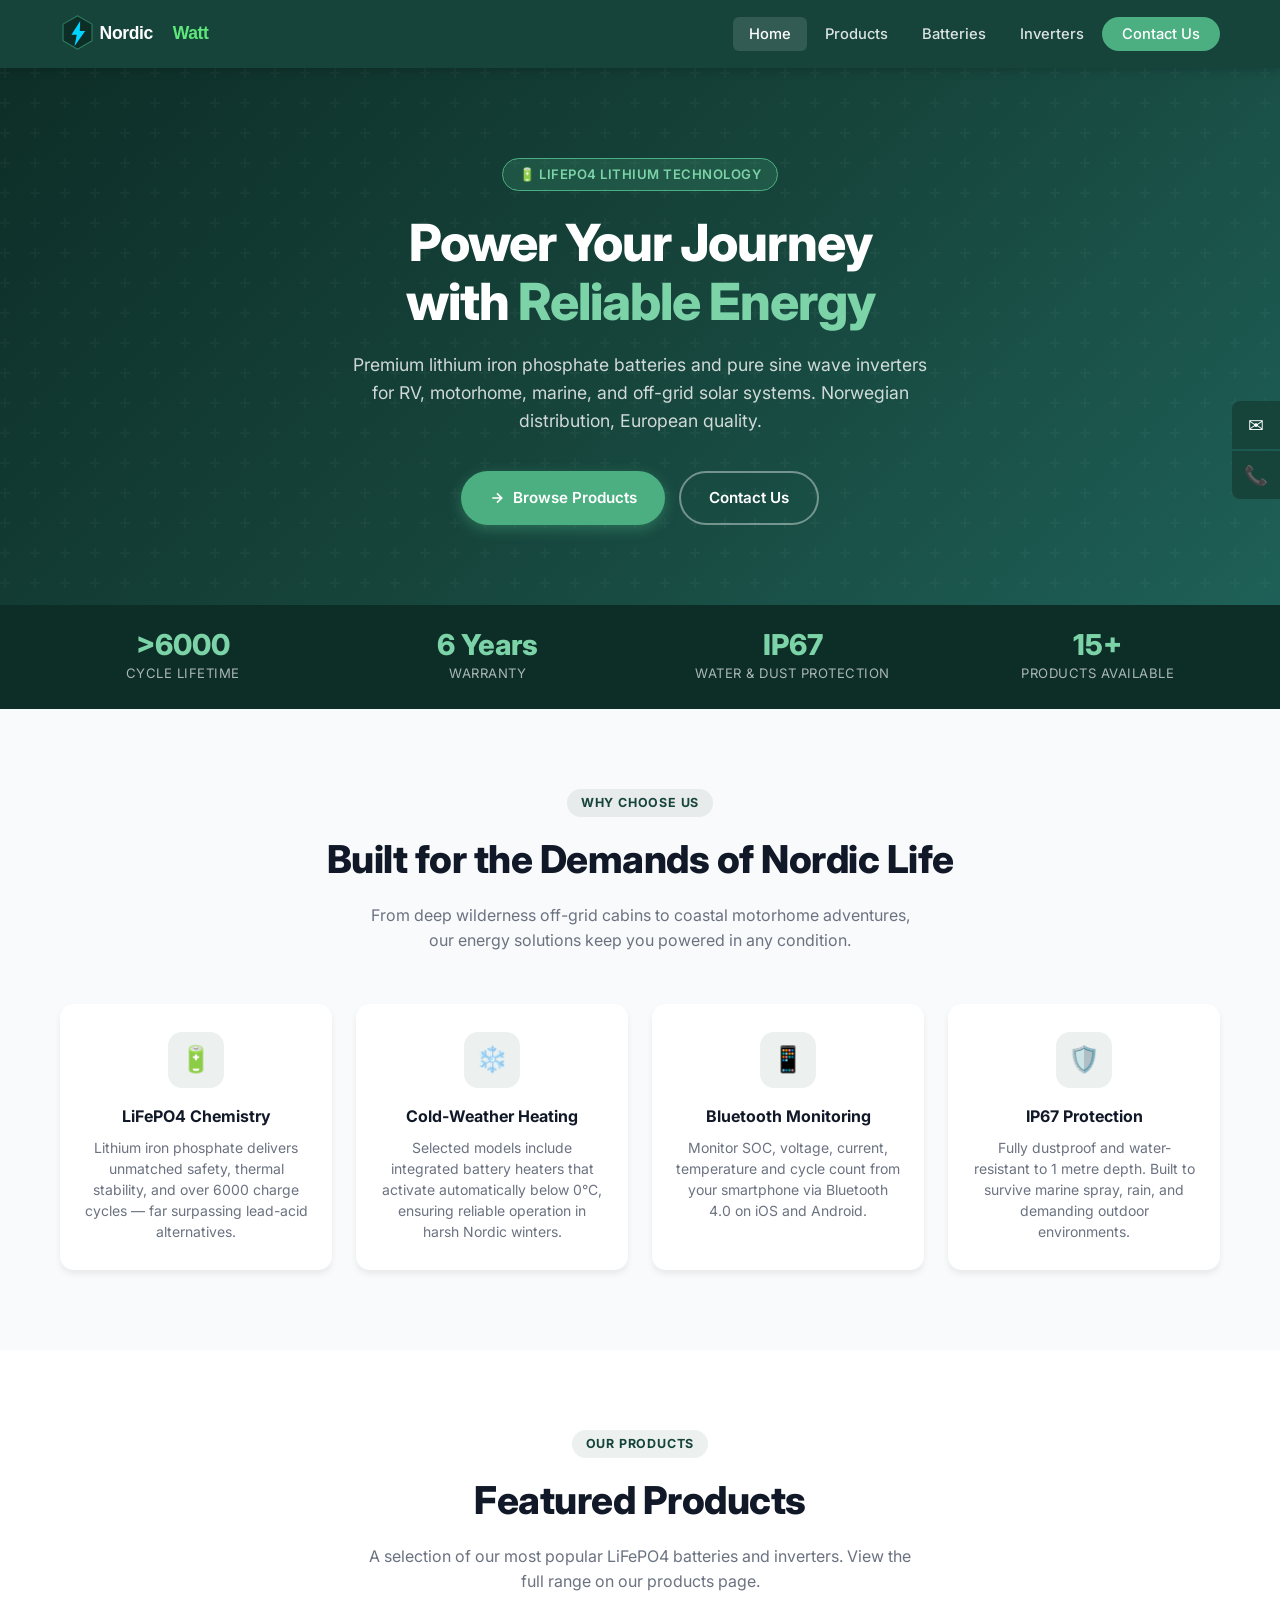
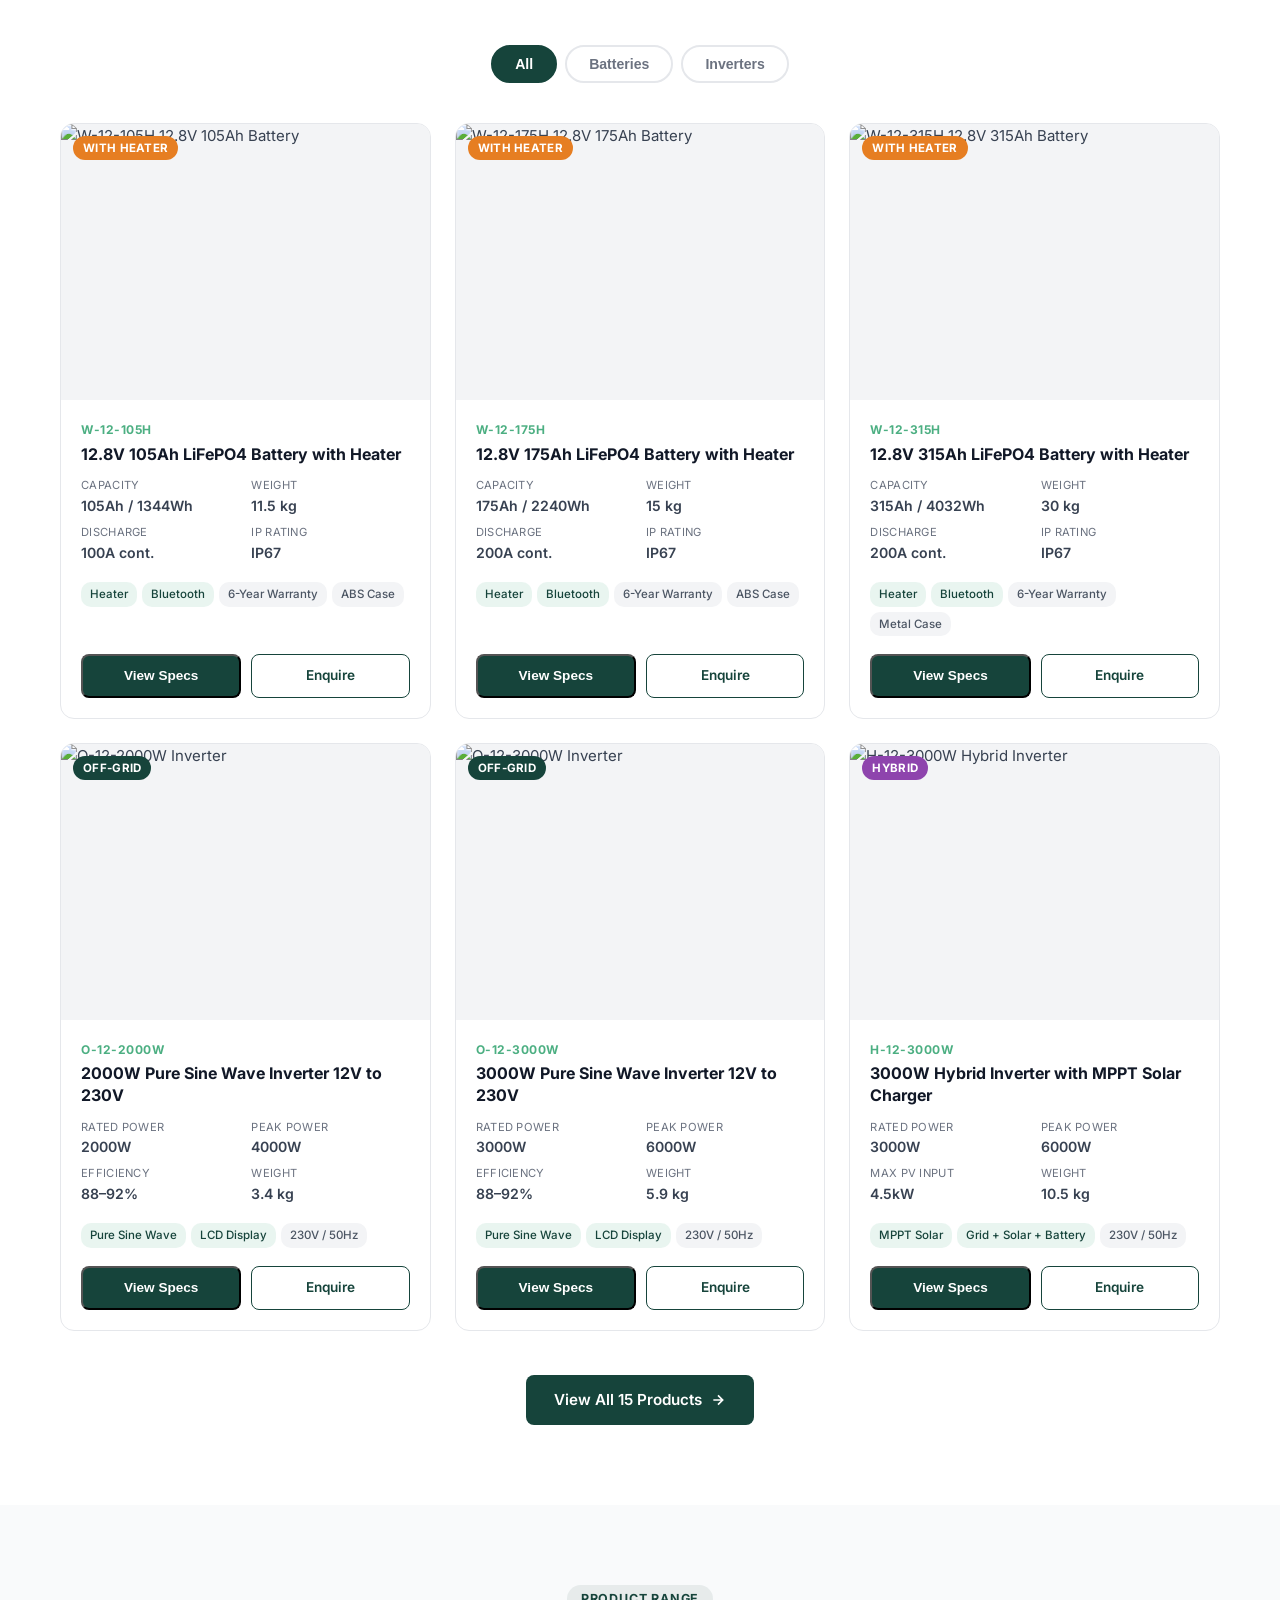
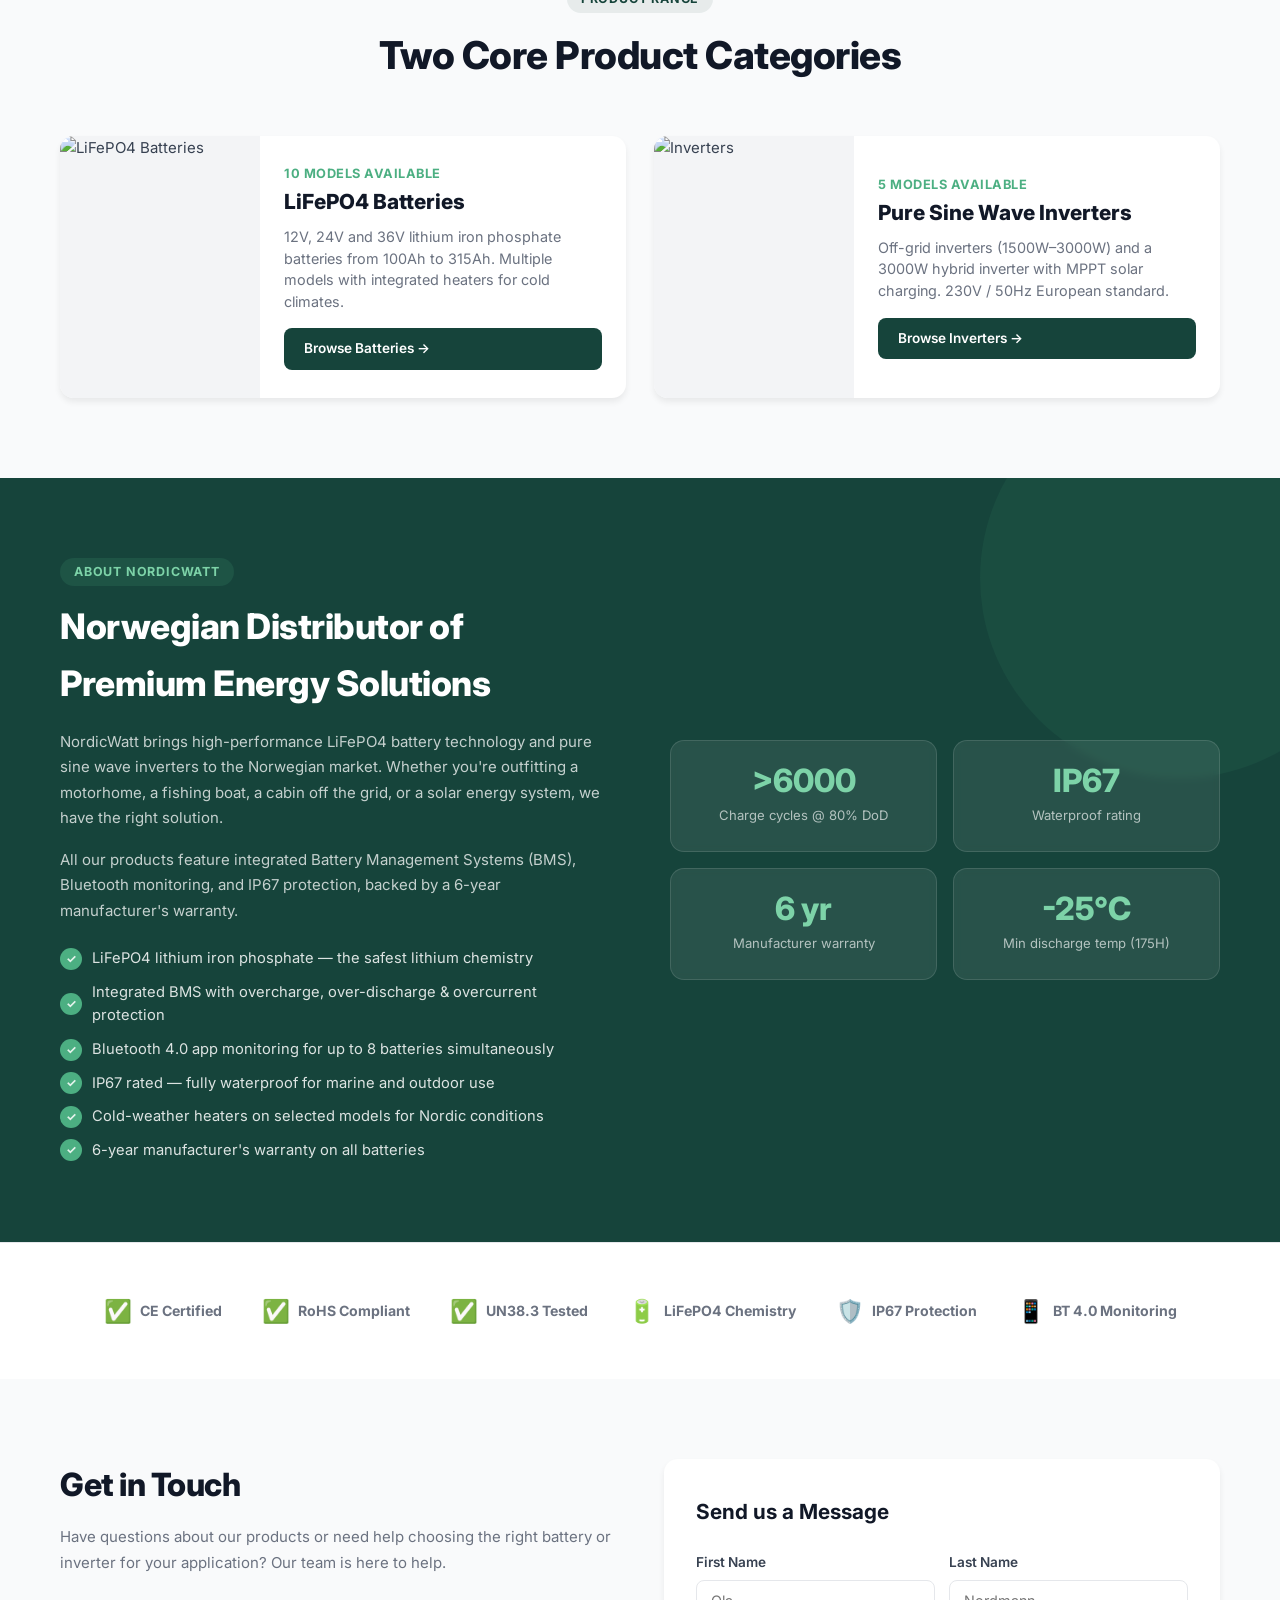
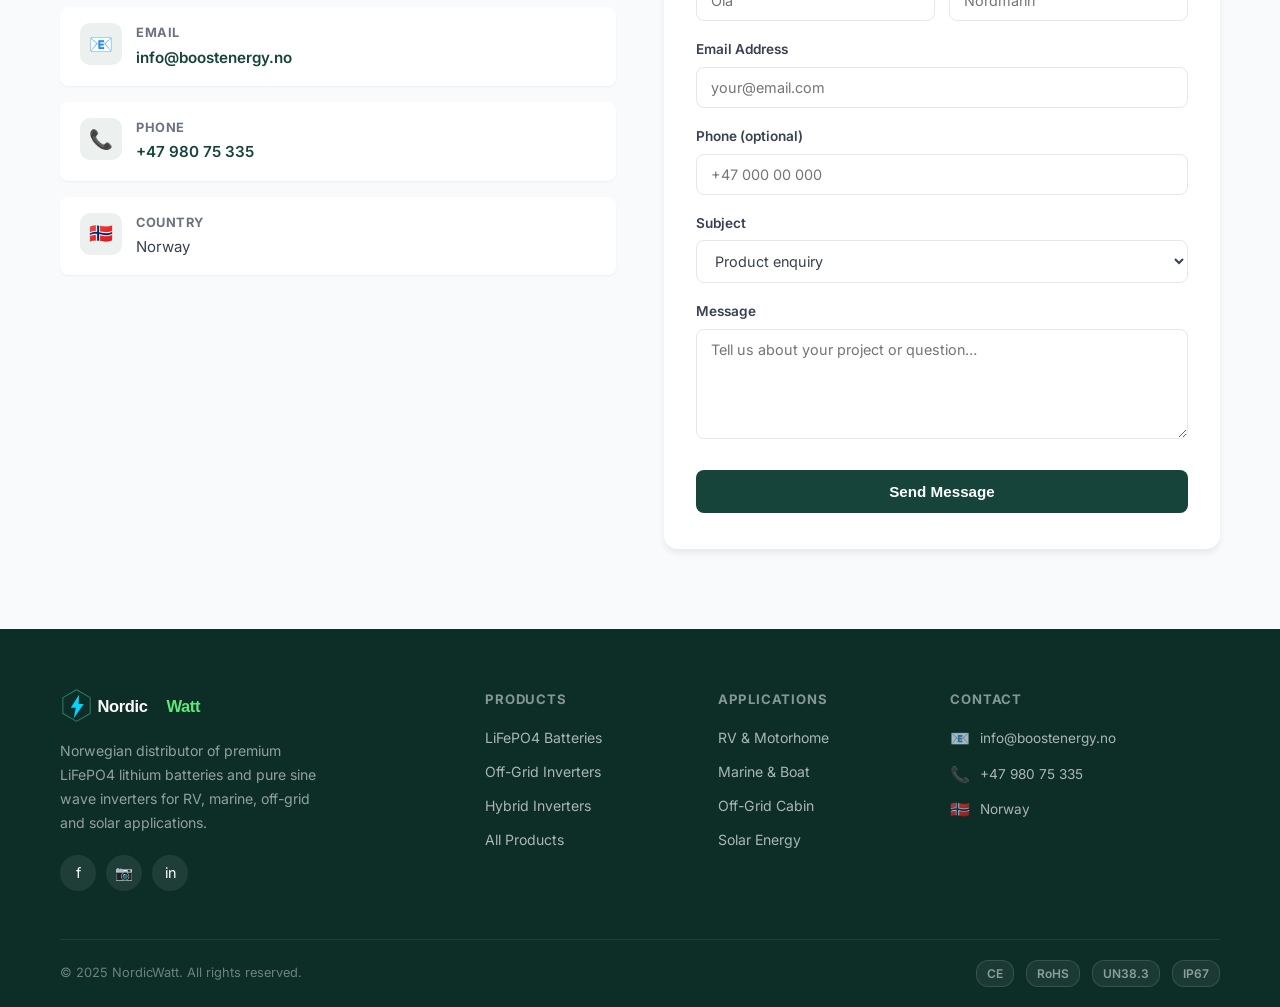
==== index.html @ 7c020aa4 "add product" ====
<!DOCTYPE html>
<html lang="en">
<head>
  <meta charset="UTF-8" />
  <meta name="viewport" content="width=device-width, initial-scale=1.0" />
  <title>NordicWatt – LiFePO4 Batteries & Inverters for Norway</title>
  <meta name="description" content="NordicWatt supplies high-quality LiFePO4 lithium batteries and pure sine wave inverters for RV, marine, off-grid and solar systems in Norway." />
  <link rel="preconnect" href="https://fonts.googleapis.com" />
  <link rel="preconnect" href="https://fonts.gstatic.com" crossorigin />
  <link href="https://fonts.googleapis.com/css2?family=Inter:wght@400;500;600;700;800&display=swap" rel="stylesheet" />
  <link rel="stylesheet" href="css/style.css" />
</head>
<body>

<!-- ==============================
     HEADER
     ============================== -->
<header class="site-header">
  <nav class="nav-inner">
    <a href="index.html" class="logo">
      <img src="images/logo.svg" alt="NordicWatt" style="height:38px;width:auto;" />
    </a>

    <ul class="nav-links">
      <li><a href="index.html" class="active">Home</a></li>
      <li><a href="products.html">Products</a></li>
      <li><a href="products.html#batteries">Batteries</a></li>
      <li><a href="products.html#inverters">Inverters</a></li>
      <li><a href="contact.html" class="nav-cta">Contact Us</a></li>
    </ul>

    <div class="hamburger" aria-label="Toggle menu">
      <span></span><span></span><span></span>
    </div>
  </nav>
</header>

<!-- ==============================
     HERO
     ============================== -->
<section class="hero">
  <div class="hero-content">
    <div class="hero-badge">🔋 LiFePO4 Lithium Technology</div>
    <h1>Power Your Journey<br />with <em>Reliable Energy</em></h1>
    <p>Premium lithium iron phosphate batteries and pure sine wave inverters for RV, motorhome, marine, and off-grid solar systems. Norwegian distribution, European quality.</p>
    <div class="hero-actions">
      <a href="products.html" class="btn btn-primary">
        <svg width="16" height="16" viewBox="0 0 24 24" fill="none" stroke="currentColor" stroke-width="2.5"><path d="M5 12h14M12 5l7 7-7 7"/></svg>
        Browse Products
      </a>
      <a href="contact.html" class="btn btn-outline">Contact Us</a>
    </div>
  </div>
</section>

<!-- ==============================
     STATS
     ============================== -->
<section class="stats-strip">
  <div class="stats-inner">
    <div class="stat-item">
      <strong>>6000</strong>
      <span>Cycle Lifetime</span>
    </div>
    <div class="stat-item">
      <strong>6 Years</strong>
      <span>Warranty</span>
    </div>
    <div class="stat-item">
      <strong>IP67</strong>
      <span>Water & Dust Protection</span>
    </div>
    <div class="stat-item">
      <strong>15+</strong>
      <span>Products Available</span>
    </div>
  </div>
</section>

<!-- ==============================
     FEATURES
     ============================== -->
<section class="features-section">
  <div class="container">
    <div class="section-header">
      <div class="section-tag">Why Choose Us</div>
      <h2>Built for the Demands of Nordic Life</h2>
      <p>From deep wilderness off-grid cabins to coastal motorhome adventures, our energy solutions keep you powered in any condition.</p>
    </div>

    <div class="features-grid">
      <div class="feature-card">
        <div class="feature-icon">🔋</div>
        <h3>LiFePO4 Chemistry</h3>
        <p>Lithium iron phosphate delivers unmatched safety, thermal stability, and over 6000 charge cycles — far surpassing lead-acid alternatives.</p>
      </div>
      <div class="feature-card">
        <div class="feature-icon">❄️</div>
        <h3>Cold-Weather Heating</h3>
        <p>Selected models include integrated battery heaters that activate automatically below 0°C, ensuring reliable operation in harsh Nordic winters.</p>
      </div>
      <div class="feature-card">
        <div class="feature-icon">📱</div>
        <h3>Bluetooth Monitoring</h3>
        <p>Monitor SOC, voltage, current, temperature and cycle count from your smartphone via Bluetooth 4.0 on iOS and Android.</p>
      </div>
      <div class="feature-card">
        <div class="feature-icon">🛡️</div>
        <h3>IP67 Protection</h3>
        <p>Fully dustproof and water-resistant to 1 metre depth. Built to survive marine spray, rain, and demanding outdoor environments.</p>
      </div>
    </div>
  </div>
</section>

<!-- ==============================
     FEATURED PRODUCTS
     ============================== -->
<section class="products-section" id="featured">
  <div class="container">
    <div class="section-header">
      <div class="section-tag">Our Products</div>
      <h2>Featured Products</h2>
      <p>A selection of our most popular LiFePO4 batteries and inverters. View the full range on our products page.</p>
    </div>

    <div class="product-tabs">
      <button class="tab-btn active" data-cat="all">All</button>
      <button class="tab-btn" data-cat="battery">Batteries</button>
      <button class="tab-btn" data-cat="inverter">Inverters</button>
    </div>

    <div class="products-grid">

      <!-- W-12-105H -->
      <div class="product-card" data-category="battery">
        <div class="product-image">
          <img src="https://www.wattonenergy.com/wp-content/uploads/2025/07/105-2.jpg" alt="W-12-105H 12.8V 105Ah Battery" loading="lazy" />
          <span class="product-badge heating">With Heater</span>
        </div>
        <div class="product-body">
          <div class="product-model">W-12-105H</div>
          <h3>12.8V 105Ah LiFePO4 Battery with Heater</h3>
          <div class="product-specs">
            <div class="spec-item"><span class="spec-label">Capacity</span><span class="spec-value">105Ah / 1344Wh</span></div>
            <div class="spec-item"><span class="spec-label">Weight</span><span class="spec-value">11.5 kg</span></div>
            <div class="spec-item"><span class="spec-label">Discharge</span><span class="spec-value">100A cont.</span></div>
            <div class="spec-item"><span class="spec-label">IP Rating</span><span class="spec-value">IP67</span></div>
          </div>
          <div class="product-features">
            <span class="feature-tag highlight">Heater</span>
            <span class="feature-tag highlight">Bluetooth</span>
            <span class="feature-tag">6-Year Warranty</span>
            <span class="feature-tag">ABS Case</span>
          </div>
          <div class="product-footer">
            <button class="btn-spec btn-spec-primary" data-product="W-12-105H">View Specs</button>
            <a href="contact.html" class="btn-spec btn-spec-outline">Enquire</a>
          </div>
        </div>
      </div>

      <!-- W-12-175H -->
      <div class="product-card" data-category="battery">
        <div class="product-image">
          <img src="https://www.wattonenergy.com/wp-content/uploads/2025/07/1.jpg" alt="W-12-175H 12.8V 175Ah Battery" loading="lazy" />
          <span class="product-badge heating">With Heater</span>
        </div>
        <div class="product-body">
          <div class="product-model">W-12-175H</div>
          <h3>12.8V 175Ah LiFePO4 Battery with Heater</h3>
          <div class="product-specs">
            <div class="spec-item"><span class="spec-label">Capacity</span><span class="spec-value">175Ah / 2240Wh</span></div>
            <div class="spec-item"><span class="spec-label">Weight</span><span class="spec-value">15 kg</span></div>
            <div class="spec-item"><span class="spec-label">Discharge</span><span class="spec-value">200A cont.</span></div>
            <div class="spec-item"><span class="spec-label">IP Rating</span><span class="spec-value">IP67</span></div>
          </div>
          <div class="product-features">
            <span class="feature-tag highlight">Heater</span>
            <span class="feature-tag highlight">Bluetooth</span>
            <span class="feature-tag">6-Year Warranty</span>
            <span class="feature-tag">ABS Case</span>
          </div>
          <div class="product-footer">
            <button class="btn-spec btn-spec-primary" data-product="W-12-175H">View Specs</button>
            <a href="contact.html" class="btn-spec btn-spec-outline">Enquire</a>
          </div>
        </div>
      </div>

      <!-- W-12-315H -->
      <div class="product-card" data-category="battery">
        <div class="product-image">
          <img src="https://www.wattonenergy.com/wp-content/uploads/2025/07/1-1.jpg" alt="W-12-315H 12.8V 315Ah Battery" loading="lazy" />
          <span class="product-badge heating">With Heater</span>
        </div>
        <div class="product-body">
          <div class="product-model">W-12-315H</div>
          <h3>12.8V 315Ah LiFePO4 Battery with Heater</h3>
          <div class="product-specs">
            <div class="spec-item"><span class="spec-label">Capacity</span><span class="spec-value">315Ah / 4032Wh</span></div>
            <div class="spec-item"><span class="spec-label">Weight</span><span class="spec-value">30 kg</span></div>
            <div class="spec-item"><span class="spec-label">Discharge</span><span class="spec-value">200A cont.</span></div>
            <div class="spec-item"><span class="spec-label">IP Rating</span><span class="spec-value">IP67</span></div>
          </div>
          <div class="product-features">
            <span class="feature-tag highlight">Heater</span>
            <span class="feature-tag highlight">Bluetooth</span>
            <span class="feature-tag">6-Year Warranty</span>
            <span class="feature-tag">Metal Case</span>
          </div>
          <div class="product-footer">
            <button class="btn-spec btn-spec-primary" data-product="W-12-315H">View Specs</button>
            <a href="contact.html" class="btn-spec btn-spec-outline">Enquire</a>
          </div>
        </div>
      </div>

      <!-- O-12-2000W -->
      <div class="product-card" data-category="inverter">
        <div class="product-image">
          <img src="https://www.wattonenergy.com/wp-content/uploads/2025/09/2.png" alt="O-12-2000W Inverter" loading="lazy" />
          <span class="product-badge">Off-Grid</span>
        </div>
        <div class="product-body">
          <div class="product-model">O-12-2000W</div>
          <h3>2000W Pure Sine Wave Inverter 12V to 230V</h3>
          <div class="product-specs">
            <div class="spec-item"><span class="spec-label">Rated Power</span><span class="spec-value">2000W</span></div>
            <div class="spec-item"><span class="spec-label">Peak Power</span><span class="spec-value">4000W</span></div>
            <div class="spec-item"><span class="spec-label">Efficiency</span><span class="spec-value">88–92%</span></div>
            <div class="spec-item"><span class="spec-label">Weight</span><span class="spec-value">3.4 kg</span></div>
          </div>
          <div class="product-features">
            <span class="feature-tag highlight">Pure Sine Wave</span>
            <span class="feature-tag highlight">LCD Display</span>
            <span class="feature-tag">230V / 50Hz</span>
          </div>
          <div class="product-footer">
            <button class="btn-spec btn-spec-primary" data-product="O-12-2000W">View Specs</button>
            <a href="contact.html" class="btn-spec btn-spec-outline">Enquire</a>
          </div>
        </div>
      </div>

      <!-- O-12-3000W -->
      <div class="product-card" data-category="inverter">
        <div class="product-image">
          <img src="https://www.wattonenergy.com/wp-content/uploads/2025/09/1.png" alt="O-12-3000W Inverter" loading="lazy" />
          <span class="product-badge">Off-Grid</span>
        </div>
        <div class="product-body">
          <div class="product-model">O-12-3000W</div>
          <h3>3000W Pure Sine Wave Inverter 12V to 230V</h3>
          <div class="product-specs">
            <div class="spec-item"><span class="spec-label">Rated Power</span><span class="spec-value">3000W</span></div>
            <div class="spec-item"><span class="spec-label">Peak Power</span><span class="spec-value">6000W</span></div>
            <div class="spec-item"><span class="spec-label">Efficiency</span><span class="spec-value">88–92%</span></div>
            <div class="spec-item"><span class="spec-label">Weight</span><span class="spec-value">5.9 kg</span></div>
          </div>
          <div class="product-features">
            <span class="feature-tag highlight">Pure Sine Wave</span>
            <span class="feature-tag highlight">LCD Display</span>
            <span class="feature-tag">230V / 50Hz</span>
          </div>
          <div class="product-footer">
            <button class="btn-spec btn-spec-primary" data-product="O-12-3000W">View Specs</button>
            <a href="contact.html" class="btn-spec btn-spec-outline">Enquire</a>
          </div>
        </div>
      </div>

      <!-- H-12-3000W -->
      <div class="product-card" data-category="inverter">
        <div class="product-image">
          <img src="https://www.wattonenergy.com/wp-content/uploads/2025/09/1.png" alt="H-12-3000W Hybrid Inverter" loading="lazy" />
          <span class="product-badge hybrid">Hybrid</span>
        </div>
        <div class="product-body">
          <div class="product-model">H-12-3000W</div>
          <h3>3000W Hybrid Inverter with MPPT Solar Charger</h3>
          <div class="product-specs">
            <div class="spec-item"><span class="spec-label">Rated Power</span><span class="spec-value">3000W</span></div>
            <div class="spec-item"><span class="spec-label">Peak Power</span><span class="spec-value">6000W</span></div>
            <div class="spec-item"><span class="spec-label">Max PV Input</span><span class="spec-value">4.5kW</span></div>
            <div class="spec-item"><span class="spec-label">Weight</span><span class="spec-value">10.5 kg</span></div>
          </div>
          <div class="product-features">
            <span class="feature-tag highlight">MPPT Solar</span>
            <span class="feature-tag highlight">Grid + Solar + Battery</span>
            <span class="feature-tag">230V / 50Hz</span>
          </div>
          <div class="product-footer">
            <button class="btn-spec btn-spec-primary" data-product="H-12-3000W">View Specs</button>
            <a href="contact.html" class="btn-spec btn-spec-outline">Enquire</a>
          </div>
        </div>
      </div>

    </div>

    <div style="text-align:center; margin-top:44px;">
      <a href="products.html" class="btn btn-dark" style="display:inline-flex; align-items:center; gap:8px; border-radius:8px;">
        View All 15 Products
        <svg width="16" height="16" viewBox="0 0 24 24" fill="none" stroke="currentColor" stroke-width="2.5"><path d="M5 12h14M12 5l7 7-7 7"/></svg>
      </a>
    </div>
  </div>
</section>

<!-- ==============================
     PRODUCT CATEGORIES
     ============================== -->
<section class="category-section">
  <div class="container">
    <div class="section-header">
      <div class="section-tag">Product Range</div>
      <h2>Two Core Product Categories</h2>
    </div>

    <div class="category-grid">
      <a href="products.html#batteries" class="category-card" style="display:flex;">
        <div class="category-image">
          <img src="https://www.wattonenergy.com/wp-content/uploads/2025/08/100-5.jpg" alt="LiFePO4 Batteries" loading="lazy" />
        </div>
        <div class="category-body">
          <div class="category-count">10 models available</div>
          <h3>LiFePO4 Batteries</h3>
          <p>12V, 24V and 36V lithium iron phosphate batteries from 100Ah to 315Ah. Multiple models with integrated heaters for cold climates.</p>
          <span class="btn btn-dark" style="border-radius:8px; font-size:0.85rem; padding:10px 20px; display:inline-flex;">
            Browse Batteries →
          </span>
        </div>
      </a>

      <a href="products.html#inverters" class="category-card" style="display:flex;">
        <div class="category-image">
          <img src="https://www.wattonenergy.com/wp-content/uploads/2025/09/1.png" alt="Inverters" loading="lazy" />
        </div>
        <div class="category-body">
          <div class="category-count">5 models available</div>
          <h3>Pure Sine Wave Inverters</h3>
          <p>Off-grid inverters (1500W–3000W) and a 3000W hybrid inverter with MPPT solar charging. 230V / 50Hz European standard.</p>
          <span class="btn btn-dark" style="border-radius:8px; font-size:0.85rem; padding:10px 20px; display:inline-flex;">
            Browse Inverters →
          </span>
        </div>
      </a>
    </div>
  </div>
</section>

<!-- ==============================
     ABOUT / WHY US
     ============================== -->
<section class="about-section">
  <div class="container">
    <div class="about-inner">
      <div class="about-text">
        <div class="section-tag" style="background:rgba(76,175,130,0.15); color:var(--accent-light);">About NordicWatt</div>
        <h2>Norwegian Distributor of Premium Energy Solutions</h2>
        <p>NordicWatt brings high-performance LiFePO4 battery technology and pure sine wave inverters to the Norwegian market. Whether you're outfitting a motorhome, a fishing boat, a cabin off the grid, or a solar energy system, we have the right solution.</p>
        <p>All our products feature integrated Battery Management Systems (BMS), Bluetooth monitoring, and IP67 protection, backed by a 6-year manufacturer's warranty.</p>
        <ul class="about-list">
          <li>LiFePO4 lithium iron phosphate — the safest lithium chemistry</li>
          <li>Integrated BMS with overcharge, over-discharge &amp; overcurrent protection</li>
          <li>Bluetooth 4.0 app monitoring for up to 8 batteries simultaneously</li>
          <li>IP67 rated — fully waterproof for marine and outdoor use</li>
          <li>Cold-weather heaters on selected models for Nordic conditions</li>
          <li>6-year manufacturer's warranty on all batteries</li>
        </ul>
      </div>

      <div class="about-cards">
        <div class="about-card">
          <strong class="num">&gt;6000</strong>
          <span>Charge cycles @ 80% DoD</span>
        </div>
        <div class="about-card">
          <strong class="num">IP67</strong>
          <span>Waterproof rating</span>
        </div>
        <div class="about-card">
          <strong class="num">6 yr</strong>
          <span>Manufacturer warranty</span>
        </div>
        <div class="about-card">
          <strong class="num">-25°C</strong>
          <span>Min discharge temp (175H)</span>
        </div>
      </div>
    </div>
  </div>
</section>

<!-- ==============================
     CERTIFICATIONS
     ============================== -->
<section class="certs-section">
  <div class="container">
    <div class="certs-inner">
      <div class="cert-badge"><span class="icon">✅</span> CE Certified</div>
      <div class="cert-badge"><span class="icon">✅</span> RoHS Compliant</div>
      <div class="cert-badge"><span class="icon">✅</span> UN38.3 Tested</div>
      <div class="cert-badge"><span class="icon">🔋</span> LiFePO4 Chemistry</div>
      <div class="cert-badge"><span class="icon">🛡️</span> IP67 Protection</div>
      <div class="cert-badge"><span class="icon">📱</span> BT 4.0 Monitoring</div>
    </div>
  </div>
</section>

<!-- ==============================
     CONTACT CTA
     ============================== -->
<section class="contact-section" id="contact">
  <div class="container">
    <div class="contact-inner">
      <div class="contact-info">
        <h2>Get in Touch</h2>
        <p>Have questions about our products or need help choosing the right battery or inverter for your application? Our team is here to help.</p>
        <div class="contact-details">
          <div class="contact-item">
            <div class="contact-item-icon">📧</div>
            <div class="contact-item-text">
              <strong>Email</strong>
              <a href="mailto:info@boostenergy.no">info@boostenergy.no</a>
            </div>
          </div>
          <div class="contact-item">
            <div class="contact-item-icon">📞</div>
            <div class="contact-item-text">
              <strong>Phone</strong>
              <a href="tel:+4798075335">+47 980 75 335</a>
            </div>
          </div>
          <div class="contact-item">
            <div class="contact-item-icon">🇳🇴</div>
            <div class="contact-item-text">
              <strong>Country</strong>
              <span>Norway</span>
            </div>
          </div>
        </div>
      </div>

      <div class="contact-form">
        <h3>Send us a Message</h3>
        <form id="contactForm">
          <div class="form-row">
            <div class="form-group">
              <label for="firstName">First Name</label>
              <input type="text" id="firstName" name="firstName" placeholder="Ola" required />
            </div>
            <div class="form-group">
              <label for="lastName">Last Name</label>
              <input type="text" id="lastName" name="lastName" placeholder="Nordmann" required />
            </div>
          </div>
          <div class="form-group">
            <label for="email">Email Address</label>
            <input type="email" id="email" name="email" placeholder="your@email.com" required />
          </div>
          <div class="form-group">
            <label for="phone">Phone (optional)</label>
            <input type="tel" id="phone" name="phone" placeholder="+47 000 00 000" />
          </div>
          <div class="form-group">
            <label for="subject">Subject</label>
            <select id="subject" name="subject">
              <option>Product enquiry</option>
              <option>Technical support</option>
              <option>Pricing request</option>
              <option>Dealer / reseller enquiry</option>
              <option>Other</option>
            </select>
          </div>
          <div class="form-group">
            <label for="message">Message</label>
            <textarea id="message" name="message" placeholder="Tell us about your project or question…" required></textarea>
          </div>
          <button type="submit" class="form-submit">Send Message</button>
        </form>
      </div>
    </div>
  </div>
</section>

<!-- ==============================
     FOOTER
     ============================== -->
<footer class="site-footer">
  <div class="container">
    <div class="footer-inner">
      <div class="footer-brand">
        <a href="index.html" class="logo">
          <img src="images/logo.svg" alt="NordicWatt" style="height:36px;width:auto;" />
        </a>
        <p>Norwegian distributor of premium LiFePO4 lithium batteries and pure sine wave inverters for RV, marine, off-grid and solar applications.</p>
        <div class="footer-social">
          <a href="#" class="social-link" aria-label="Facebook">f</a>
          <a href="#" class="social-link" aria-label="Instagram">📷</a>
          <a href="#" class="social-link" aria-label="LinkedIn">in</a>
        </div>
      </div>

      <div class="footer-col">
        <h4>Products</h4>
        <ul>
          <li><a href="products.html#batteries">LiFePO4 Batteries</a></li>
          <li><a href="products.html#inverters">Off-Grid Inverters</a></li>
          <li><a href="products.html#inverters">Hybrid Inverters</a></li>
          <li><a href="products.html">All Products</a></li>
        </ul>
      </div>

      <div class="footer-col">
        <h4>Applications</h4>
        <ul>
          <li><a href="products.html">RV &amp; Motorhome</a></li>
          <li><a href="products.html">Marine &amp; Boat</a></li>
          <li><a href="products.html">Off-Grid Cabin</a></li>
          <li><a href="products.html">Solar Energy</a></li>
        </ul>
      </div>

      <div class="footer-col">
        <h4>Contact</h4>
        <div class="footer-contact-item">
          <span class="icon">📧</span>
          <a href="mailto:info@boostenergy.no">info@boostenergy.no</a>
        </div>
        <div class="footer-contact-item">
          <span class="icon">📞</span>
          <a href="tel:+4798075335">+47 980 75 335</a>
        </div>
        <div class="footer-contact-item">
          <span class="icon">🇳🇴</span>
          <span>Norway</span>
        </div>
      </div>
    </div>

    <div class="footer-bottom">
      <p>&copy; 2025 NordicWatt. All rights reserved.</p>
      <div class="footer-certs">
        <span class="cert-pill">CE</span>
        <span class="cert-pill">RoHS</span>
        <span class="cert-pill">UN38.3</span>
        <span class="cert-pill">IP67</span>
      </div>
    </div>
  </div>
</footer>

<!-- ==============================
     FLOATING CONTACT SIDEBAR
     ============================== -->
<div class="contact-sidebar">
  <a href="mailto:info@boostenergy.no" class="sidebar-btn" title="Email us" aria-label="Send email">✉</a>
  <a href="tel:+4798075335" class="sidebar-btn" title="Call us" aria-label="Call us">📞</a>
</div>

<!-- ==============================
     PRODUCT SPEC MODAL
     ============================== -->
<div class="modal-overlay" id="productModal">
  <div class="modal">
    <div class="modal-header">
      <h3 id="modalTitle">Product Specifications</h3>
      <button class="modal-close" aria-label="Close">✕</button>
    </div>
    <div class="modal-body">
      <div class="modal-image">
        <img id="modalImage" src="" alt="" />
      </div>
      <table class="spec-table">
        <thead>
          <tr>
            <th>Parameter</th>
            <th>Value</th>
          </tr>
        </thead>
        <tbody id="modalSpecs"></tbody>
      </table>
      <div class="modal-contact">
        <p>Interested in this product? Contact us for pricing and availability.</p>
        <a href="mailto:info@boostenergy.no">info@boostenergy.no</a> &nbsp;|&nbsp;
        <a href="tel:+4798075335">+47 980 75 335</a>
      </div>
    </div>
  </div>
</div>

<script src="js/main.js"></script>
</body>
</html>
---- css/style.css ----
/* ==============================
   NORDICWATT - Global Styles
   ============================== */

*, *::before, *::after {
  box-sizing: border-box;
  margin: 0;
  padding: 0;
}

:root {
  --primary: #16443b;
  --primary-dark: #0d2e27;
  --primary-light: #1e6057;
  --accent: #4caf82;
  --accent-light: #7dd3a8;
  --white: #ffffff;
  --gray-50: #f9fafb;
  --gray-100: #f3f4f6;
  --gray-200: #e5e7eb;
  --gray-300: #d1d5db;
  --gray-500: #6b7280;
  --gray-600: #4b5563;
  --gray-700: #374151;
  --gray-900: #111827;
  --font-sans: 'Inter', -apple-system, BlinkMacSystemFont, 'Segoe UI', sans-serif;
  --shadow-sm: 0 1px 2px rgba(0,0,0,0.05);
  --shadow: 0 4px 6px rgba(0,0,0,0.07);
  --shadow-md: 0 10px 15px rgba(0,0,0,0.10);
  --shadow-lg: 0 20px 40px rgba(0,0,0,0.15);
  --radius: 8px;
  --radius-lg: 14px;
  --transition: 0.25s ease;
}

html { scroll-behavior: smooth; }

body {
  font-family: var(--font-sans);
  color: var(--gray-700);
  background: var(--white);
  line-height: 1.6;
  font-size: 15px;
}

a { text-decoration: none; color: inherit; }
img { display: block; max-width: 100%; }
ul { list-style: none; }

.container {
  max-width: 1200px;
  margin: 0 auto;
  padding: 0 20px;
}

/* ==============================
   HEADER / NAV
   ============================== */

.site-header {
  background: var(--primary);
  position: sticky;
  top: 0;
  z-index: 1000;
  box-shadow: 0 2px 10px rgba(0,0,0,0.2);
}

.nav-inner {
  display: flex;
  align-items: center;
  justify-content: space-between;
  padding: 0 20px;
  max-width: 1200px;
  margin: 0 auto;
  height: 68px;
}

.logo {
  display: flex;
  align-items: center;
  line-height: 1;
}

.logo svg {
  height: 38px;
  width: auto;
}

.nav-links {
  display: flex;
  gap: 2px;
}

.nav-links a {
  color: rgba(255,255,255,0.85);
  padding: 8px 16px;
  border-radius: 6px;
  font-size: 0.92rem;
  font-weight: 500;
  transition: var(--transition);
}

.nav-links a:hover,
.nav-links a.active {
  background: rgba(255,255,255,0.12);
  color: var(--white);
}

.nav-cta {
  background: var(--accent) !important;
  color: var(--white) !important;
  padding: 8px 20px !important;
  border-radius: 20px !important;
}

.nav-cta:hover {
  background: var(--accent-light) !important;
}

.hamburger {
  display: none;
  flex-direction: column;
  gap: 5px;
  cursor: pointer;
  padding: 8px;
}

.hamburger span {
  display: block;
  width: 24px;
  height: 2px;
  background: var(--white);
  border-radius: 2px;
  transition: var(--transition);
}

/* ==============================
   HERO SECTION
   ============================== */

.hero {
  background: linear-gradient(135deg, var(--primary-dark) 0%, var(--primary) 50%, var(--primary-light) 100%);
  color: var(--white);
  padding: 90px 20px 80px;
  text-align: center;
  position: relative;
  overflow: hidden;
}

.hero::before {
  content: '';
  position: absolute;
  inset: 0;
  background: url("data:image/svg+xml,%3Csvg width='60' height='60' viewBox='0 0 60 60' xmlns='http://www.w3.org/2000/svg'%3E%3Cg fill='none' fill-rule='evenodd'%3E%3Cg fill='%23ffffff' fill-opacity='0.03'%3E%3Cpath d='M36 34v-4h-2v4h-4v2h4v4h2v-4h4v-2h-4zm0-30V0h-2v4h-4v2h4v4h2V6h4V4h-4zM6 34v-4H4v4H0v2h4v4h2v-4h4v-2H6zM6 4V0H4v4H0v2h4v4h2V6h4V4H6z'/%3E%3C/g%3E%3C/g%3E%3C/svg%3E") repeat;
}

.hero-content {
  position: relative;
  max-width: 750px;
  margin: 0 auto;
}

.hero-badge {
  display: inline-block;
  background: rgba(76,175,130,0.2);
  border: 1px solid var(--accent);
  color: var(--accent-light);
  padding: 5px 16px;
  border-radius: 20px;
  font-size: 0.82rem;
  font-weight: 600;
  letter-spacing: 0.5px;
  text-transform: uppercase;
  margin-bottom: 22px;
}

.hero h1 {
  font-size: clamp(2rem, 5vw, 3.2rem);
  font-weight: 800;
  line-height: 1.15;
  margin-bottom: 20px;
  letter-spacing: -1px;
}

.hero h1 em {
  font-style: normal;
  color: var(--accent-light);
}

.hero p {
  font-size: 1.1rem;
  color: rgba(255,255,255,0.8);
  margin-bottom: 36px;
  max-width: 580px;
  margin-left: auto;
  margin-right: auto;
}

.hero-actions {
  display: flex;
  gap: 14px;
  justify-content: center;
  flex-wrap: wrap;
}

.btn {
  display: inline-flex;
  align-items: center;
  gap: 8px;
  padding: 13px 28px;
  border-radius: 28px;
  font-weight: 600;
  font-size: 0.95rem;
  transition: var(--transition);
  cursor: pointer;
  border: none;
}

.btn-primary {
  background: var(--accent);
  color: var(--white);
  box-shadow: 0 4px 14px rgba(76,175,130,0.4);
}

.btn-primary:hover {
  background: #3a9e6f;
  transform: translateY(-1px);
  box-shadow: 0 6px 18px rgba(76,175,130,0.5);
}

.btn-outline {
  background: transparent;
  color: var(--white);
  border: 2px solid rgba(255,255,255,0.4);
}

.btn-outline:hover {
  background: rgba(255,255,255,0.1);
  border-color: rgba(255,255,255,0.7);
}

.btn-dark {
  background: var(--primary);
  color: var(--white);
}

.btn-dark:hover {
  background: var(--primary-dark);
  transform: translateY(-1px);
}

/* ==============================
   STATS STRIP
   ============================== */

.stats-strip {
  background: var(--primary-dark);
  color: var(--white);
  padding: 24px 20px;
}

.stats-inner {
  max-width: 1200px;
  margin: 0 auto;
  display: grid;
  grid-template-columns: repeat(4, 1fr);
  gap: 20px;
  text-align: center;
}

.stat-item strong {
  display: block;
  font-size: 1.8rem;
  font-weight: 800;
  color: var(--accent-light);
  line-height: 1.1;
}

.stat-item span {
  font-size: 0.82rem;
  color: rgba(255,255,255,0.65);
  text-transform: uppercase;
  letter-spacing: 0.5px;
}

/* ==============================
   SECTION HEADER
   ============================== */

.section-header {
  text-align: center;
  margin-bottom: 50px;
}

.section-tag {
  display: inline-block;
  background: rgba(22,68,59,0.08);
  color: var(--primary);
  padding: 4px 14px;
  border-radius: 20px;
  font-size: 0.78rem;
  font-weight: 700;
  letter-spacing: 0.8px;
  text-transform: uppercase;
  margin-bottom: 12px;
}

.section-header h2 {
  font-size: clamp(1.6rem, 3vw, 2.4rem);
  font-weight: 800;
  color: var(--gray-900);
  letter-spacing: -0.5px;
  margin-bottom: 12px;
}

.section-header p {
  color: var(--gray-500);
  max-width: 560px;
  margin: 0 auto;
  font-size: 1rem;
}

/* ==============================
   FEATURES SECTION
   ============================== */

.features-section {
  padding: 80px 0;
  background: var(--gray-50);
}

.features-grid {
  display: grid;
  grid-template-columns: repeat(4, 1fr);
  gap: 24px;
}

.feature-card {
  background: var(--white);
  border-radius: var(--radius-lg);
  padding: 28px 24px;
  box-shadow: var(--shadow);
  text-align: center;
  transition: var(--transition);
}

.feature-card:hover {
  transform: translateY(-4px);
  box-shadow: var(--shadow-md);
}

.feature-icon {
  width: 56px;
  height: 56px;
  background: rgba(22,68,59,0.08);
  border-radius: 14px;
  display: flex;
  align-items: center;
  justify-content: center;
  margin: 0 auto 16px;
  font-size: 1.6rem;
}

.feature-card h3 {
  font-size: 1rem;
  font-weight: 700;
  color: var(--gray-900);
  margin-bottom: 8px;
}

.feature-card p {
  font-size: 0.875rem;
  color: var(--gray-500);
  line-height: 1.5;
}

/* ==============================
   PRODUCTS SECTION
   ============================== */

.products-section {
  padding: 80px 0;
}

.product-tabs {
  display: flex;
  gap: 8px;
  justify-content: center;
  margin-bottom: 40px;
  flex-wrap: wrap;
}

.tab-btn {
  padding: 9px 22px;
  border-radius: 24px;
  border: 2px solid var(--gray-200);
  background: var(--white);
  color: var(--gray-500);
  font-size: 0.88rem;
  font-weight: 600;
  cursor: pointer;
  transition: var(--transition);
}

.tab-btn:hover,
.tab-btn.active {
  border-color: var(--primary);
  background: var(--primary);
  color: var(--white);
}

.products-grid {
  display: grid;
  grid-template-columns: repeat(3, 1fr);
  gap: 24px;
}

.product-card {
  background: var(--white);
  border: 1px solid var(--gray-200);
  border-radius: var(--radius-lg);
  overflow: hidden;
  transition: var(--transition);
  display: flex;
  flex-direction: column;
}

.product-card:hover {
  box-shadow: var(--shadow-md);
  transform: translateY(-3px);
  border-color: var(--gray-300);
}

.product-image {
  aspect-ratio: 4/3;
  overflow: hidden;
  background: var(--gray-100);
  position: relative;
}

.product-image img {
  width: 100%;
  height: 100%;
  object-fit: cover;
  transition: transform 0.4s ease;
}

.product-card:hover .product-image img {
  transform: scale(1.04);
}

.product-badge {
  position: absolute;
  top: 12px;
  left: 12px;
  background: var(--primary);
  color: var(--white);
  font-size: 0.72rem;
  font-weight: 700;
  padding: 3px 10px;
  border-radius: 12px;
  text-transform: uppercase;
  letter-spacing: 0.3px;
}

.product-badge.heating {
  background: #e67e22;
}

.product-badge.hybrid {
  background: #8e44ad;
}

.product-body {
  padding: 20px;
  flex: 1;
  display: flex;
  flex-direction: column;
}

.product-model {
  font-size: 0.75rem;
  color: var(--accent);
  font-weight: 700;
  text-transform: uppercase;
  letter-spacing: 0.5px;
  margin-bottom: 4px;
}

.product-body h3 {
  font-size: 1rem;
  font-weight: 700;
  color: var(--gray-900);
  margin-bottom: 12px;
  line-height: 1.35;
}

.product-specs {
  display: grid;
  grid-template-columns: 1fr 1fr;
  gap: 6px 12px;
  margin-bottom: 18px;
}

.spec-item {
  display: flex;
  flex-direction: column;
}

.spec-label {
  font-size: 0.7rem;
  color: var(--gray-500);
  text-transform: uppercase;
  letter-spacing: 0.3px;
}

.spec-value {
  font-size: 0.88rem;
  font-weight: 600;
  color: var(--gray-700);
}

.product-features {
  display: flex;
  flex-wrap: wrap;
  gap: 5px;
  margin-bottom: 18px;
}

.feature-tag {
  background: var(--gray-100);
  color: var(--gray-600);
  font-size: 0.72rem;
  padding: 3px 9px;
  border-radius: 10px;
  font-weight: 500;
}

.feature-tag.highlight {
  background: rgba(76,175,130,0.12);
  color: var(--primary);
}

.product-footer {
  margin-top: auto;
  display: flex;
  gap: 10px;
}

.btn-spec {
  flex: 1;
  display: inline-flex;
  align-items: center;
  justify-content: center;
  gap: 6px;
  padding: 10px 16px;
  border-radius: 8px;
  font-size: 0.85rem;
  font-weight: 600;
  transition: var(--transition);
  cursor: pointer;
}

.btn-spec-primary {
  background: var(--primary);
  color: var(--white);
}

.btn-spec-primary:hover {
  background: var(--primary-dark);
}

.btn-spec-outline {
  background: transparent;
  color: var(--primary);
  border: 1.5px solid var(--primary);
}

.btn-spec-outline:hover {
  background: var(--primary);
  color: var(--white);
}

/* ==============================
   CATEGORY SECTION
   ============================== */

.category-section {
  padding: 80px 0;
  background: var(--gray-50);
}

.category-grid {
  display: grid;
  grid-template-columns: repeat(2, 1fr);
  gap: 28px;
}

.category-card {
  background: var(--white);
  border-radius: var(--radius-lg);
  overflow: hidden;
  display: flex;
  box-shadow: var(--shadow);
  transition: var(--transition);
}

.category-card:hover {
  box-shadow: var(--shadow-md);
  transform: translateY(-3px);
}

.category-image {
  width: 200px;
  flex-shrink: 0;
  background: var(--gray-100);
  overflow: hidden;
}

.category-image img {
  width: 100%;
  height: 100%;
  object-fit: cover;
}

.category-body {
  padding: 28px 24px;
  display: flex;
  flex-direction: column;
  justify-content: center;
}

.category-body h3 {
  font-size: 1.3rem;
  font-weight: 800;
  color: var(--gray-900);
  margin-bottom: 8px;
}

.category-body p {
  font-size: 0.9rem;
  color: var(--gray-500);
  margin-bottom: 16px;
  line-height: 1.5;
}

.category-count {
  font-size: 0.8rem;
  color: var(--accent);
  font-weight: 700;
  text-transform: uppercase;
  letter-spacing: 0.5px;
}

/* ==============================
   ABOUT SECTION
   ============================== */

.about-section {
  padding: 80px 0;
  background: var(--primary);
  color: var(--white);
  overflow: hidden;
  position: relative;
}

.about-section::before {
  content: '';
  position: absolute;
  top: -100px;
  right: -100px;
  width: 400px;
  height: 400px;
  background: rgba(76,175,130,0.08);
  border-radius: 50%;
}

.about-inner {
  display: grid;
  grid-template-columns: 1fr 1fr;
  gap: 60px;
  align-items: center;
  position: relative;
}

.about-text h2 {
  font-size: clamp(1.6rem, 3vw, 2.2rem);
  font-weight: 800;
  margin-bottom: 18px;
  letter-spacing: -0.5px;
  color: var(--white);
}

.about-text p {
  color: rgba(255,255,255,0.75);
  margin-bottom: 16px;
  line-height: 1.7;
}

.about-list {
  margin-top: 24px;
  display: flex;
  flex-direction: column;
  gap: 10px;
}

.about-list li {
  display: flex;
  align-items: center;
  gap: 10px;
  color: rgba(255,255,255,0.85);
  font-size: 0.92rem;
}

.about-list li::before {
  content: '✓';
  width: 22px;
  height: 22px;
  background: var(--accent);
  border-radius: 50%;
  display: flex;
  align-items: center;
  justify-content: center;
  font-size: 0.75rem;
  font-weight: 700;
  flex-shrink: 0;
  line-height: 22px;
  text-align: center;
}

.about-cards {
  display: grid;
  grid-template-columns: 1fr 1fr;
  gap: 16px;
}

.about-card {
  background: rgba(255,255,255,0.08);
  border: 1px solid rgba(255,255,255,0.12);
  border-radius: var(--radius-lg);
  padding: 24px 20px;
  text-align: center;
  backdrop-filter: blur(4px);
}

.about-card .num {
  font-size: 2rem;
  font-weight: 800;
  color: var(--accent-light);
  display: block;
  line-height: 1;
  margin-bottom: 6px;
}

.about-card span {
  font-size: 0.82rem;
  color: rgba(255,255,255,0.65);
}

/* ==============================
   CERTIFICATIONS
   ============================== */

.certs-section {
  padding: 50px 0;
  background: var(--white);
  border-top: 1px solid var(--gray-200);
}

.certs-inner {
  display: flex;
  align-items: center;
  justify-content: center;
  gap: 40px;
  flex-wrap: wrap;
}

.cert-badge {
  display: flex;
  align-items: center;
  gap: 8px;
  font-size: 0.88rem;
  font-weight: 700;
  color: var(--gray-500);
}

.cert-badge .icon {
  font-size: 1.4rem;
}

/* ==============================
   CONTACT SECTION
   ============================== */

.contact-section {
  padding: 80px 0;
  background: var(--gray-50);
}

.contact-inner {
  display: grid;
  grid-template-columns: 1fr 1fr;
  gap: 48px;
}

.contact-info h2 {
  font-size: 2rem;
  font-weight: 800;
  color: var(--gray-900);
  margin-bottom: 14px;
  letter-spacing: -0.5px;
}

.contact-info p {
  color: var(--gray-500);
  margin-bottom: 32px;
  line-height: 1.7;
}

.contact-details {
  display: flex;
  flex-direction: column;
  gap: 16px;
}

.contact-item {
  display: flex;
  align-items: flex-start;
  gap: 14px;
  padding: 16px 20px;
  background: var(--white);
  border-radius: var(--radius);
  box-shadow: var(--shadow-sm);
}

.contact-item-icon {
  width: 42px;
  height: 42px;
  background: rgba(22,68,59,0.08);
  border-radius: 10px;
  display: flex;
  align-items: center;
  justify-content: center;
  font-size: 1.2rem;
  flex-shrink: 0;
}

.contact-item-text strong {
  display: block;
  font-size: 0.8rem;
  color: var(--gray-500);
  text-transform: uppercase;
  letter-spacing: 0.5px;
  margin-bottom: 2px;
}

.contact-item-text a {
  color: var(--primary);
  font-weight: 600;
  font-size: 0.95rem;
}

.contact-item-text a:hover {
  color: var(--accent);
}

/* Contact Form */
.contact-form {
  background: var(--white);
  border-radius: var(--radius-lg);
  padding: 36px 32px;
  box-shadow: var(--shadow);
}

.contact-form h3 {
  font-size: 1.3rem;
  font-weight: 700;
  color: var(--gray-900);
  margin-bottom: 24px;
}

.form-group {
  margin-bottom: 18px;
}

.form-group label {
  display: block;
  font-size: 0.85rem;
  font-weight: 600;
  color: var(--gray-700);
  margin-bottom: 6px;
}

.form-group input,
.form-group textarea,
.form-group select {
  width: 100%;
  padding: 11px 14px;
  border: 1.5px solid var(--gray-200);
  border-radius: var(--radius);
  font-size: 0.9rem;
  font-family: var(--font-sans);
  color: var(--gray-700);
  transition: var(--transition);
  background: var(--white);
}

.form-group input:focus,
.form-group textarea:focus,
.form-group select:focus {
  outline: none;
  border-color: var(--primary);
  box-shadow: 0 0 0 3px rgba(22,68,59,0.08);
}

.form-group textarea { resize: vertical; min-height: 110px; }

.form-row {
  display: grid;
  grid-template-columns: 1fr 1fr;
  gap: 14px;
}

.form-submit {
  width: 100%;
  padding: 13px;
  background: var(--primary);
  color: var(--white);
  border: none;
  border-radius: 8px;
  font-size: 0.95rem;
  font-weight: 700;
  cursor: pointer;
  transition: var(--transition);
  margin-top: 6px;
}

.form-submit:hover {
  background: var(--primary-dark);
}

/* ==============================
   FLOATING CONTACT SIDEBAR
   ============================== */

.contact-sidebar {
  position: fixed;
  right: 0;
  top: 50%;
  transform: translateY(-50%);
  z-index: 900;
  display: flex;
  flex-direction: column;
  gap: 2px;
}

.sidebar-btn {
  width: 48px;
  height: 48px;
  background: var(--primary);
  color: var(--white);
  display: flex;
  align-items: center;
  justify-content: center;
  font-size: 1.2rem;
  transition: var(--transition);
  cursor: pointer;
  border-radius: 0 0 0 8px;
}

.sidebar-btn:first-child {
  border-radius: 8px 0 0 0;
}

.sidebar-btn:last-child {
  border-radius: 0 0 0 8px;
}

.sidebar-btn:hover {
  background: var(--accent);
  width: 56px;
}

/* ==============================
   PRODUCT DETAIL PAGE
   ============================== */

.page-hero {
  background: var(--primary);
  color: var(--white);
  padding: 40px 0 44px;
}

.page-hero h1 {
  font-size: 2rem;
  font-weight: 800;
  letter-spacing: -0.5px;
  margin-bottom: 6px;
}

.breadcrumb {
  font-size: 0.85rem;
  color: rgba(255,255,255,0.6);
  display: flex;
  align-items: center;
  gap: 8px;
}

.breadcrumb a { color: rgba(255,255,255,0.7); }
.breadcrumb a:hover { color: var(--white); }

.all-products-section {
  padding: 60px 0;
}

.filter-bar {
  display: flex;
  gap: 8px;
  margin-bottom: 36px;
  flex-wrap: wrap;
}

/* ==============================
   CONTACT PAGE
   ============================== */

.contact-page-section {
  padding: 60px 0 80px;
}

.contact-grid {
  display: grid;
  grid-template-columns: 1fr 1.5fr;
  gap: 48px;
}

/* ==============================
   FOOTER
   ============================== */

.site-footer {
  background: var(--primary-dark);
  color: var(--white);
  padding: 60px 0 0;
}

.footer-inner {
  display: grid;
  grid-template-columns: 2fr 1fr 1fr 1.4fr;
  gap: 40px;
  margin-bottom: 48px;
}

.footer-brand .logo {
  margin-bottom: 14px;
  font-size: 1.3rem;
}

.footer-brand p {
  color: rgba(255,255,255,0.55);
  font-size: 0.88rem;
  line-height: 1.7;
  max-width: 260px;
}

.footer-social {
  display: flex;
  gap: 10px;
  margin-top: 20px;
}

.social-link {
  width: 36px;
  height: 36px;
  background: rgba(255,255,255,0.08);
  border-radius: 50%;
  display: flex;
  align-items: center;
  justify-content: center;
  font-size: 0.9rem;
  transition: var(--transition);
}

.social-link:hover {
  background: var(--accent);
}

.footer-col h4 {
  font-size: 0.82rem;
  font-weight: 700;
  text-transform: uppercase;
  letter-spacing: 0.8px;
  color: rgba(255,255,255,0.5);
  margin-bottom: 16px;
}

.footer-col ul {
  display: flex;
  flex-direction: column;
  gap: 10px;
}

.footer-col ul li a {
  color: rgba(255,255,255,0.65);
  font-size: 0.88rem;
  transition: var(--transition);
}

.footer-col ul li a:hover {
  color: var(--white);
}

.footer-contact-item {
  display: flex;
  align-items: center;
  gap: 10px;
  color: rgba(255,255,255,0.65);
  font-size: 0.85rem;
  margin-bottom: 10px;
}

.footer-contact-item .icon { font-size: 1rem; flex-shrink: 0; }

.footer-contact-item a {
  color: rgba(255,255,255,0.65);
  transition: var(--transition);
}

.footer-contact-item a:hover { color: var(--white); }

.footer-bottom {
  border-top: 1px solid rgba(255,255,255,0.08);
  padding: 20px 0;
  display: flex;
  align-items: center;
  justify-content: space-between;
}

.footer-bottom p {
  color: rgba(255,255,255,0.4);
  font-size: 0.8rem;
}

.footer-certs {
  display: flex;
  gap: 12px;
  align-items: center;
}

.cert-pill {
  background: rgba(255,255,255,0.06);
  border: 1px solid rgba(255,255,255,0.12);
  color: rgba(255,255,255,0.5);
  font-size: 0.75rem;
  padding: 3px 10px;
  border-radius: 12px;
  font-weight: 600;
}

/* ==============================
   RESPONSIVE
   ============================== */

@media (max-width: 1024px) {
  .features-grid { grid-template-columns: repeat(2, 1fr); }
  .products-grid { grid-template-columns: repeat(2, 1fr); }
  .footer-inner { grid-template-columns: 1fr 1fr; }
  .about-inner { grid-template-columns: 1fr; gap: 40px; }
}

@media (max-width: 900px) {
  .contact-grid { grid-template-columns: 1fr; }
}

@media (max-width: 768px) {
  .nav-links { display: none; }
  .hamburger { display: flex; }
  .nav-links.open {
    display: flex;
    flex-direction: column;
    position: absolute;
    top: 68px;
    left: 0;
    right: 0;
    background: var(--primary-dark);
    padding: 16px;
    gap: 4px;
  }
  .stats-inner { grid-template-columns: repeat(2, 1fr); }
  .features-grid { grid-template-columns: 1fr 1fr; }
  .products-grid { grid-template-columns: 1fr; }
  .category-grid { grid-template-columns: 1fr; }
  .category-card { flex-direction: column; }
  .category-image { width: 100%; height: 180px; }
  .contact-inner,
  .contact-grid { grid-template-columns: 1fr; }
  .footer-inner { grid-template-columns: 1fr; gap: 28px; }
  .footer-bottom { flex-direction: column; gap: 12px; text-align: center; }
  .about-cards { grid-template-columns: 1fr 1fr; }
  .form-row { grid-template-columns: 1fr; }
  .hero { padding: 60px 20px; }
  .contact-sidebar { display: none; }
}

@media (max-width: 480px) {
  .features-grid { grid-template-columns: 1fr; }
  .stats-inner { grid-template-columns: repeat(2, 1fr); }
  .hero-actions { flex-direction: column; align-items: center; }
}

/* ==============================
   MODAL
   ============================== */

.modal-overlay {
  position: fixed;
  inset: 0;
  background: rgba(0,0,0,0.6);
  z-index: 2000;
  display: flex;
  align-items: center;
  justify-content: center;
  padding: 20px;
  opacity: 0;
  visibility: hidden;
  transition: var(--transition);
}

.modal-overlay.open {
  opacity: 1;
  visibility: visible;
}

.modal {
  background: var(--white);
  border-radius: var(--radius-lg);
  max-width: 700px;
  width: 100%;
  max-height: 85vh;
  overflow-y: auto;
  transform: scale(0.95);
  transition: var(--transition);
}

.modal-overlay.open .modal {
  transform: scale(1);
}

.modal-header {
  background: var(--primary);
  color: var(--white);
  padding: 24px 28px;
  display: flex;
  align-items: center;
  justify-content: space-between;
  position: sticky;
  top: 0;
  border-radius: var(--radius-lg) var(--radius-lg) 0 0;
}

.modal-header h3 {
  font-size: 1.1rem;
  font-weight: 700;
}

.modal-close {
  width: 32px;
  height: 32px;
  background: rgba(255,255,255,0.15);
  border: none;
  border-radius: 50%;
  color: var(--white);
  font-size: 1.2rem;
  cursor: pointer;
  display: flex;
  align-items: center;
  justify-content: center;
  transition: var(--transition);
}

.modal-close:hover { background: rgba(255,255,255,0.25); }

.modal-body {
  padding: 28px;
}

.modal-image {
  aspect-ratio: 16/9;
  border-radius: var(--radius);
  overflow: hidden;
  margin-bottom: 24px;
  background: var(--gray-100);
}

.modal-image img {
  width: 100%;
  height: 100%;
  object-fit: cover;
}

.spec-table {
  width: 100%;
  border-collapse: collapse;
  font-size: 0.875rem;
}

.spec-table th {
  background: var(--gray-50);
  color: var(--gray-700);
  text-align: left;
  padding: 10px 14px;
  font-weight: 600;
  font-size: 0.78rem;
  text-transform: uppercase;
  letter-spacing: 0.3px;
}

.spec-table td {
  padding: 10px 14px;
  border-bottom: 1px solid var(--gray-100);
  color: var(--gray-700);
}

.spec-table tr:last-child td { border-bottom: none; }

.spec-table td:first-child {
  color: var(--gray-500);
  font-size: 0.83rem;
  width: 40%;
}

.spec-table td:last-child {
  font-weight: 600;
  color: var(--gray-900);
}

.modal-contact {
  margin-top: 24px;
  padding: 18px;
  background: rgba(22,68,59,0.06);
  border-radius: var(--radius);
  text-align: center;
}

.modal-contact p {
  font-size: 0.88rem;
  color: var(--gray-600);
  margin-bottom: 12px;
}

.modal-contact a {
  color: var(--primary);
  font-weight: 600;
}

/* ==============================
   TOAST NOTIFICATION
   ============================== */

.toast {
  position: fixed;
  bottom: 30px;
  left: 50%;
  transform: translateX(-50%) translateY(80px);
  background: var(--primary);
  color: var(--white);
  padding: 13px 24px;
  border-radius: 28px;
  font-size: 0.9rem;
  font-weight: 600;
  z-index: 3000;
  transition: transform 0.35s ease;
  white-space: nowrap;
  box-shadow: var(--shadow-lg);
}

.toast.show {
  transform: translateX(-50%) translateY(0);
}
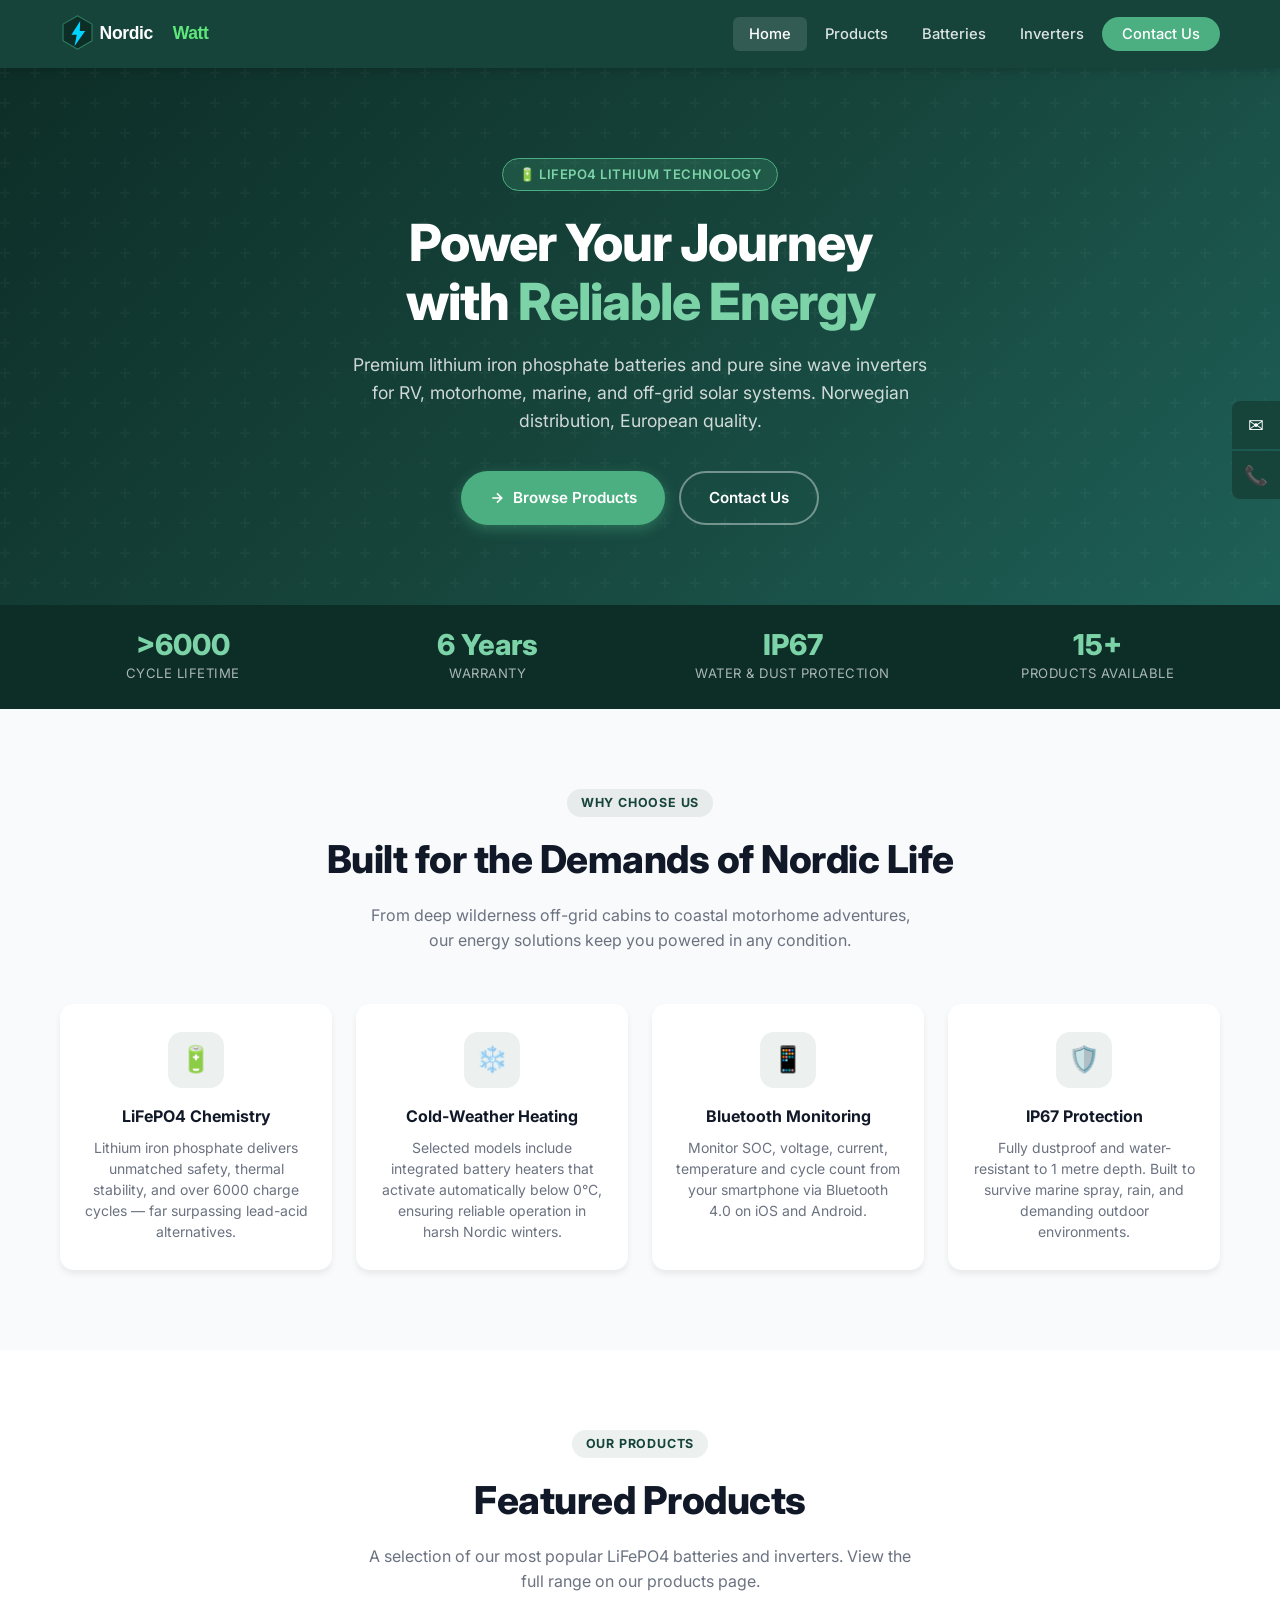
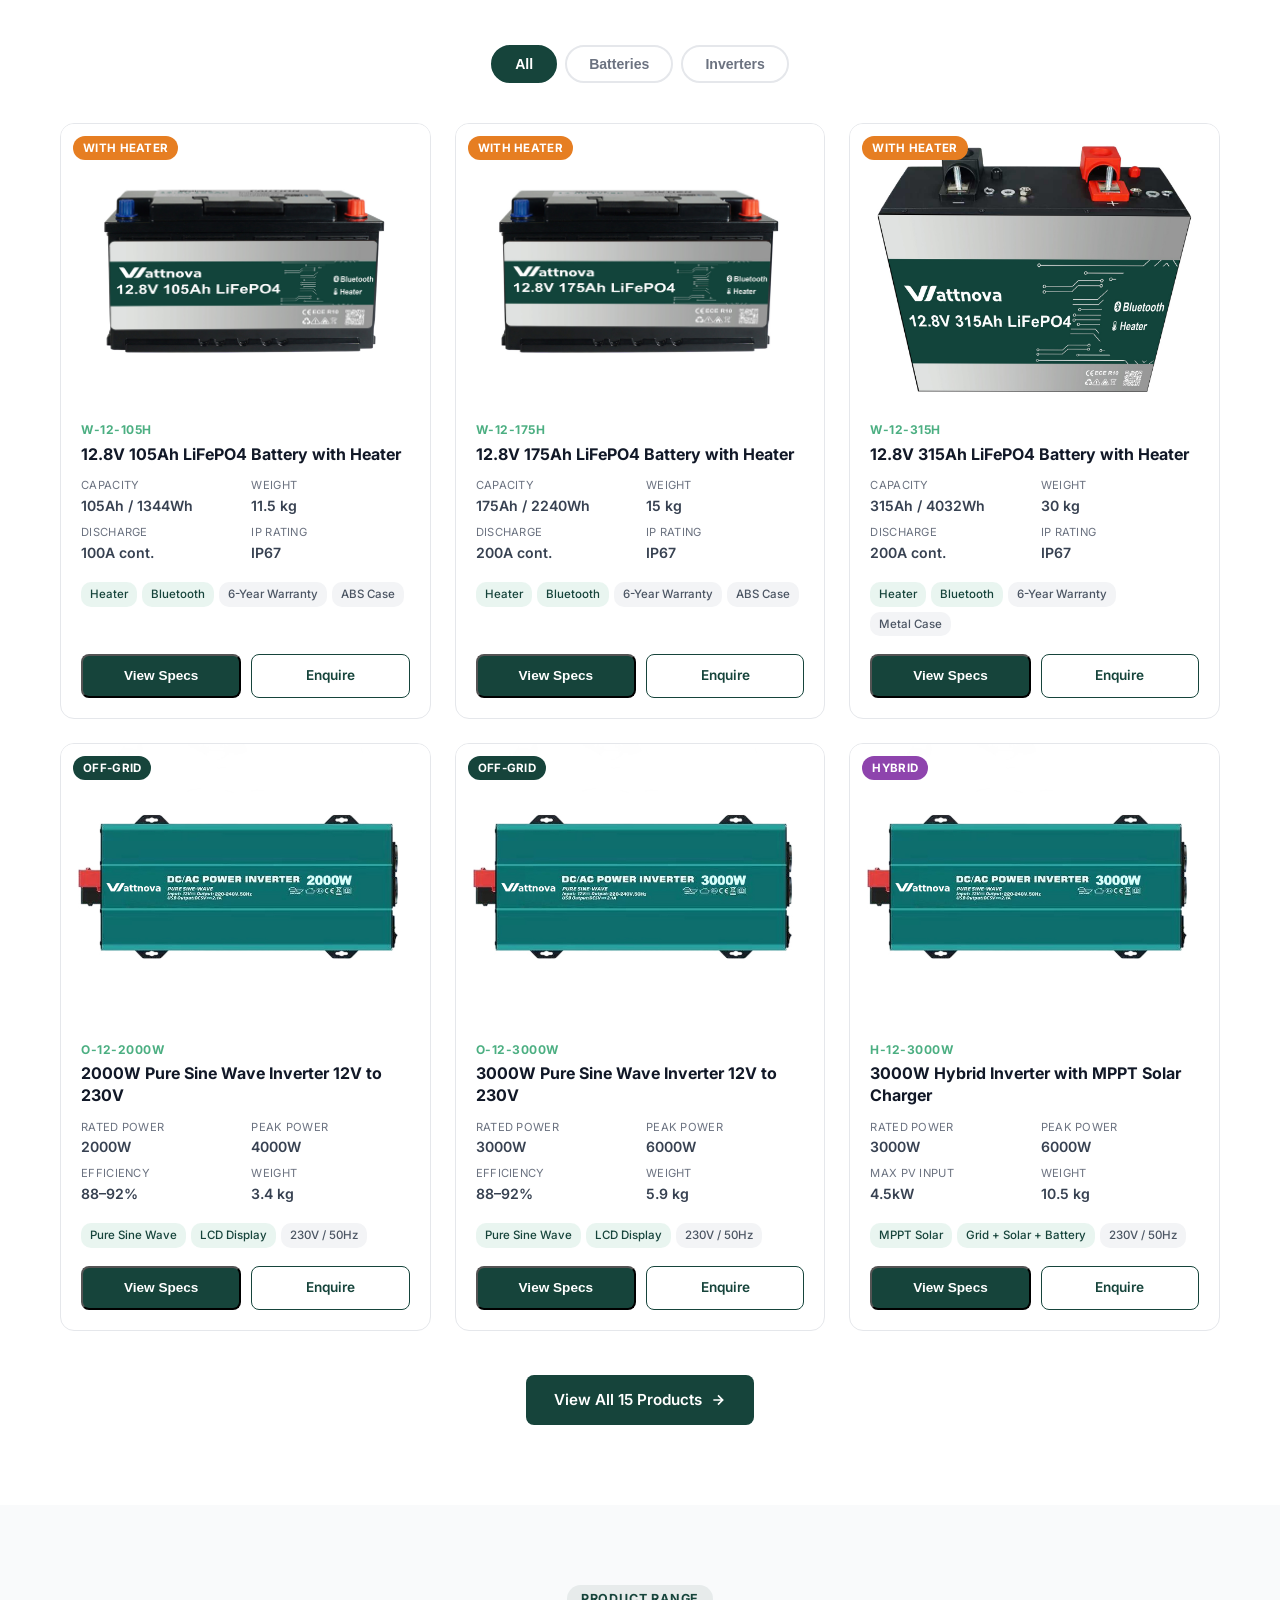
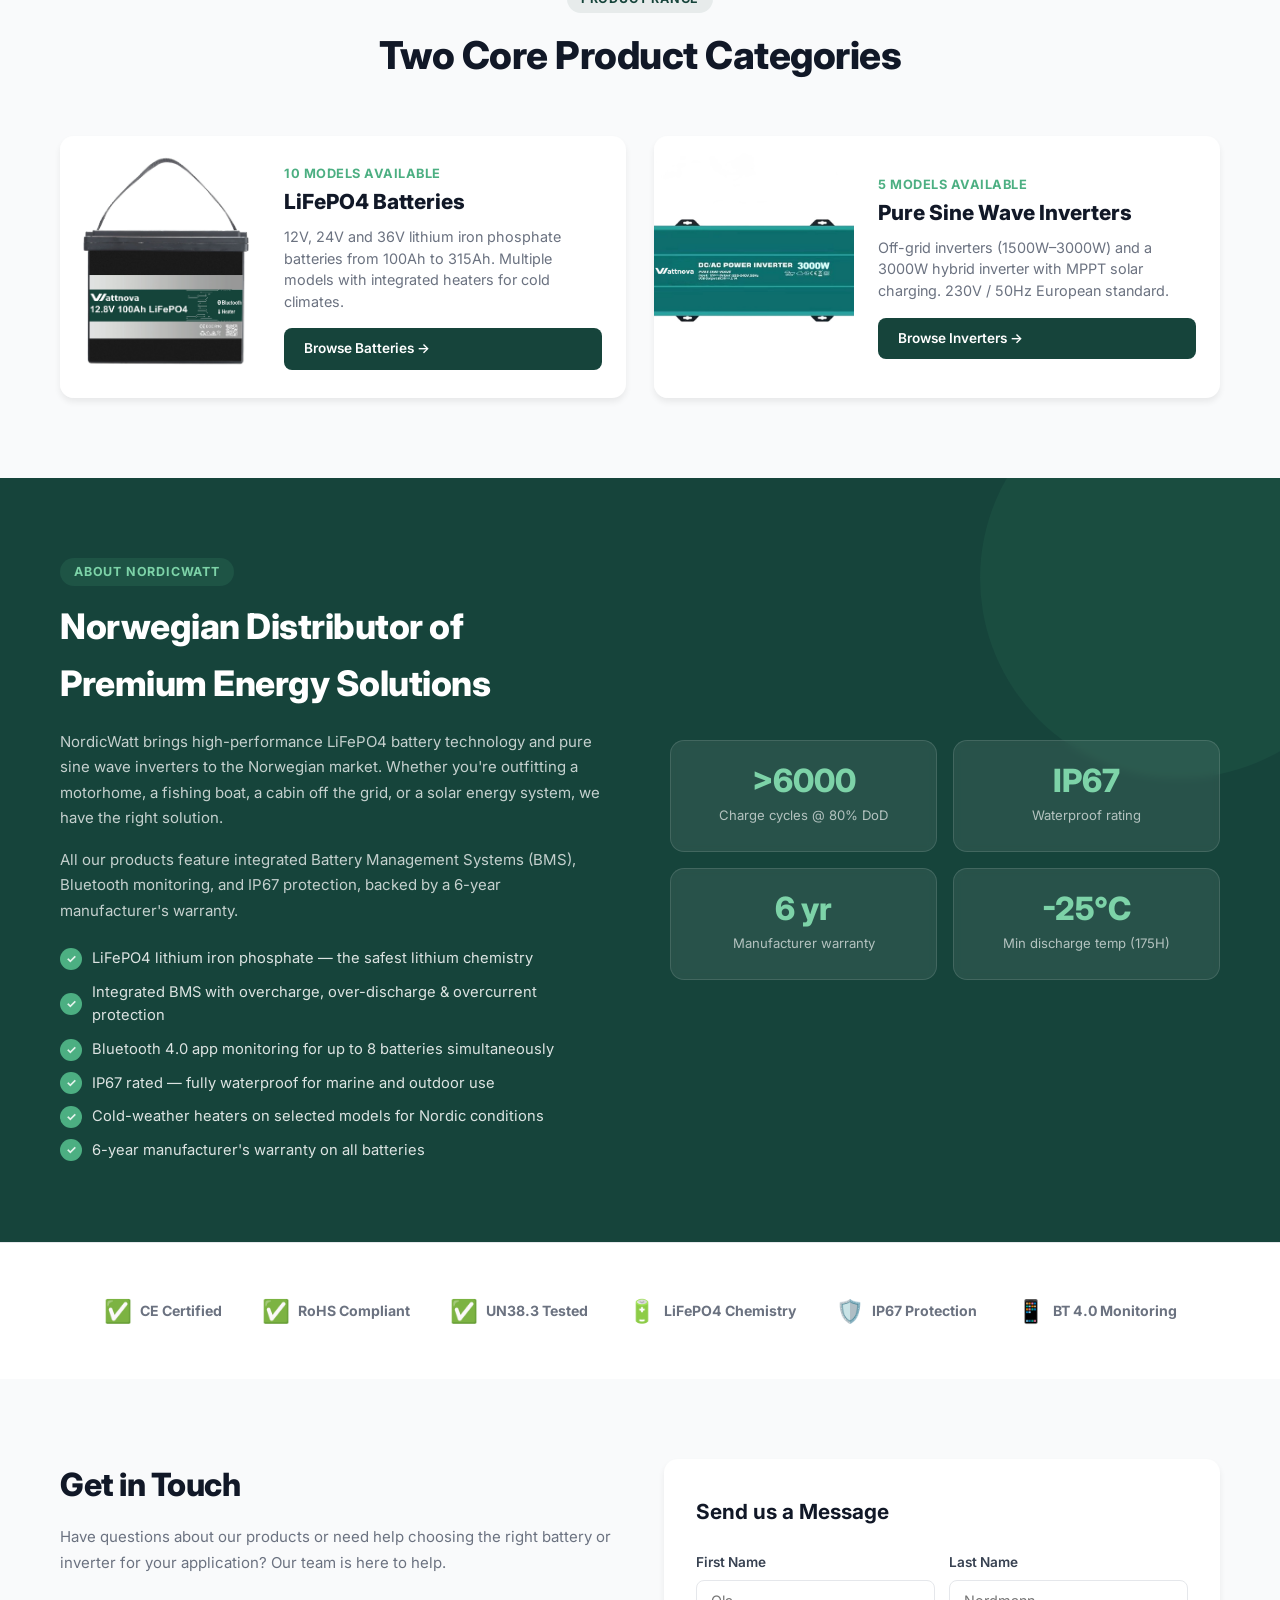
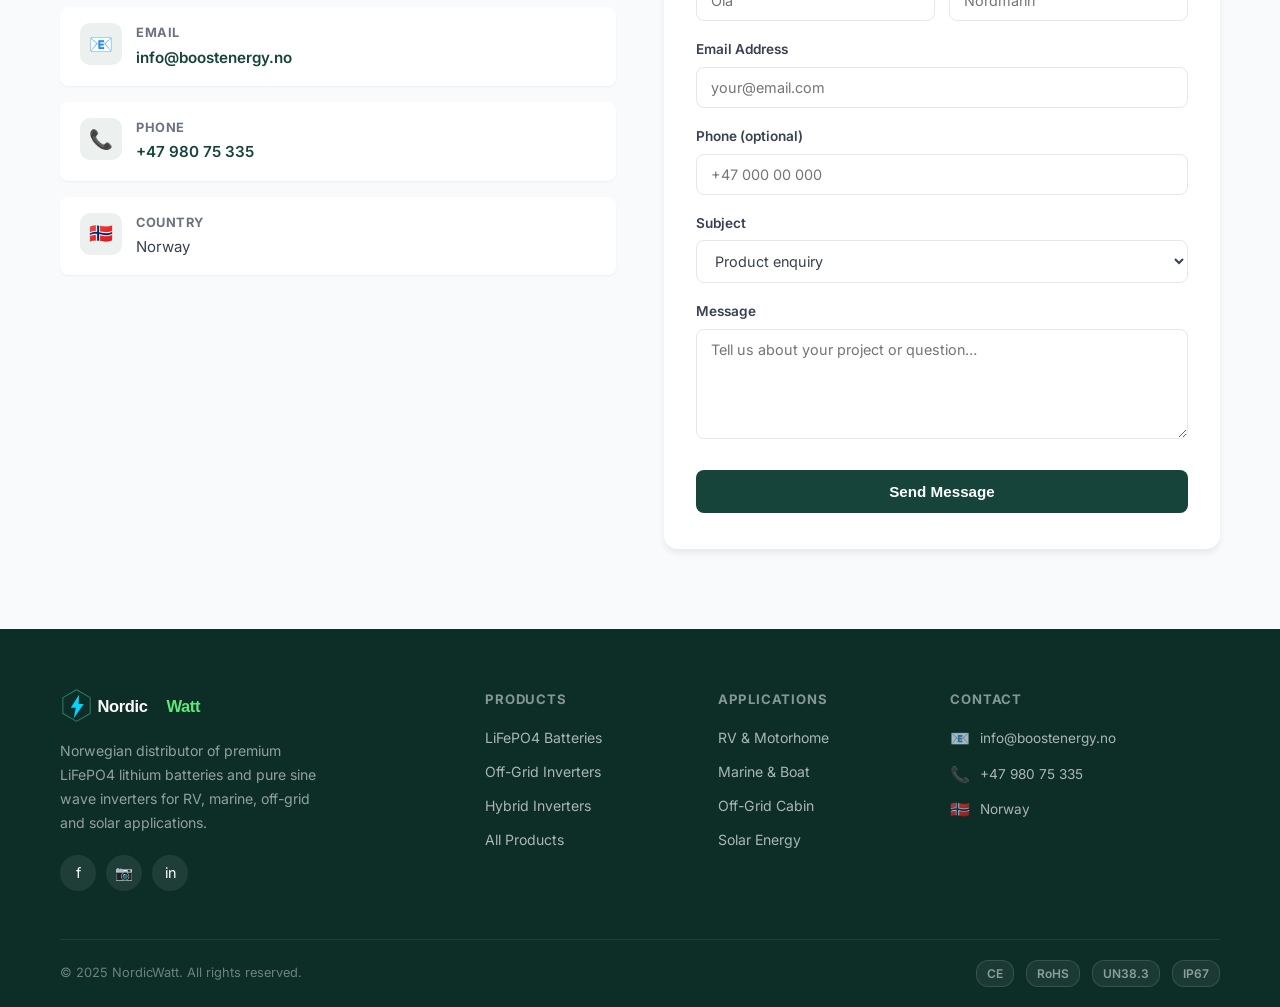
==== commit fd0e0bfd: "update pictures" ====
--- a/index.html
+++ b/index.html
@@ -135,7 +135,7 @@
       <!-- W-12-105H -->
       <div class="product-card" data-category="battery">
         <div class="product-image">
-          <img src="https://www.wattonenergy.com/wp-content/uploads/2025/07/105-2.jpg" alt="W-12-105H 12.8V 105Ah Battery" loading="lazy" />
+          <img src="images/105-2.jpg" alt="W-12-105H 12.8V 105Ah Battery" loading="lazy" />
           <span class="product-badge heating">With Heater</span>
         </div>
         <div class="product-body">
@@ -163,7 +163,7 @@
       <!-- W-12-175H -->
       <div class="product-card" data-category="battery">
         <div class="product-image">
-          <img src="https://www.wattonenergy.com/wp-content/uploads/2025/07/1.jpg" alt="W-12-175H 12.8V 175Ah Battery" loading="lazy" />
+          <img src="images/1.jpg" alt="W-12-175H 12.8V 175Ah Battery" loading="lazy" />
           <span class="product-badge heating">With Heater</span>
         </div>
         <div class="product-body">
@@ -191,7 +191,7 @@
       <!-- W-12-315H -->
       <div class="product-card" data-category="battery">
         <div class="product-image">
-          <img src="https://www.wattonenergy.com/wp-content/uploads/2025/07/1-1.jpg" alt="W-12-315H 12.8V 315Ah Battery" loading="lazy" />
+          <img src="images/1-1.jpg" alt="W-12-315H 12.8V 315Ah Battery" loading="lazy" />
           <span class="product-badge heating">With Heater</span>
         </div>
         <div class="product-body">
@@ -219,7 +219,7 @@
       <!-- O-12-2000W -->
       <div class="product-card" data-category="inverter">
         <div class="product-image">
-          <img src="https://www.wattonenergy.com/wp-content/uploads/2025/09/2.png" alt="O-12-2000W Inverter" loading="lazy" />
+          <img src="images/2.png" alt="O-12-2000W Inverter" loading="lazy" />
           <span class="product-badge">Off-Grid</span>
         </div>
         <div class="product-body">
@@ -246,7 +246,7 @@
       <!-- O-12-3000W -->
       <div class="product-card" data-category="inverter">
         <div class="product-image">
-          <img src="https://www.wattonenergy.com/wp-content/uploads/2025/09/1.png" alt="O-12-3000W Inverter" loading="lazy" />
+          <img src="images/1.png" alt="O-12-3000W Inverter" loading="lazy" />
           <span class="product-badge">Off-Grid</span>
         </div>
         <div class="product-body">
@@ -273,7 +273,7 @@
       <!-- H-12-3000W -->
       <div class="product-card" data-category="inverter">
         <div class="product-image">
-          <img src="https://www.wattonenergy.com/wp-content/uploads/2025/09/1.png" alt="H-12-3000W Hybrid Inverter" loading="lazy" />
+          <img src="images/1.png" alt="H-12-3000W Hybrid Inverter" loading="lazy" />
           <span class="product-badge hybrid">Hybrid</span>
         </div>
         <div class="product-body">
@@ -321,7 +321,7 @@
     <div class="category-grid">
       <a href="products.html#batteries" class="category-card" style="display:flex;">
         <div class="category-image">
-          <img src="https://www.wattonenergy.com/wp-content/uploads/2025/08/100-5.jpg" alt="LiFePO4 Batteries" loading="lazy" />
+          <img src="images/100-5.jpg" alt="LiFePO4 Batteries" loading="lazy" />
         </div>
         <div class="category-body">
           <div class="category-count">10 models available</div>
@@ -335,7 +335,7 @@
 
       <a href="products.html#inverters" class="category-card" style="display:flex;">
         <div class="category-image">
-          <img src="https://www.wattonenergy.com/wp-content/uploads/2025/09/1.png" alt="Inverters" loading="lazy" />
+          <img src="images/1.png" alt="Inverters" loading="lazy" />
         </div>
         <div class="category-body">
           <div class="category-count">5 models available</div>
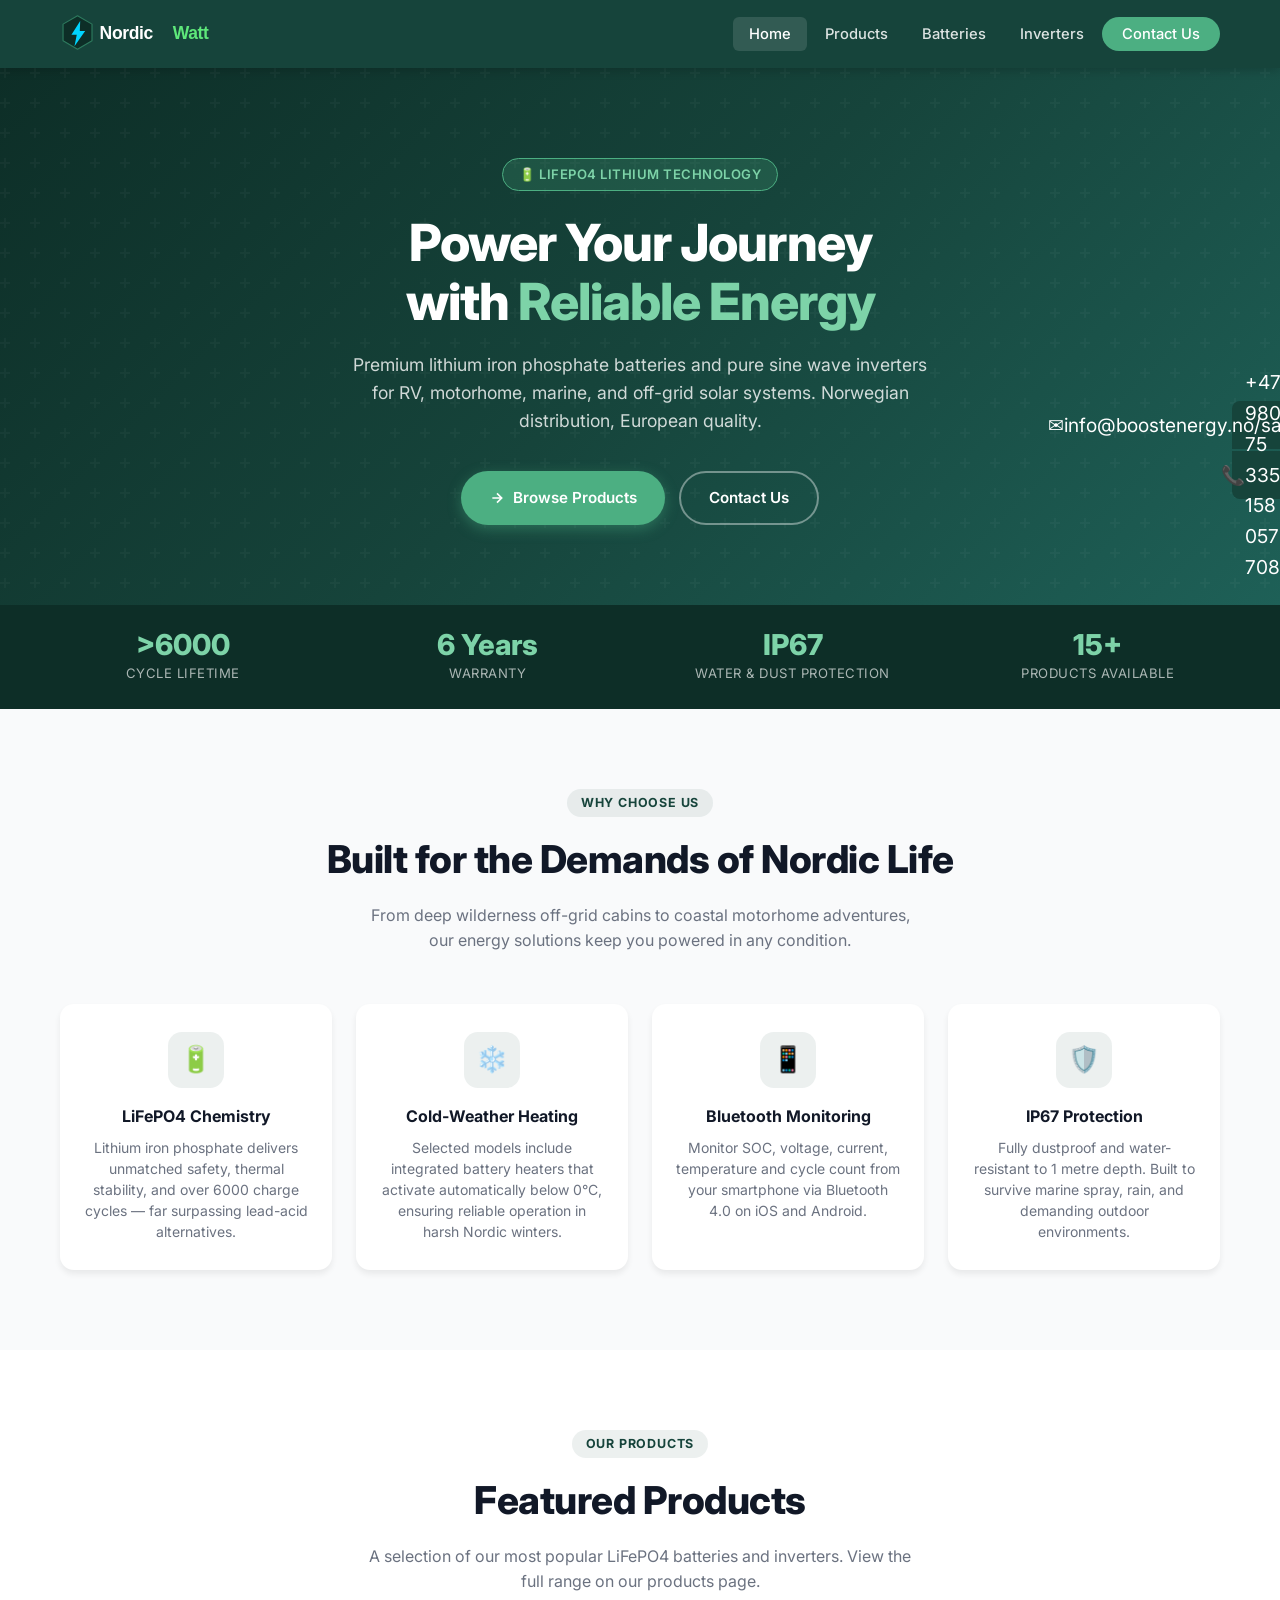
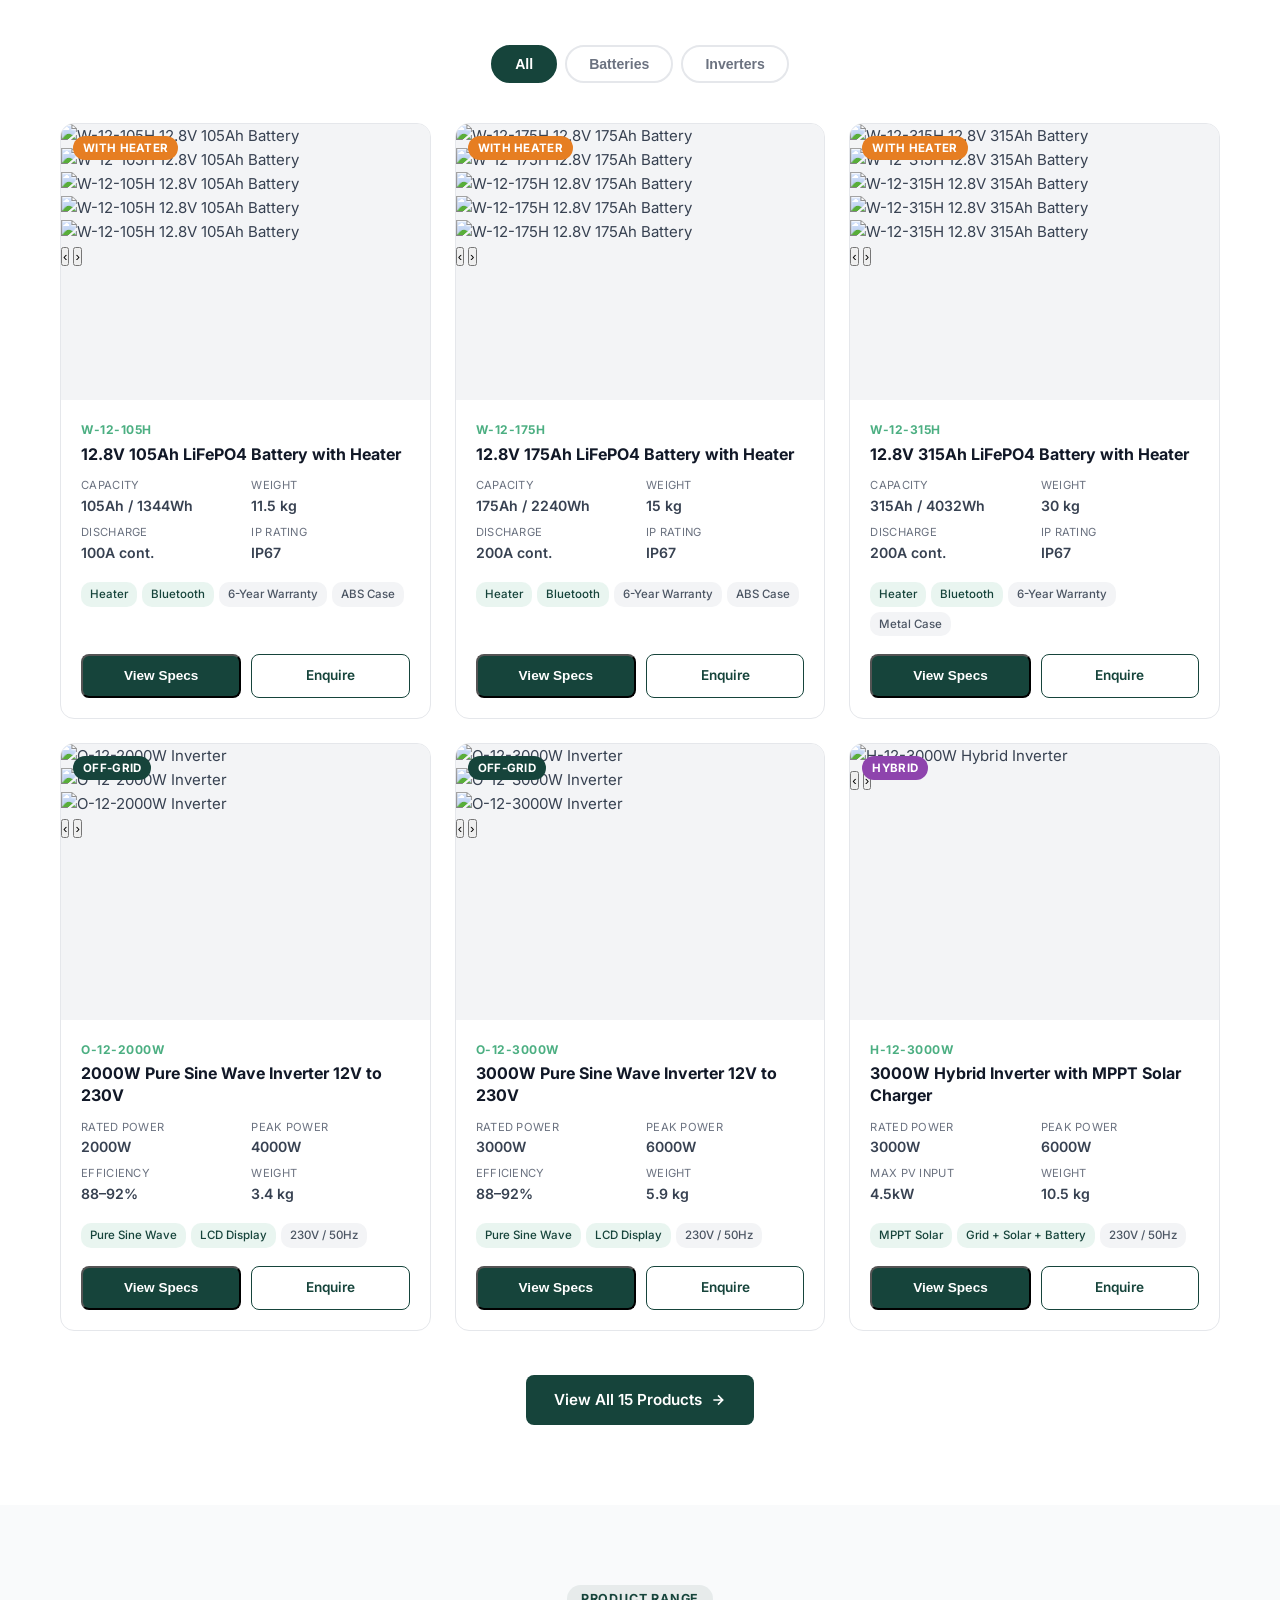
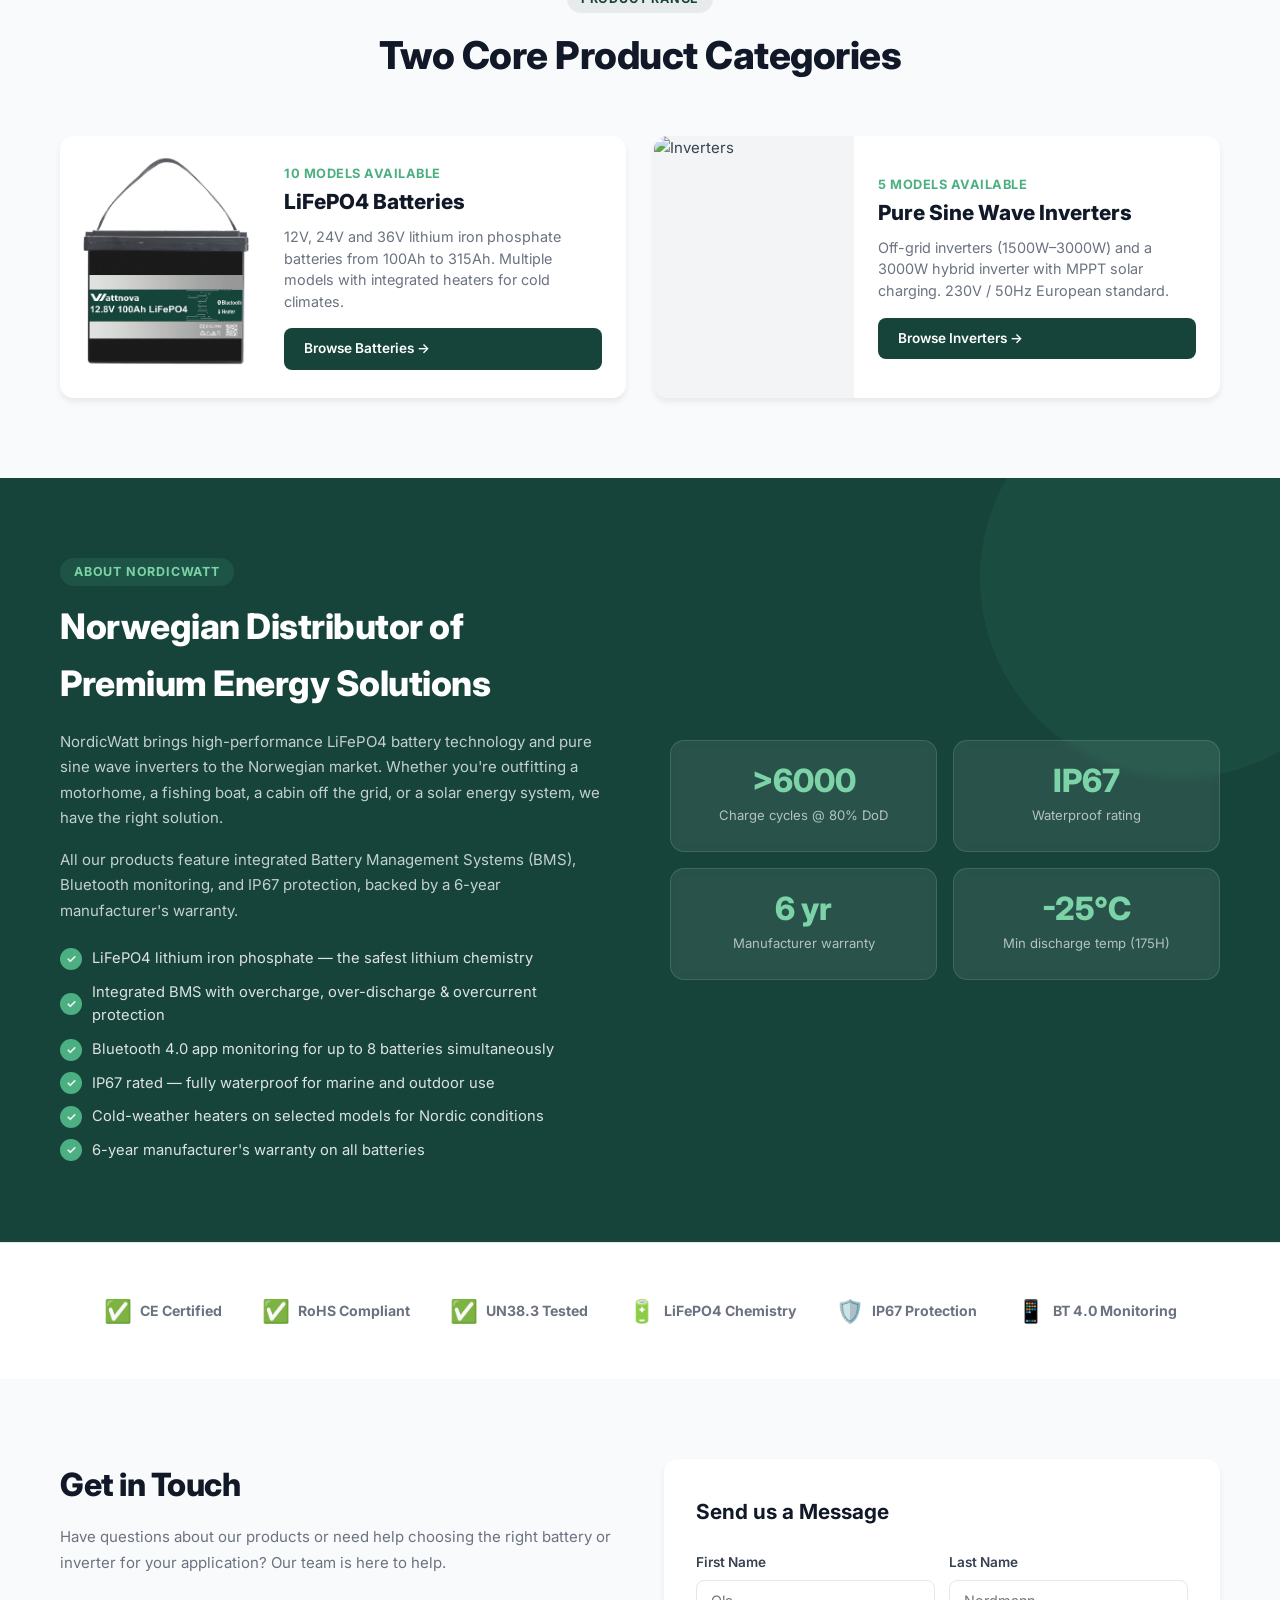
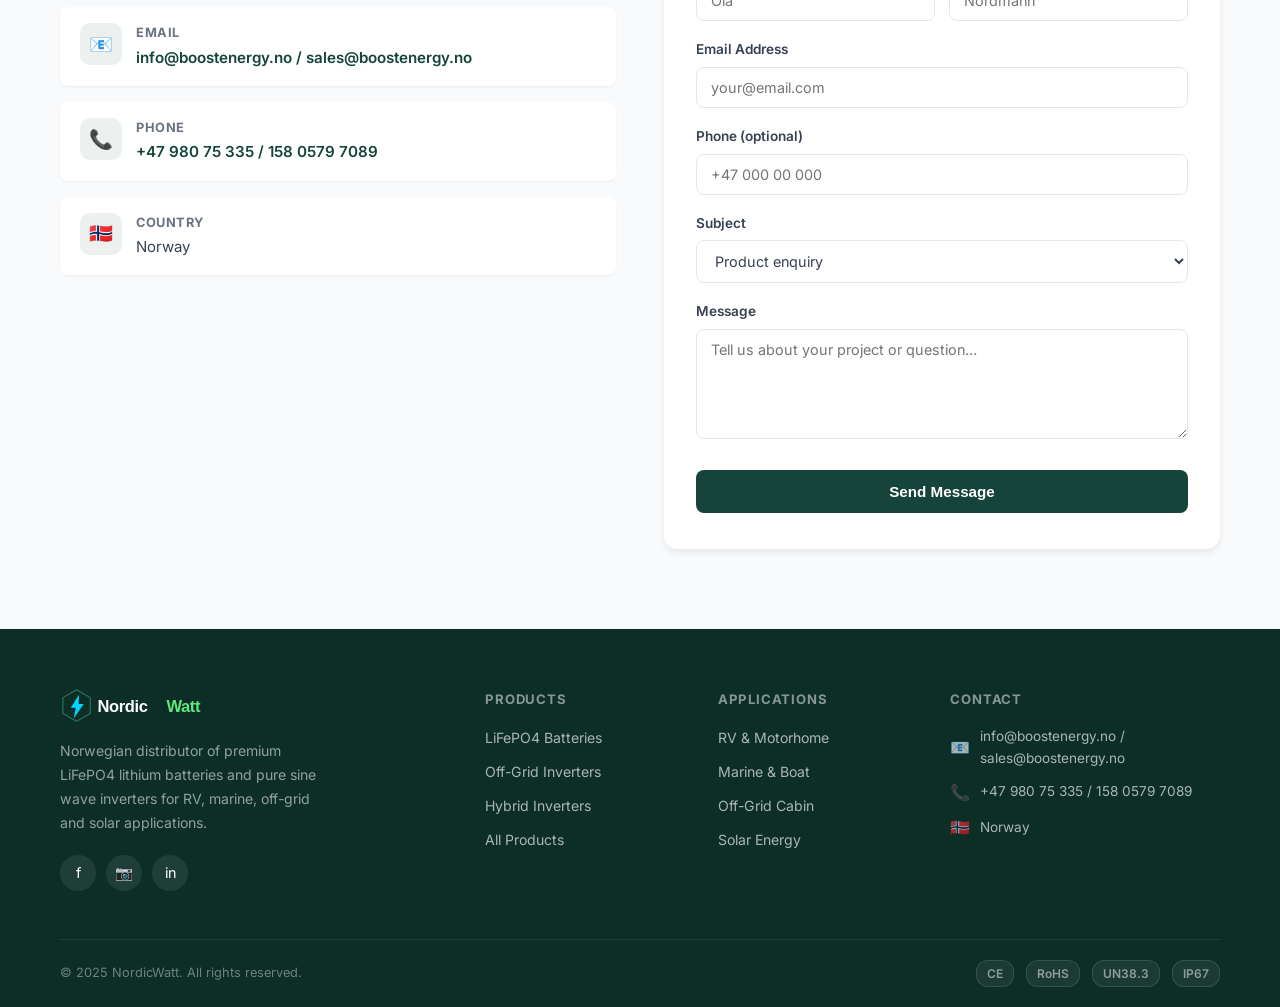
==== commit 1ee0c281: "Add files via upload" ====
--- a/index.html
+++ b/index.html
@@ -135,8 +135,16 @@
       <!-- W-12-105H -->
       <div class="product-card" data-category="battery">
         <div class="product-image">
-          <img src="images/105-2.jpg" alt="W-12-105H 12.8V 105Ah Battery" loading="lazy" />
+          <div class="product-swiper">
+            <div class="swiper-slide"><img src="images/W-12-105/105-2.jpg" alt="W-12-105H 12.8V 105Ah Battery" loading="lazy"></div>
+            <div class="swiper-slide"><img src="images/W-12-105/105-1.jpg" alt="W-12-105H 12.8V 105Ah Battery" loading="lazy"></div>
+            <div class="swiper-slide"><img src="images/W-12-105/105-3.jpg" alt="W-12-105H 12.8V 105Ah Battery" loading="lazy"></div>
+            <div class="swiper-slide"><img src="images/W-12-105/105-4.jpg" alt="W-12-105H 12.8V 105Ah Battery" loading="lazy"></div>
+            <div class="swiper-slide"><img src="images/W-12-105/105.jpg" alt="W-12-105H 12.8V 105Ah Battery" loading="lazy"></div>
+          </div>
           <span class="product-badge heating">With Heater</span>
+          <button class="swiper-btn prev">‹</button>
+          <button class="swiper-btn next">›</button>
         </div>
         <div class="product-body">
           <div class="product-model">W-12-105H</div>
@@ -163,8 +171,16 @@
       <!-- W-12-175H -->
       <div class="product-card" data-category="battery">
         <div class="product-image">
-          <img src="images/1.jpg" alt="W-12-175H 12.8V 175Ah Battery" loading="lazy" />
+          <div class="product-swiper">
+            <div class="swiper-slide"><img src="images/W-12-175/1.jpg" alt="W-12-175H 12.8V 175Ah Battery" loading="lazy"></div>
+            <div class="swiper-slide"><img src="images/W-12-175/2.jpg" alt="W-12-175H 12.8V 175Ah Battery" loading="lazy"></div>
+            <div class="swiper-slide"><img src="images/W-12-175/3.jpg" alt="W-12-175H 12.8V 175Ah Battery" loading="lazy"></div>
+            <div class="swiper-slide"><img src="images/W-12-175/4.jpg" alt="W-12-175H 12.8V 175Ah Battery" loading="lazy"></div>
+            <div class="swiper-slide"><img src="images/W-12-175/5.jpg" alt="W-12-175H 12.8V 175Ah Battery" loading="lazy"></div>
+          </div>
           <span class="product-badge heating">With Heater</span>
+          <button class="swiper-btn prev">‹</button>
+          <button class="swiper-btn next">›</button>
         </div>
         <div class="product-body">
           <div class="product-model">W-12-175H</div>
@@ -191,8 +207,16 @@
       <!-- W-12-315H -->
       <div class="product-card" data-category="battery">
         <div class="product-image">
-          <img src="images/1-1.jpg" alt="W-12-315H 12.8V 315Ah Battery" loading="lazy" />
+          <div class="product-swiper">
+            <div class="swiper-slide"><img src="images/W-12-315/1.jpg" alt="W-12-315H 12.8V 315Ah Battery" loading="lazy"></div>
+            <div class="swiper-slide"><img src="images/W-12-315/2.jpg" alt="W-12-315H 12.8V 315Ah Battery" loading="lazy"></div>
+            <div class="swiper-slide"><img src="images/W-12-315/3.jpg" alt="W-12-315H 12.8V 315Ah Battery" loading="lazy"></div>
+            <div class="swiper-slide"><img src="images/W-12-315/4.jpg" alt="W-12-315H 12.8V 315Ah Battery" loading="lazy"></div>
+            <div class="swiper-slide"><img src="images/W-12-315/5.jpg" alt="W-12-315H 12.8V 315Ah Battery" loading="lazy"></div>
+          </div>
           <span class="product-badge heating">With Heater</span>
+          <button class="swiper-btn prev">‹</button>
+          <button class="swiper-btn next">›</button>
         </div>
         <div class="product-body">
           <div class="product-model">W-12-315H</div>
@@ -219,8 +243,14 @@
       <!-- O-12-2000W -->
       <div class="product-card" data-category="inverter">
         <div class="product-image">
-          <img src="images/2.png" alt="O-12-2000W Inverter" loading="lazy" />
+          <div class="product-swiper">
+            <div class="swiper-slide"><img src="images/2000正.png" alt="O-12-2000W Inverter" loading="lazy"></div>
+            <div class="swiper-slide"><img src="images/2000侧1.png" alt="O-12-2000W Inverter" loading="lazy"></div>
+            <div class="swiper-slide"><img src="images/2000斜.png" alt="O-12-2000W Inverter" loading="lazy"></div>
+          </div>
           <span class="product-badge">Off-Grid</span>
+          <button class="swiper-btn prev">‹</button>
+          <button class="swiper-btn next">›</button>
         </div>
         <div class="product-body">
           <div class="product-model">O-12-2000W</div>
@@ -246,8 +276,14 @@
       <!-- O-12-3000W -->
       <div class="product-card" data-category="inverter">
         <div class="product-image">
-          <img src="images/1.png" alt="O-12-3000W Inverter" loading="lazy" />
+          <div class="product-swiper">
+            <div class="swiper-slide"><img src="images/3000正.png" alt="O-12-3000W Inverter" loading="lazy"></div>
+            <div class="swiper-slide"><img src="images/3000侧1.png" alt="O-12-3000W Inverter" loading="lazy"></div>
+            <div class="swiper-slide"><img src="images/3000侧2.png" alt="O-12-3000W Inverter" loading="lazy"></div>
+          </div>
           <span class="product-badge">Off-Grid</span>
+          <button class="swiper-btn prev">‹</button>
+          <button class="swiper-btn next">›</button>
         </div>
         <div class="product-body">
           <div class="product-model">O-12-3000W</div>
@@ -273,8 +309,12 @@
       <!-- H-12-3000W -->
       <div class="product-card" data-category="inverter">
         <div class="product-image">
-          <img src="images/1.png" alt="H-12-3000W Hybrid Inverter" loading="lazy" />
+          <div class="product-swiper">
+            <div class="swiper-slide"><img src="images/混网逆变器.png" alt="H-12-3000W Hybrid Inverter" loading="lazy"></div>
+          </div>
           <span class="product-badge hybrid">Hybrid</span>
+          <button class="swiper-btn prev">‹</button>
+          <button class="swiper-btn next">›</button>
         </div>
         <div class="product-body">
           <div class="product-model">H-12-3000W</div>
@@ -335,7 +375,7 @@
 
       <a href="products.html#inverters" class="category-card" style="display:flex;">
         <div class="category-image">
-          <img src="images/1.png" alt="Inverters" loading="lazy" />
+          <img src="images/2000正.png" alt="Inverters" loading="lazy" />
         </div>
         <div class="category-body">
           <div class="category-count">5 models available</div>
@@ -423,14 +463,14 @@
             <div class="contact-item-icon">📧</div>
             <div class="contact-item-text">
               <strong>Email</strong>
-              <a href="mailto:info@boostenergy.no">info@boostenergy.no</a>
+              <a href="mailto:info@boostenergy.no">info@boostenergy.no / sales@boostenergy.no</a>
             </div>
           </div>
           <div class="contact-item">
             <div class="contact-item-icon">📞</div>
             <div class="contact-item-text">
               <strong>Phone</strong>
-              <a href="tel:+4798075335">+47 980 75 335</a>
+              <a href="tel:+4798075335">+47 980 75 335 / 158 0579 7089</a>
             </div>
           </div>
           <div class="contact-item">
@@ -527,11 +567,11 @@
         <h4>Contact</h4>
         <div class="footer-contact-item">
           <span class="icon">📧</span>
-          <a href="mailto:info@boostenergy.no">info@boostenergy.no</a>
+          <a href="mailto:info@boostenergy.no">info@boostenergy.no / sales@boostenergy.no</a>
         </div>
         <div class="footer-contact-item">
           <span class="icon">📞</span>
-          <a href="tel:+4798075335">+47 980 75 335</a>
+          <a href="tel:+4798075335">+47 980 75 335 / 158 0579 7089</a>
         </div>
         <div class="footer-contact-item">
           <span class="icon">🇳🇴</span>
@@ -556,8 +596,14 @@
      FLOATING CONTACT SIDEBAR
      ============================== -->
 <div class="contact-sidebar">
-  <a href="mailto:info@boostenergy.no" class="sidebar-btn" title="Email us" aria-label="Send email">✉</a>
-  <a href="tel:+4798075335" class="sidebar-btn" title="Call us" aria-label="Call us">📞</a>
+  <div class="sidebar-btn" title="Email us" aria-label="Email address">
+    <span class="sidebar-icon">✉</span>
+    <span class="sidebar-text">info@boostenergy.no/sales@boostenergy.no</span>
+  </div>
+  <div class="sidebar-btn" title="Call us" aria-label="Phone number">
+    <span class="sidebar-icon">📞</span>
+    <span class="sidebar-text">+47 980 75 335 / 158 0579 7089</span>
+  </div>
 </div>
 
 <!-- ==============================
@@ -584,8 +630,8 @@
       </table>
       <div class="modal-contact">
         <p>Interested in this product? Contact us for pricing and availability.</p>
-        <a href="mailto:info@boostenergy.no">info@boostenergy.no</a> &nbsp;|&nbsp;
-        <a href="tel:+4798075335">+47 980 75 335</a>
+        <a href="mailto:info@boostenergy.no">info@boostenergy.no / sales@boostenergy.no</a> &nbsp;|&nbsp;
+        <a href="tel:+4798075335">+47 980 75 335 / 158 0579 7089</a>
       </div>
     </div>
   </div>
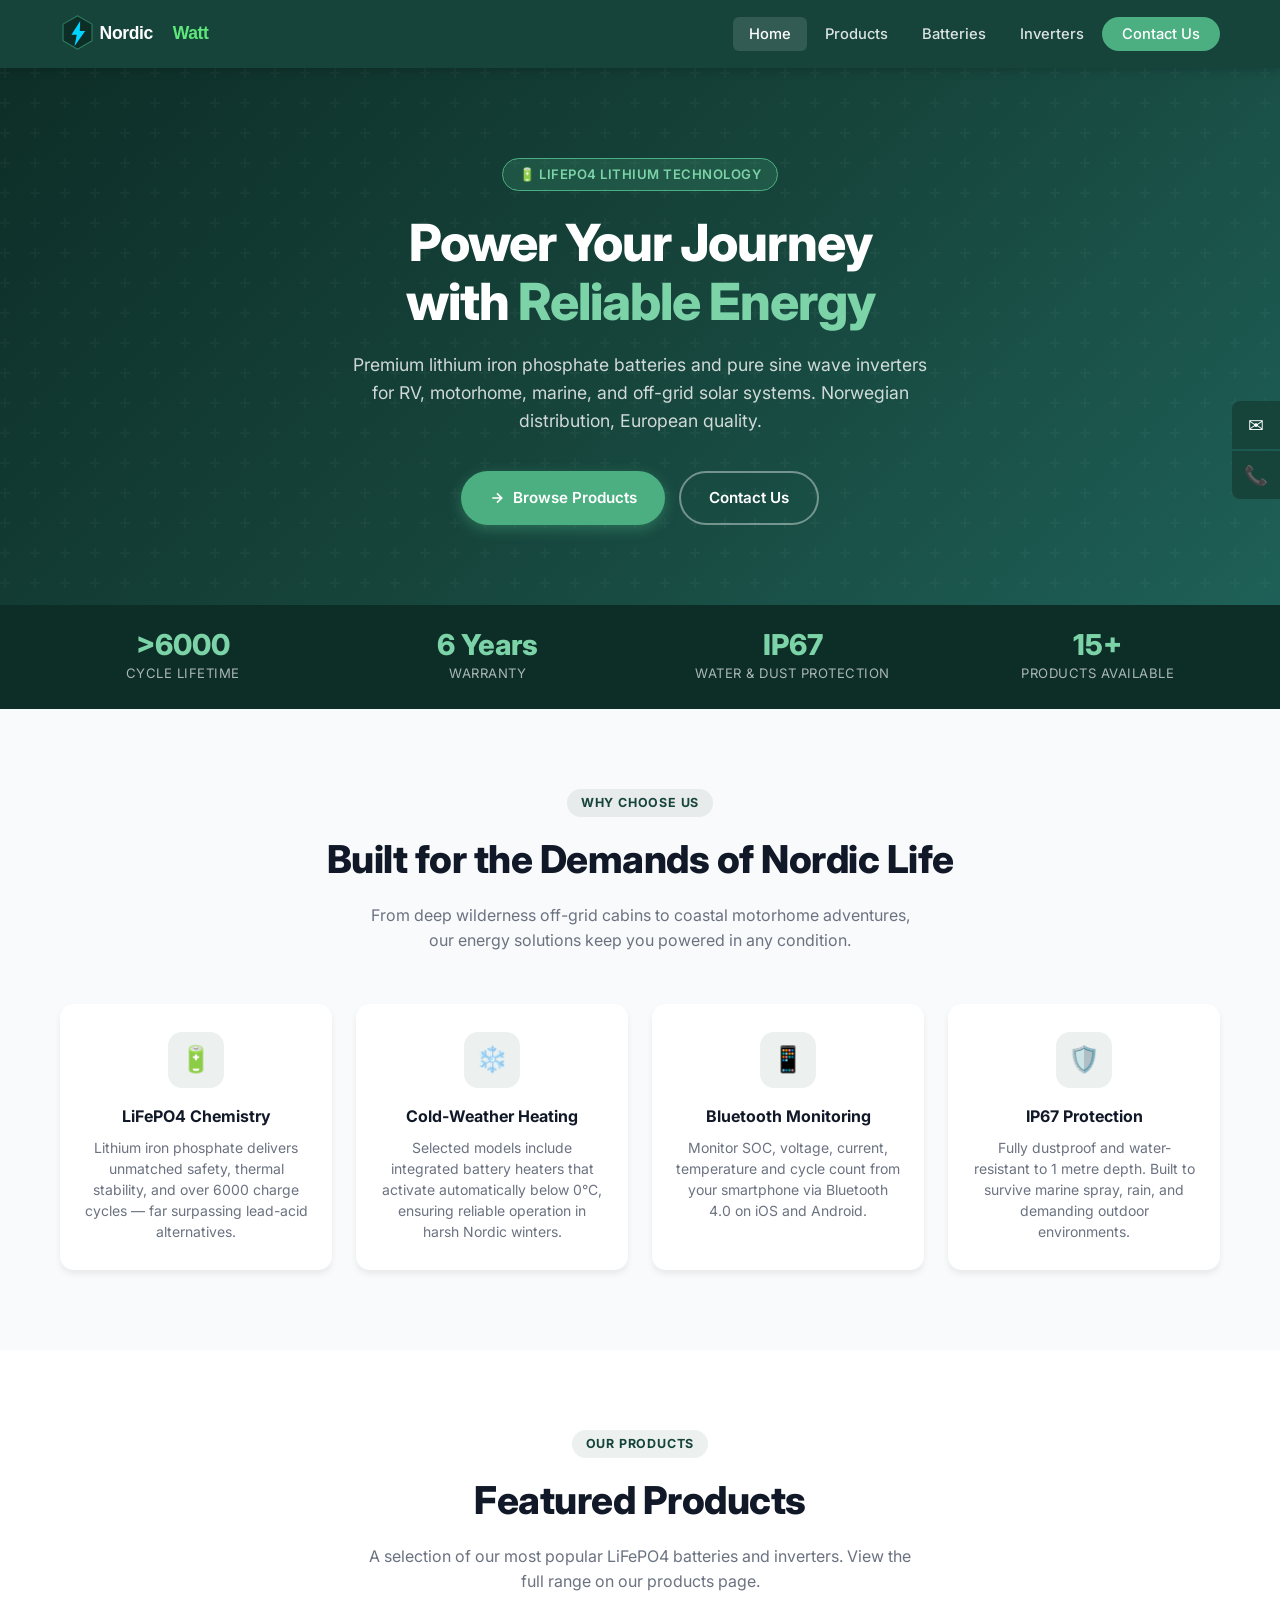
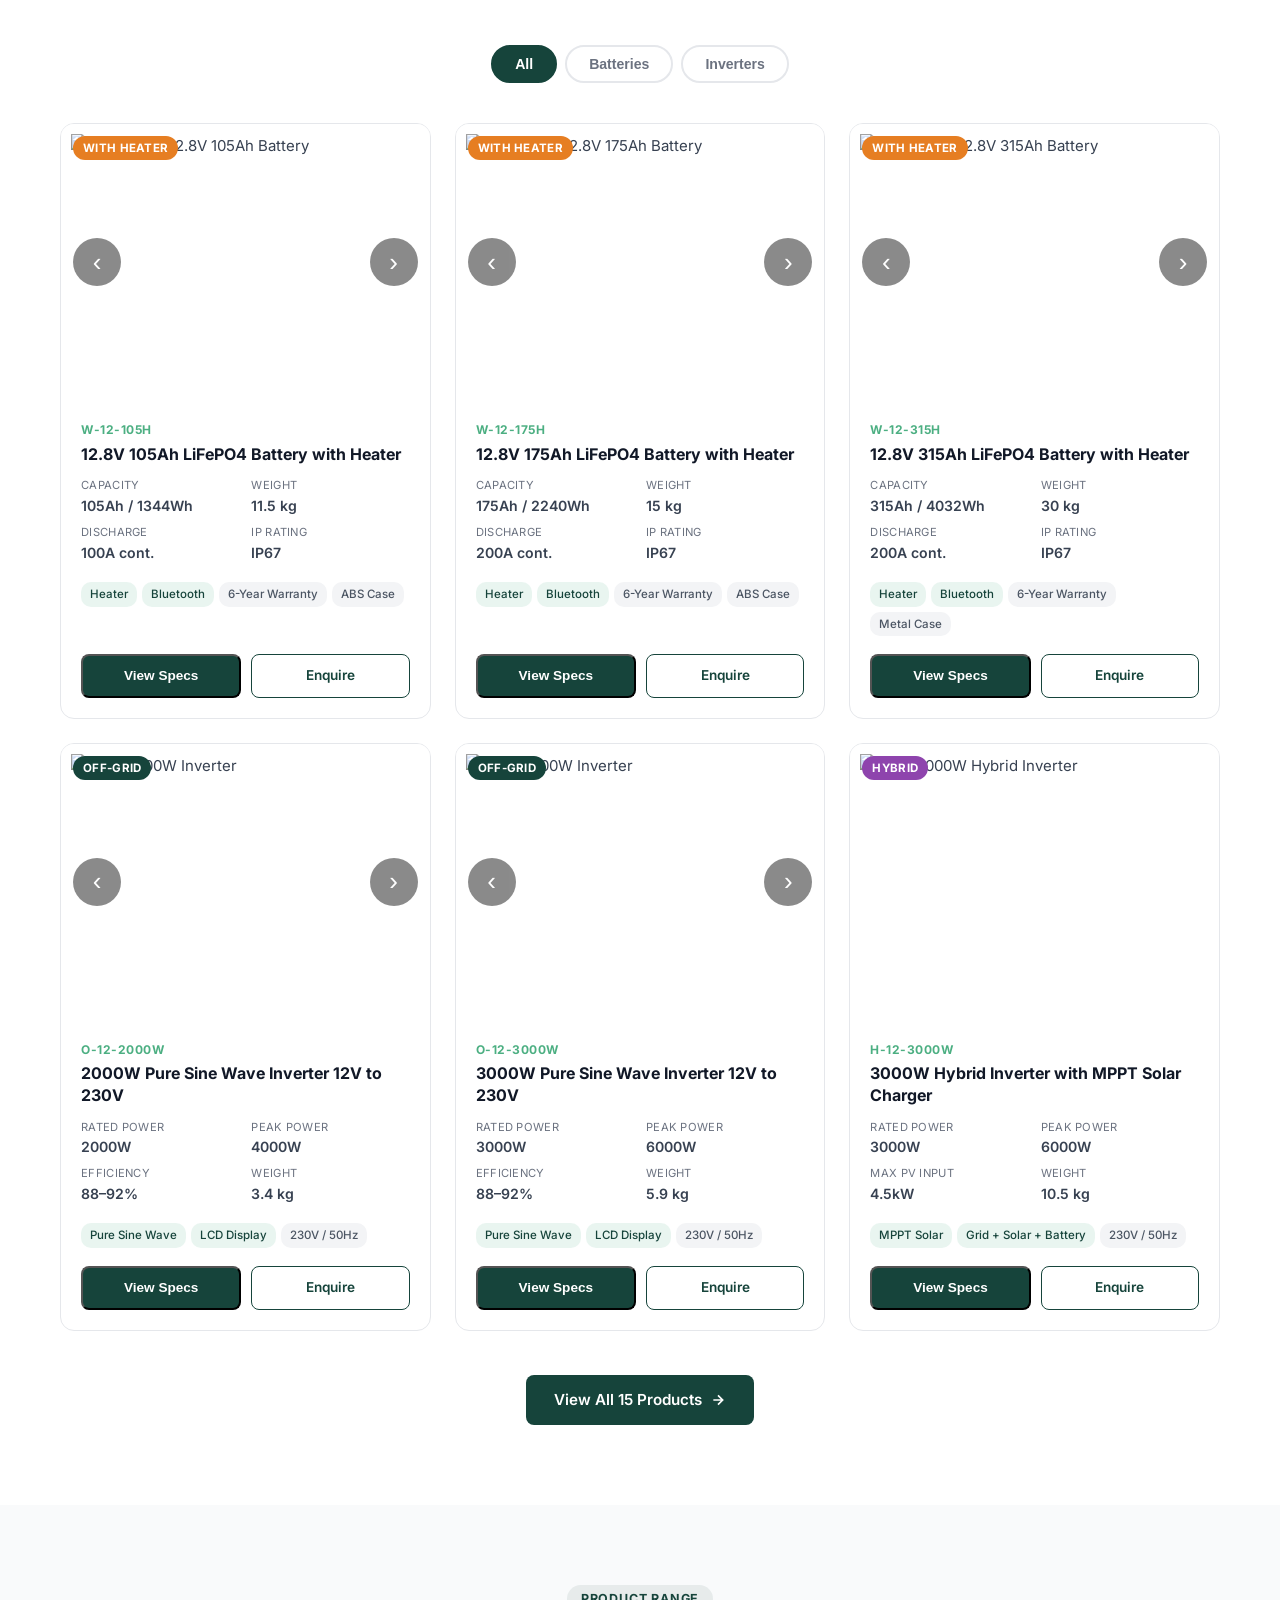
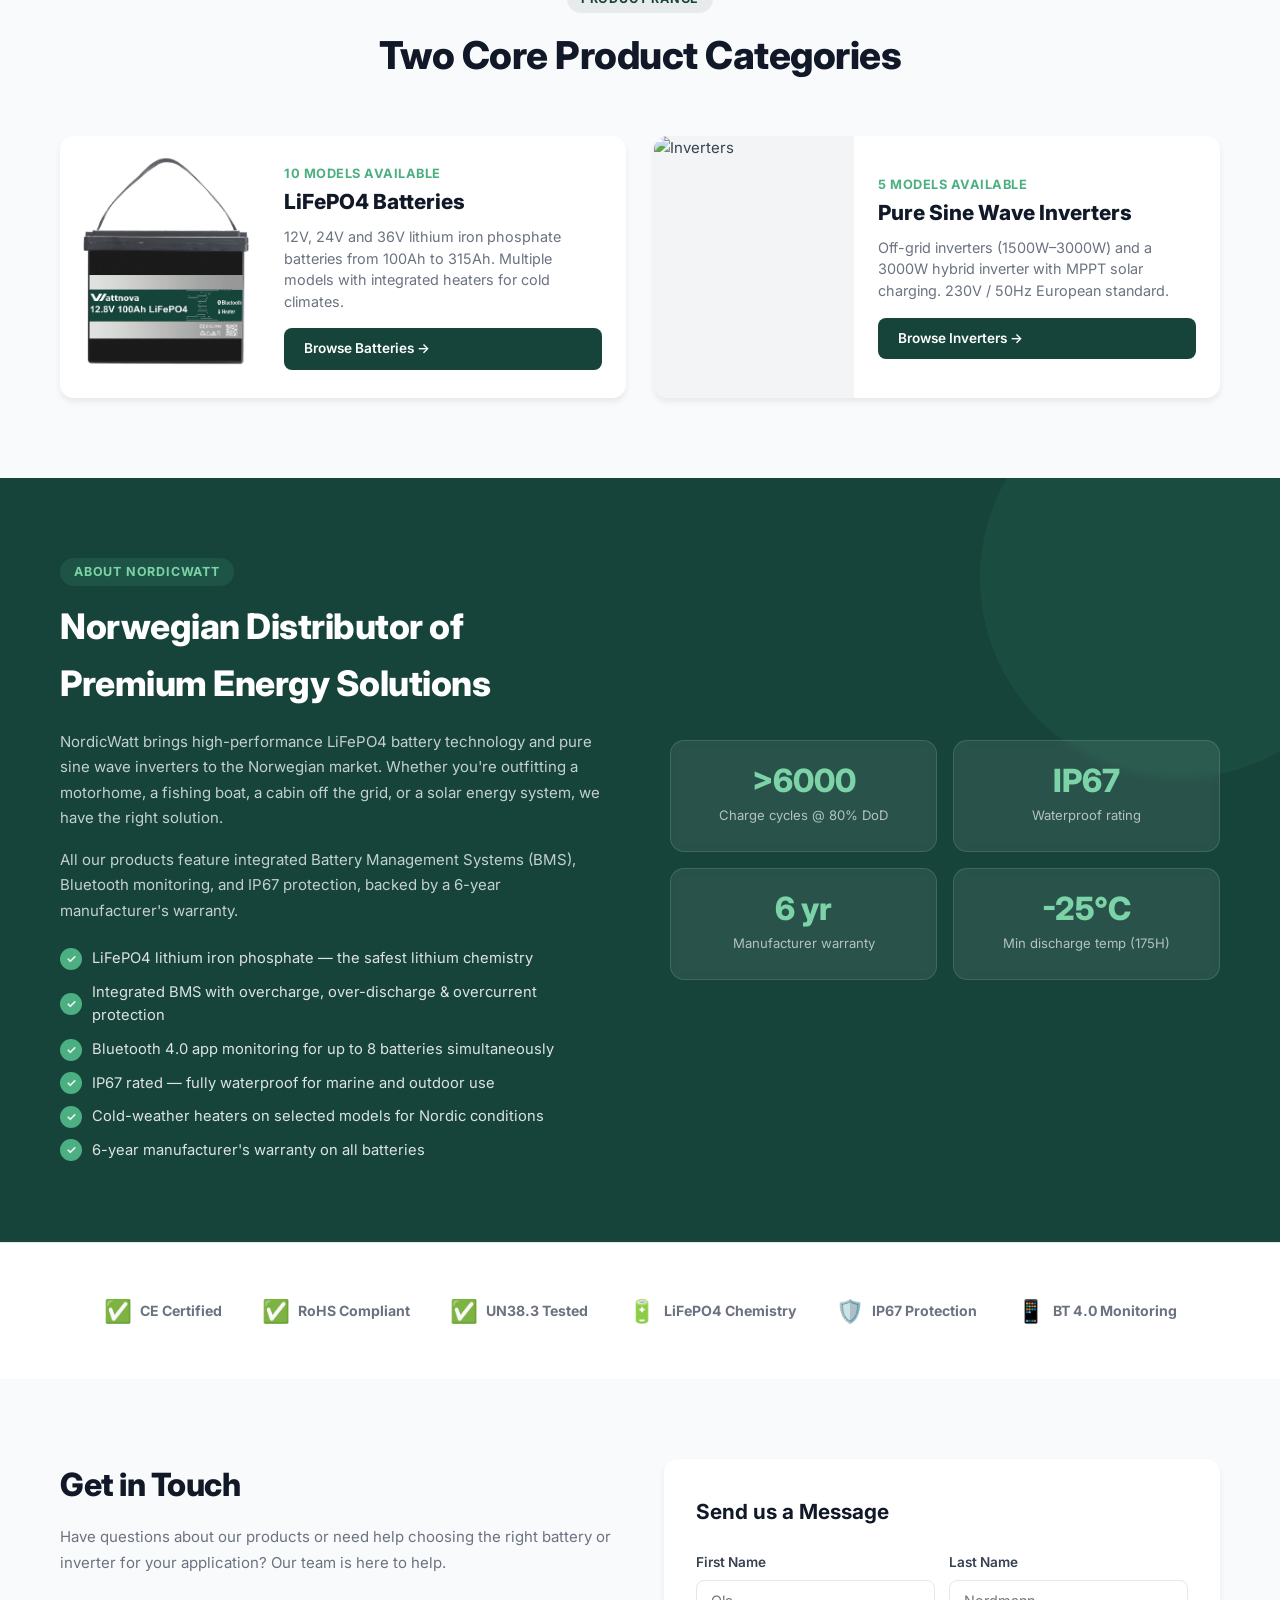
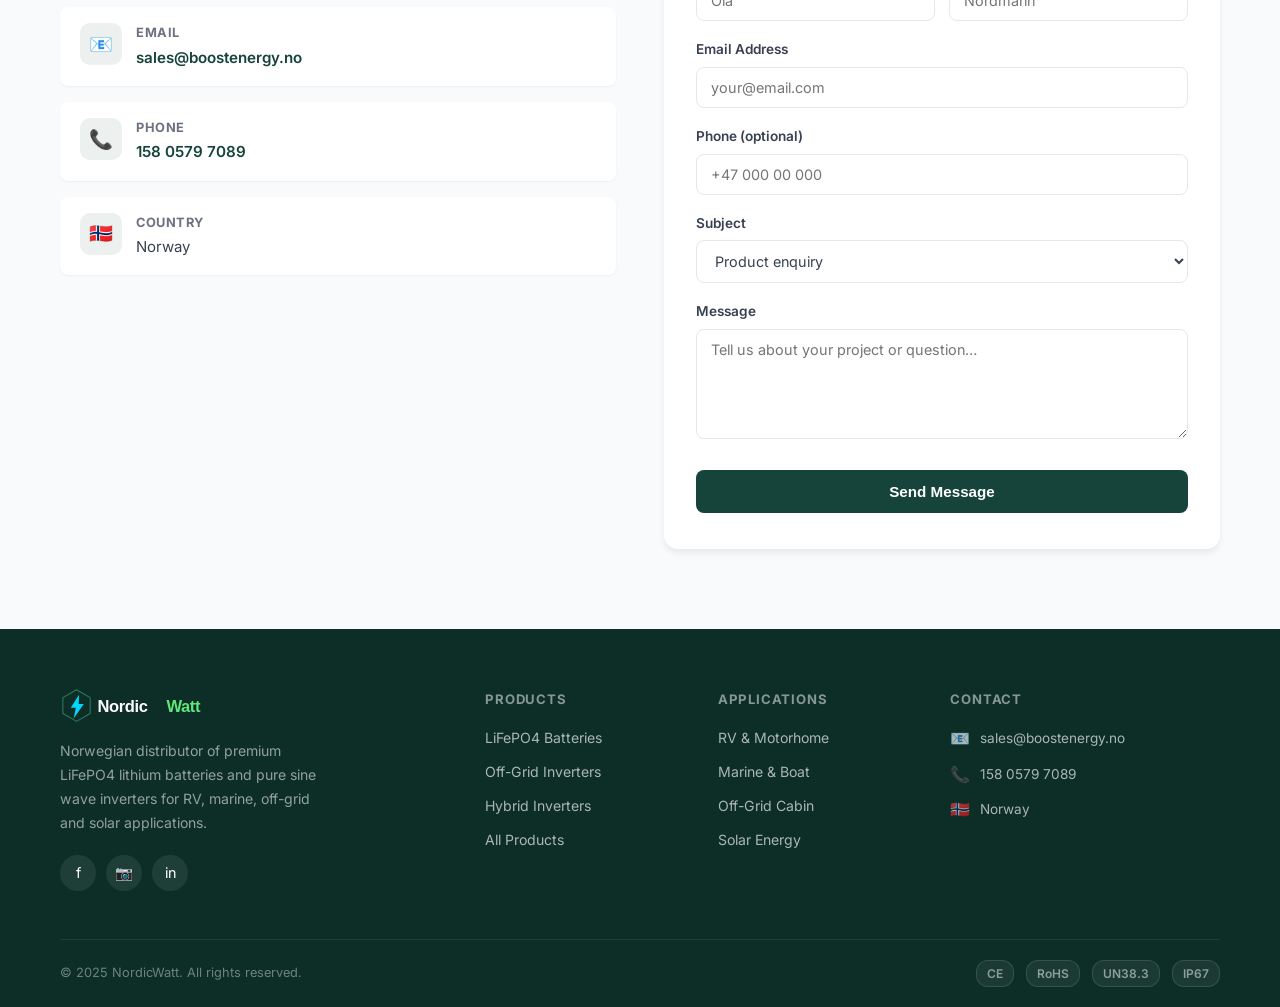
==== commit 2724c400: "Add files via upload" ====
--- a/index.html
+++ b/index.html
@@ -463,14 +463,14 @@
             <div class="contact-item-icon">📧</div>
             <div class="contact-item-text">
               <strong>Email</strong>
-              <a href="mailto:info@boostenergy.no">info@boostenergy.no / sales@boostenergy.no</a>
+              <a href="mailto:sales@boostenergy.no">sales@boostenergy.no</a>
             </div>
           </div>
           <div class="contact-item">
             <div class="contact-item-icon">📞</div>
             <div class="contact-item-text">
               <strong>Phone</strong>
-              <a href="tel:+4798075335">+47 980 75 335 / 158 0579 7089</a>
+              <a href="tel:15805797089">158 0579 7089</a>
             </div>
           </div>
           <div class="contact-item">
@@ -567,11 +567,11 @@
         <h4>Contact</h4>
         <div class="footer-contact-item">
           <span class="icon">📧</span>
-          <a href="mailto:info@boostenergy.no">info@boostenergy.no / sales@boostenergy.no</a>
+          <a href="mailto:sales@boostenergy.no">sales@boostenergy.no</a>
         </div>
         <div class="footer-contact-item">
           <span class="icon">📞</span>
-          <a href="tel:+4798075335">+47 980 75 335 / 158 0579 7089</a>
+          <a href="tel:15805797089">158 0579 7089</a>
         </div>
         <div class="footer-contact-item">
           <span class="icon">🇳🇴</span>
@@ -598,11 +598,11 @@
 <div class="contact-sidebar">
   <div class="sidebar-btn" title="Email us" aria-label="Email address">
     <span class="sidebar-icon">✉</span>
-    <span class="sidebar-text">info@boostenergy.no/sales@boostenergy.no</span>
+    <span class="sidebar-text">sales@boostenergy.no</span>
   </div>
   <div class="sidebar-btn" title="Call us" aria-label="Phone number">
     <span class="sidebar-icon">📞</span>
-    <span class="sidebar-text">+47 980 75 335 / 158 0579 7089</span>
+    <span class="sidebar-text">158 0579 7089</span>
   </div>
 </div>
 
@@ -630,8 +630,8 @@
       </table>
       <div class="modal-contact">
         <p>Interested in this product? Contact us for pricing and availability.</p>
-        <a href="mailto:info@boostenergy.no">info@boostenergy.no / sales@boostenergy.no</a> &nbsp;|&nbsp;
-        <a href="tel:+4798075335">+47 980 75 335 / 158 0579 7089</a>
+        <a href="mailto:sales@boostenergy.no">sales@boostenergy.no</a> &nbsp;|&nbsp;
+        <a href="tel:15805797089">158 0579 7089</a>
       </div>
     </div>
   </div>
--- a/css/style.css
+++ b/css/style.css
@@ -425,10 +425,22 @@
   flex-direction: column;
 }
 
-.product-card:hover {
-  box-shadow: var(--shadow-md);
-  transform: translateY(-3px);
+..product-card:hover {
+  box-shadow: var(--shadow-lg);
+  transform: translateY(-6px);
   border-color: var(--gray-300);
+}
+
+.product-body {
+  padding: 20px;
+  flex: 1;
+  display: flex;
+  flex-direction: column;
+  transition: transform 0.25s ease;
+}
+
+.product-card:hover .product-body {
+  transform: translateY(-8px);
 }
 
 .product-image {
@@ -436,13 +448,18 @@
   overflow: hidden;
   background: var(--gray-100);
   position: relative;
+  display: flex;
+  align-items: center;
+  justify-content: center;
 }
 
 .product-image img {
   width: 100%;
   height: 100%;
-  object-fit: cover;
+  object-fit: contain;
   transition: transform 0.4s ease;
+  padding: 10px;
+  background: white;
 }
 
 .product-card:hover .product-image img {
@@ -966,6 +983,9 @@
   transition: var(--transition);
   cursor: pointer;
   border-radius: 0 0 0 8px;
+  overflow: hidden;
+  padding: 0 10px;
+  white-space: nowrap;
 }
 
 .sidebar-btn:first-child {
@@ -976,9 +996,21 @@
   border-radius: 0 0 0 8px;
 }
 
+.sidebar-btn .sidebar-text {
+  display: none;
+  font-size: 0.75rem;
+  margin-left: 8px;
+  line-height: 1.1;
+}
+
 .sidebar-btn:hover {
   background: var(--accent);
-  width: 56px;
+  width: 260px;
+  justify-content: flex-start;
+}
+
+.sidebar-btn:hover .sidebar-text {
+  display: inline;
 }
 
 /* ==============================
@@ -1285,18 +1317,26 @@
 }
 
 .modal-image {
-  aspect-ratio: 16/9;
   border-radius: var(--radius);
   overflow: hidden;
   margin-bottom: 24px;
   background: var(--gray-100);
+  width: 100%;
+  max-height: 50vh;
+  display: flex;
+  align-items: center;
+  justify-content: center;
 }
 
 .modal-image img {
-  width: 100%;
-  height: 100%;
-  object-fit: cover;
-}
+  width: auto;
+  max-width: 100%;
+  height: auto;
+  max-height: 50vh;
+  object-fit: contain;
+  display: block;
+}
+
 
 .spec-table {
   width: 100%;
@@ -1373,7 +1413,115 @@
   white-space: nowrap;
   box-shadow: var(--shadow-lg);
 }
+/* ==============================
+   轮播图样式 - 统一定义
+   ============================== */
+
+.product-image {
+  position: relative;
+  overflow: hidden;
+  aspect-ratio: 4/3;
+  background: var(--gray-100);
+  display: flex;
+  align-items: center;
+  justify-content: center;
+}
+
+.product-swiper {
+  display: flex;
+  transition: transform 0.4s ease;
+  height: 100%;
+  width: 100%;
+}
+
+.swiper-slide {
+  flex: 0 0 100%;
+  min-width: 100%;
+  height: 100%;
+  display: flex;
+  align-items: center;
+  justify-content: center;
+}
+
+.swiper-slide img {
+  width: 100%;
+  height: 100%;
+  display: block;
+  object-fit: contain;
+  background: white;
+  padding: 10px;
+}
+
+/* 轮播图按钮 */
+.swiper-btn {
+  position: absolute;
+  top: 50%;
+  transform: translateY(-50%);
+  background: rgba(0, 0, 0, 0.65);
+  color: white;
+  border: none;
+  width: 48px;
+  height: 48px;
+  border-radius: 50%;
+  font-size: 26px;
+  cursor: pointer;
+  z-index: 15;
+  display: flex;
+  align-items: center;
+  justify-content: center;
+  opacity: 0.7;
+  transition: all 0.3s ease;
+}
+
+.product-image:hover .swiper-btn {
+  opacity: 1;
+}
+
+.swiper-btn:hover {
+  background: rgba(76, 175, 130, 0.85);
+  transform: translateY(-50%) scale(1.15);
+}
+
+.swiper-btn.prev {
+  left: 12px;
+}
+
+.swiper-btn.next {
+  right: 12px;
+}
 
 .toast.show {
   transform: translateX(-50%) translateY(0);
 }
+
+/* 轮播图小圆点指示器 */
+.swiper-dots {
+  position: absolute;
+  bottom: 12px;
+  left: 50%;
+  transform: translateX(-50%);
+  display: flex;
+  gap: 8px;
+  z-index: 20;
+}
+
+.swiper-dot {
+  width: 8px;
+  height: 8px;
+  border-radius: 50%;
+  background: rgba(255, 255, 255, 0.4);
+  border: none;
+  cursor: pointer;
+  transition: all 0.3s ease;
+  padding: 0;
+}
+
+.swiper-dot:hover {
+  background: rgba(255, 255, 255, 0.6);
+}
+
+.swiper-dot.active {
+  background: rgba(255, 255, 255, 1);
+  width: 24px;
+  border-radius: 4px;
+}
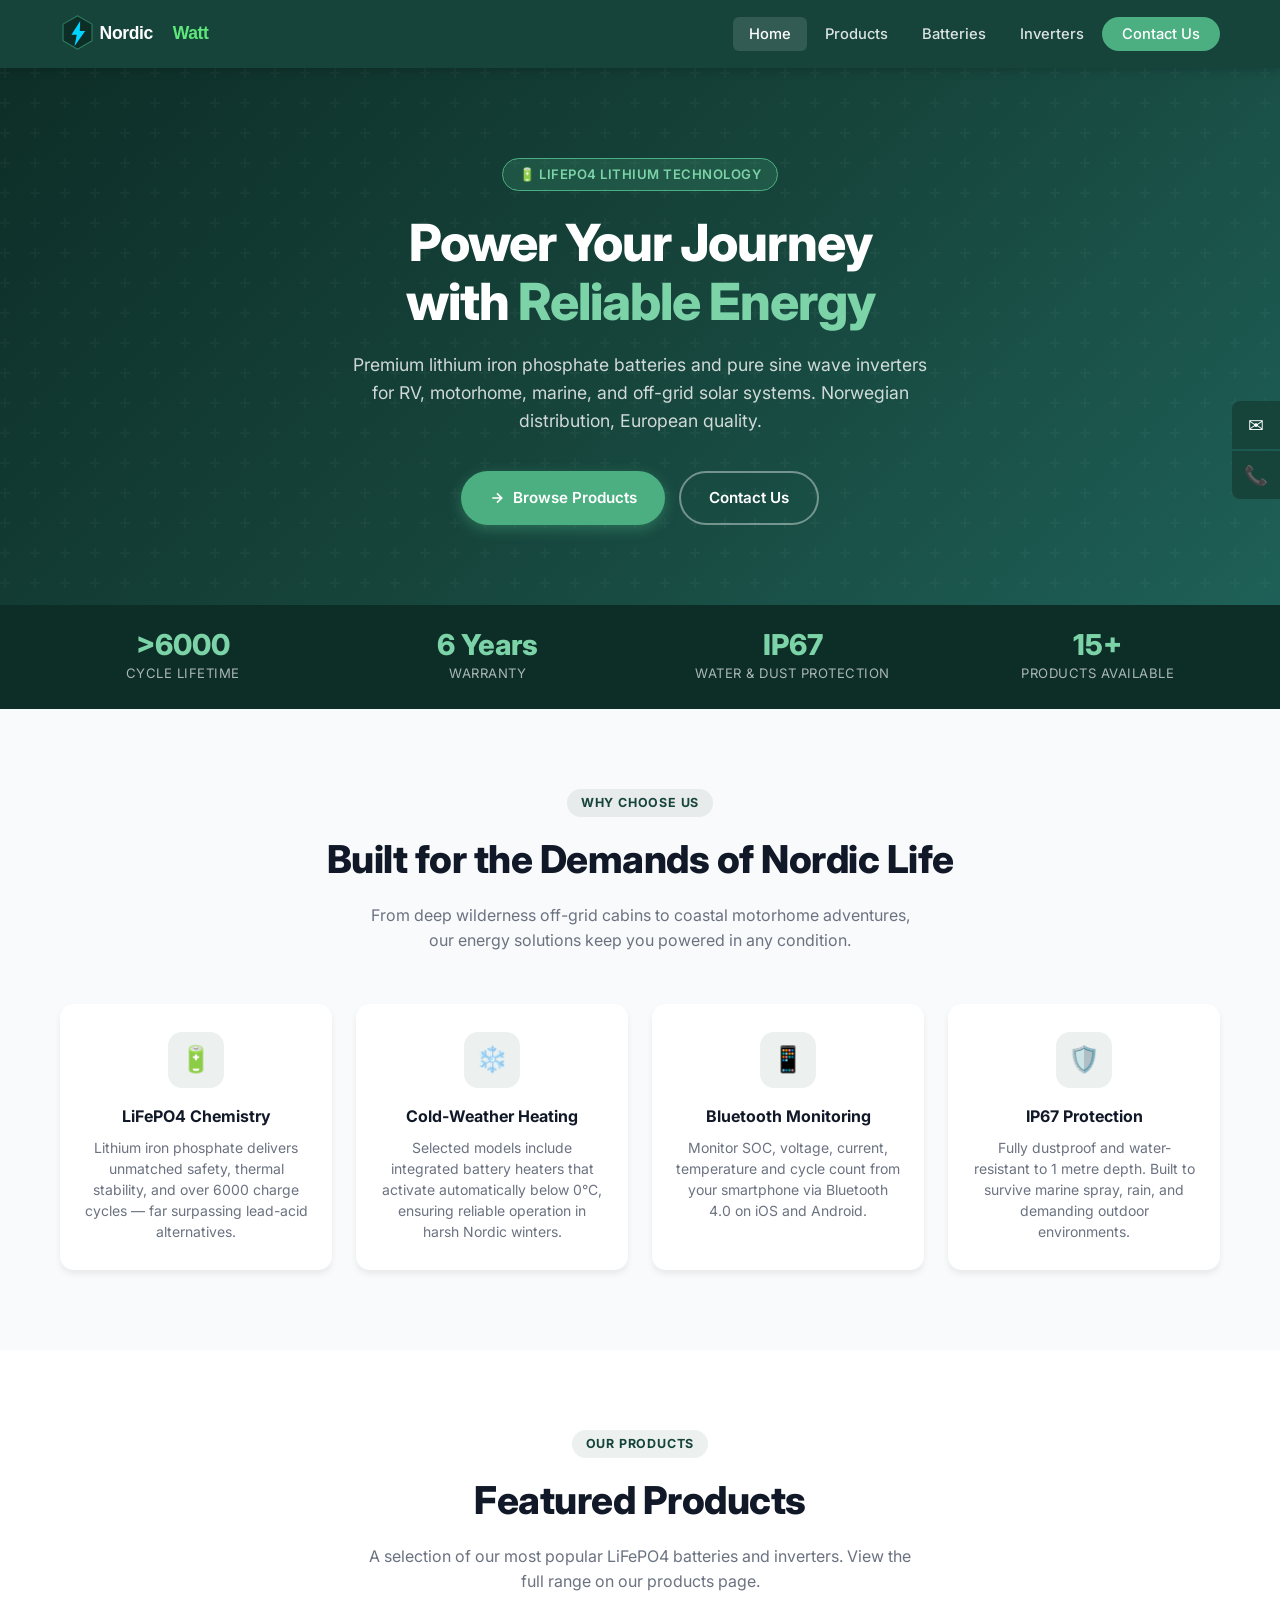
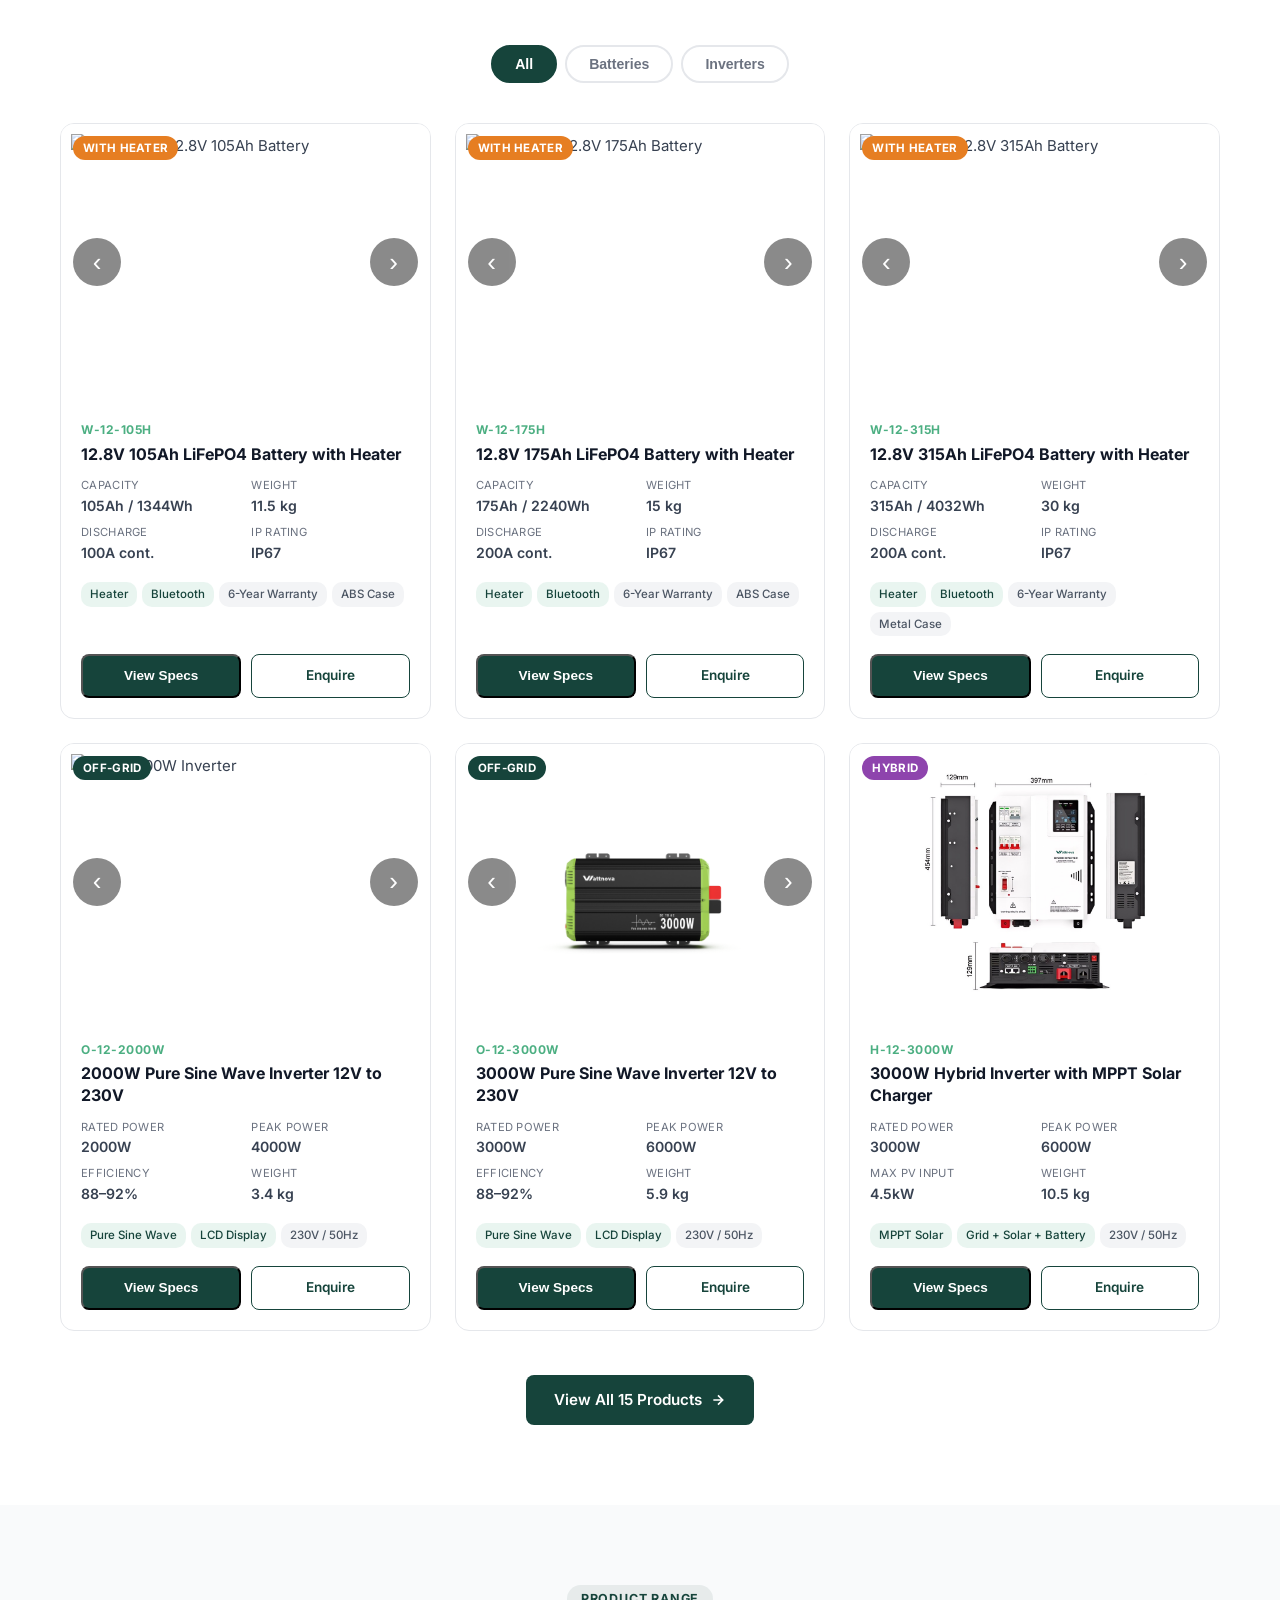
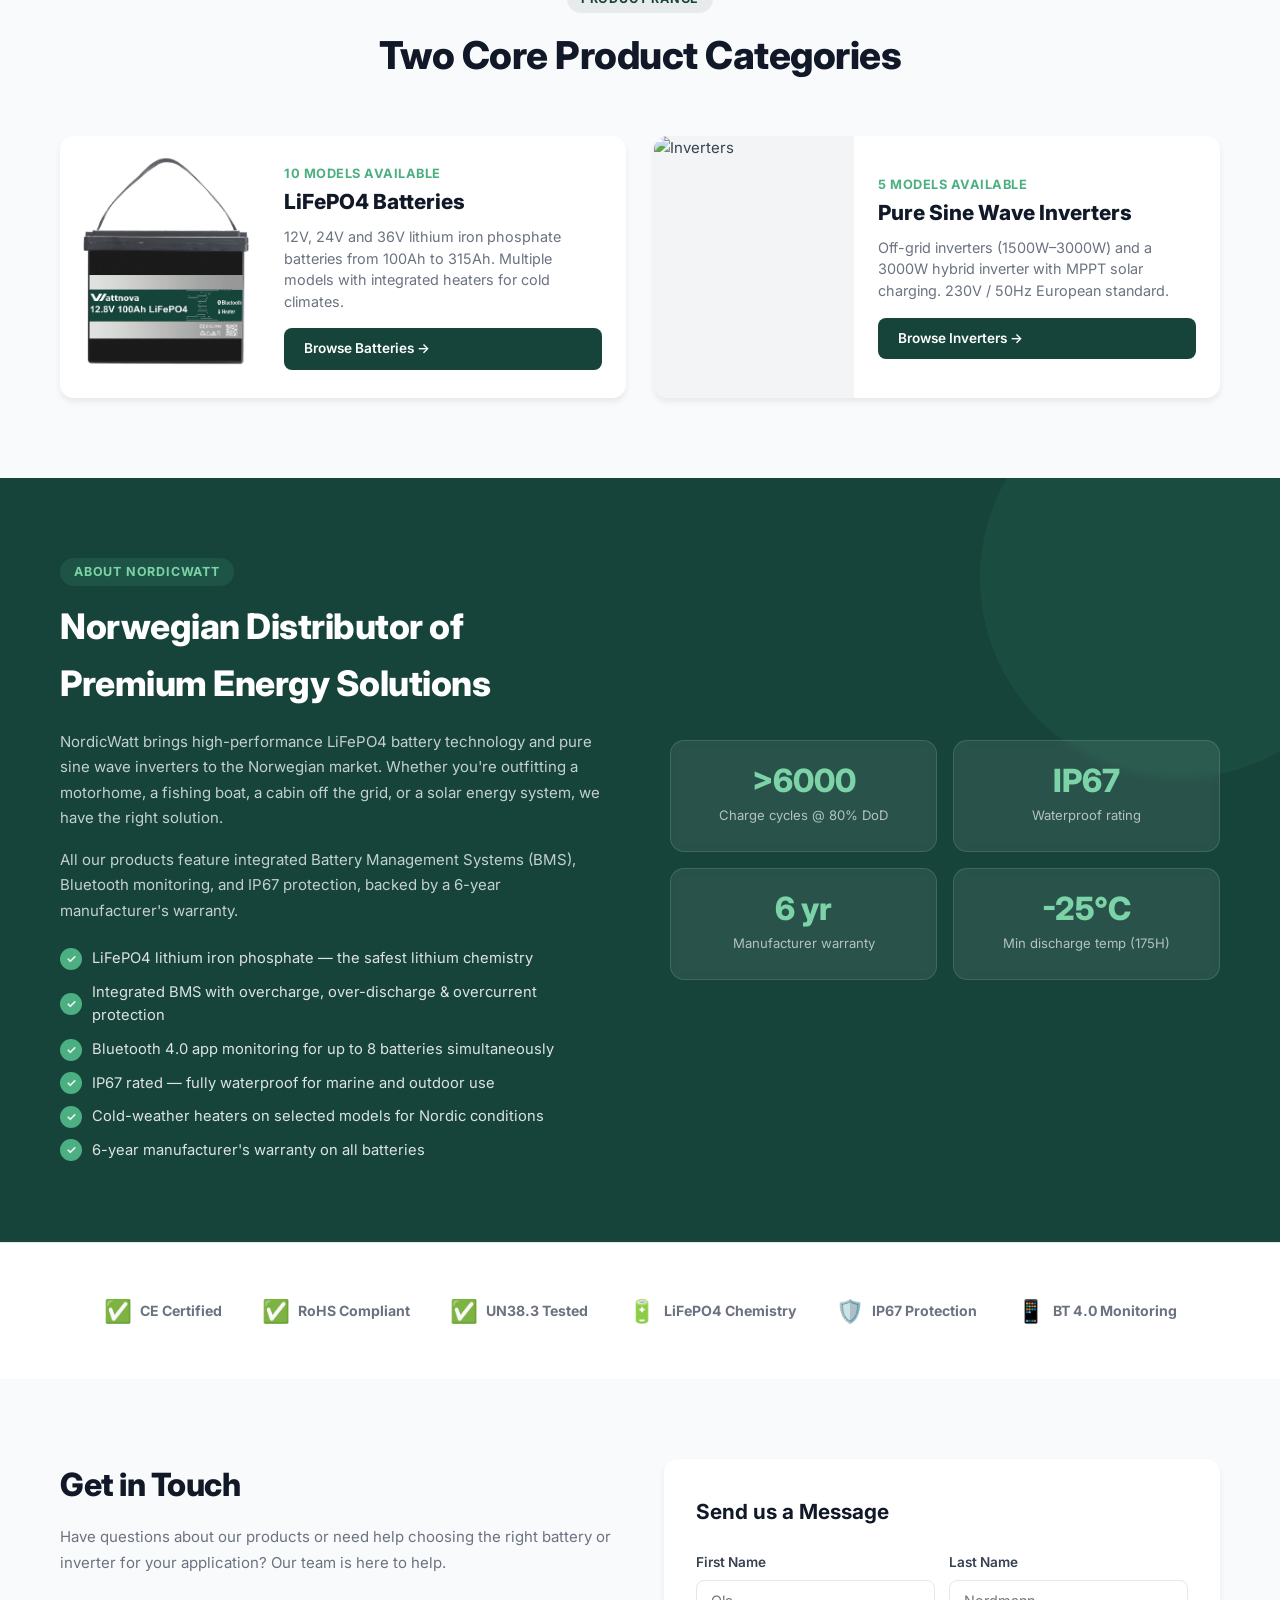
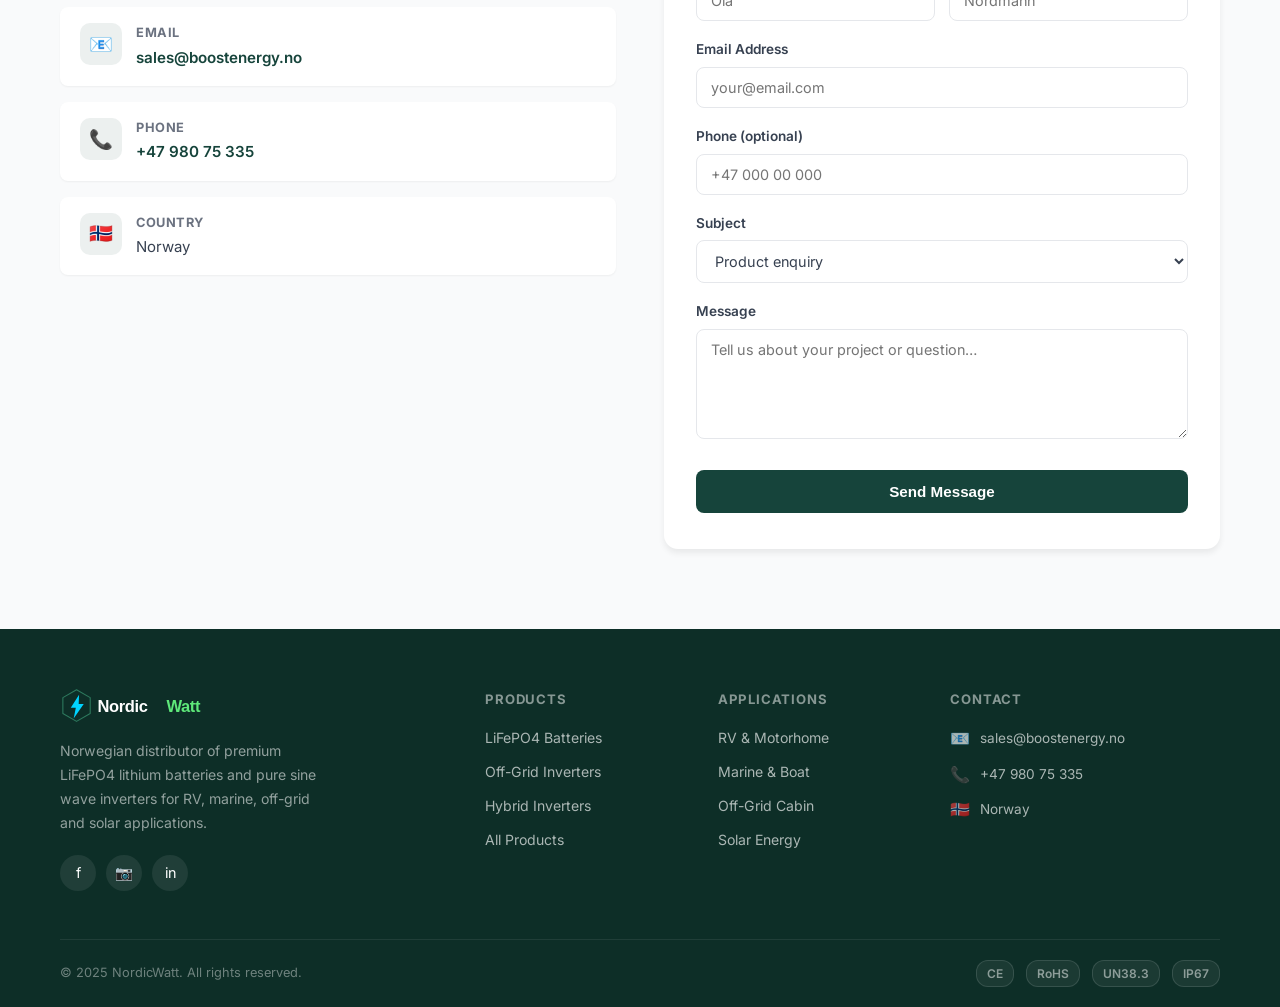
==== commit 3f0e4f6b: "Add files via upload" ====
--- a/index.html
+++ b/index.html
@@ -470,7 +470,7 @@
             <div class="contact-item-icon">📞</div>
             <div class="contact-item-text">
               <strong>Phone</strong>
-              <a href="tel:15805797089">158 0579 7089</a>
+              <a href="tel:+4798075335">+47 980 75 335</a>
             </div>
           </div>
           <div class="contact-item">
@@ -571,7 +571,7 @@
         </div>
         <div class="footer-contact-item">
           <span class="icon">📞</span>
-          <a href="tel:15805797089">158 0579 7089</a>
+          <a href="tel:+4798075335">+47 980 75 335</a>
         </div>
         <div class="footer-contact-item">
           <span class="icon">🇳🇴</span>
@@ -602,7 +602,7 @@
   </div>
   <div class="sidebar-btn" title="Call us" aria-label="Phone number">
     <span class="sidebar-icon">📞</span>
-    <span class="sidebar-text">158 0579 7089</span>
+    <span class="sidebar-text">+47 980 75 335</span>
   </div>
 </div>
 
@@ -631,7 +631,7 @@
       <div class="modal-contact">
         <p>Interested in this product? Contact us for pricing and availability.</p>
         <a href="mailto:sales@boostenergy.no">sales@boostenergy.no</a> &nbsp;|&nbsp;
-        <a href="tel:15805797089">158 0579 7089</a>
+        <a href="tel:+4798075335">+47 980 75 335</a>
       </div>
     </div>
   </div>
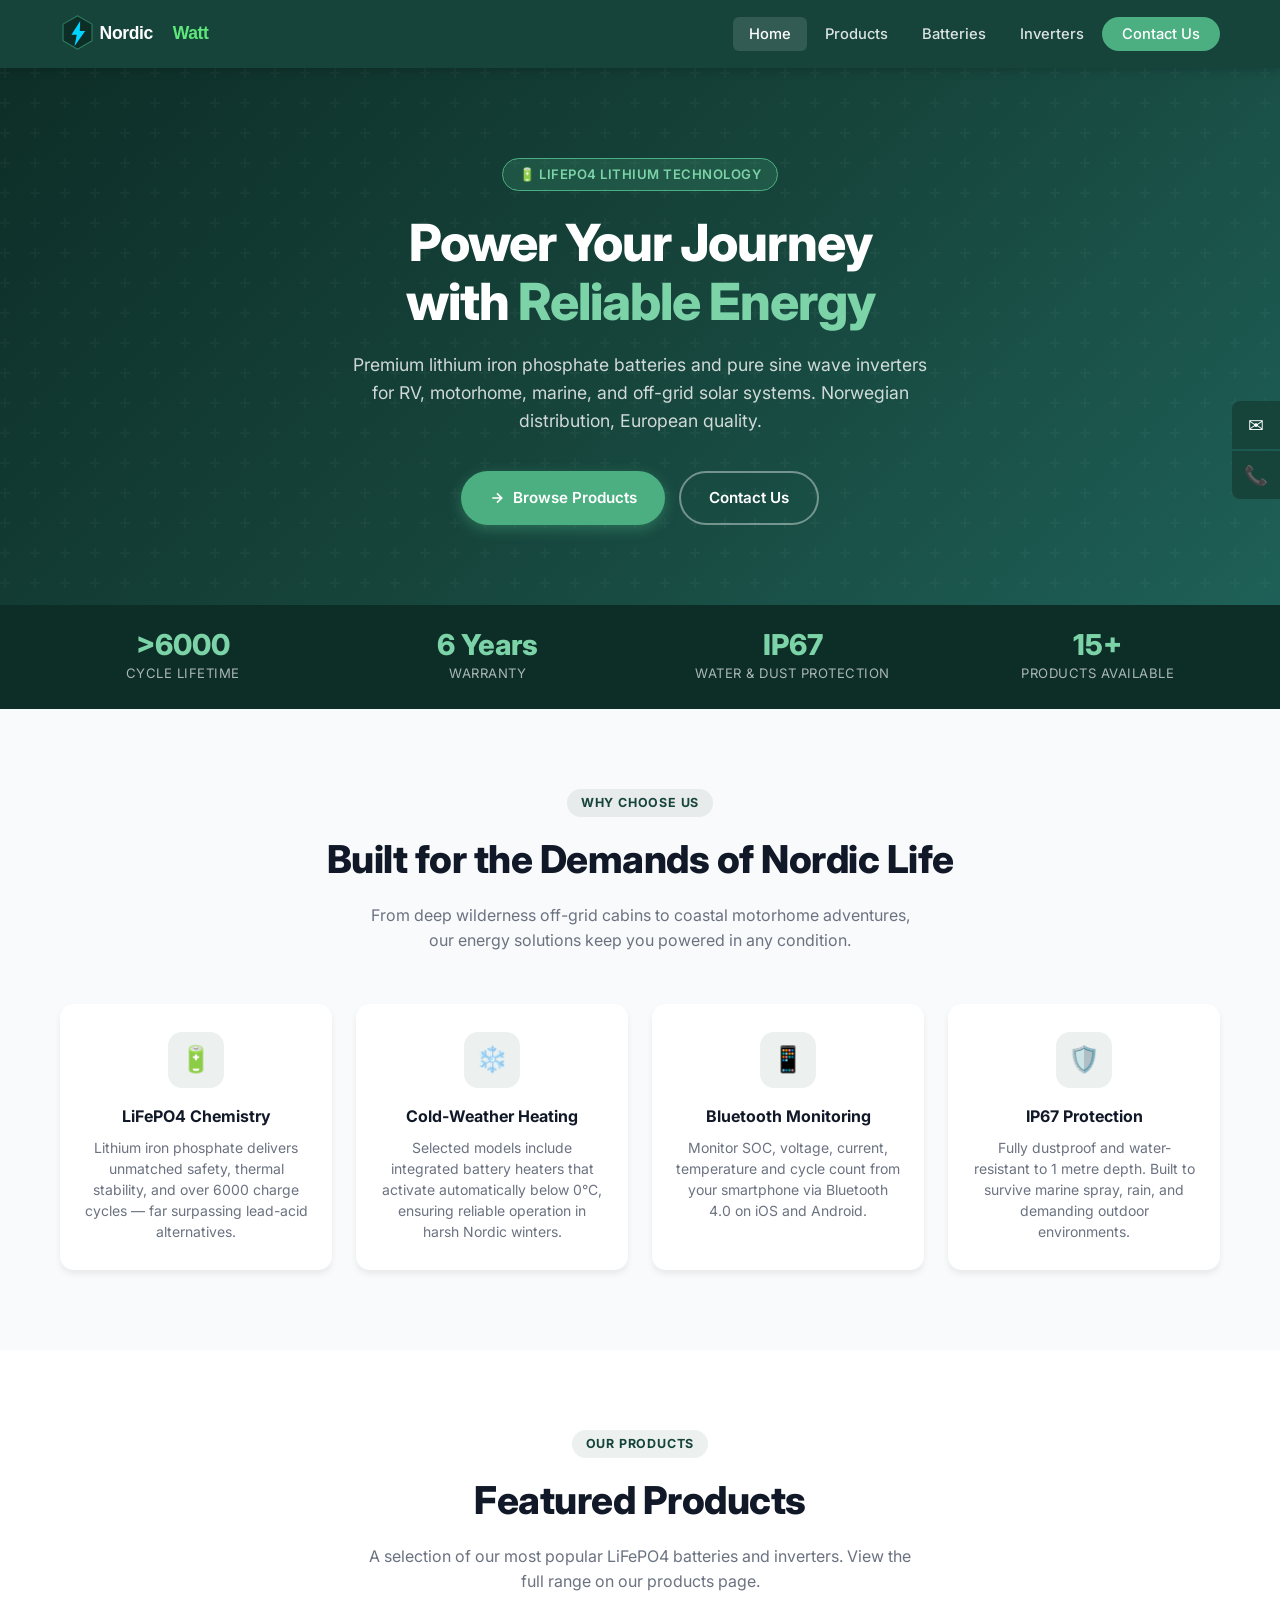
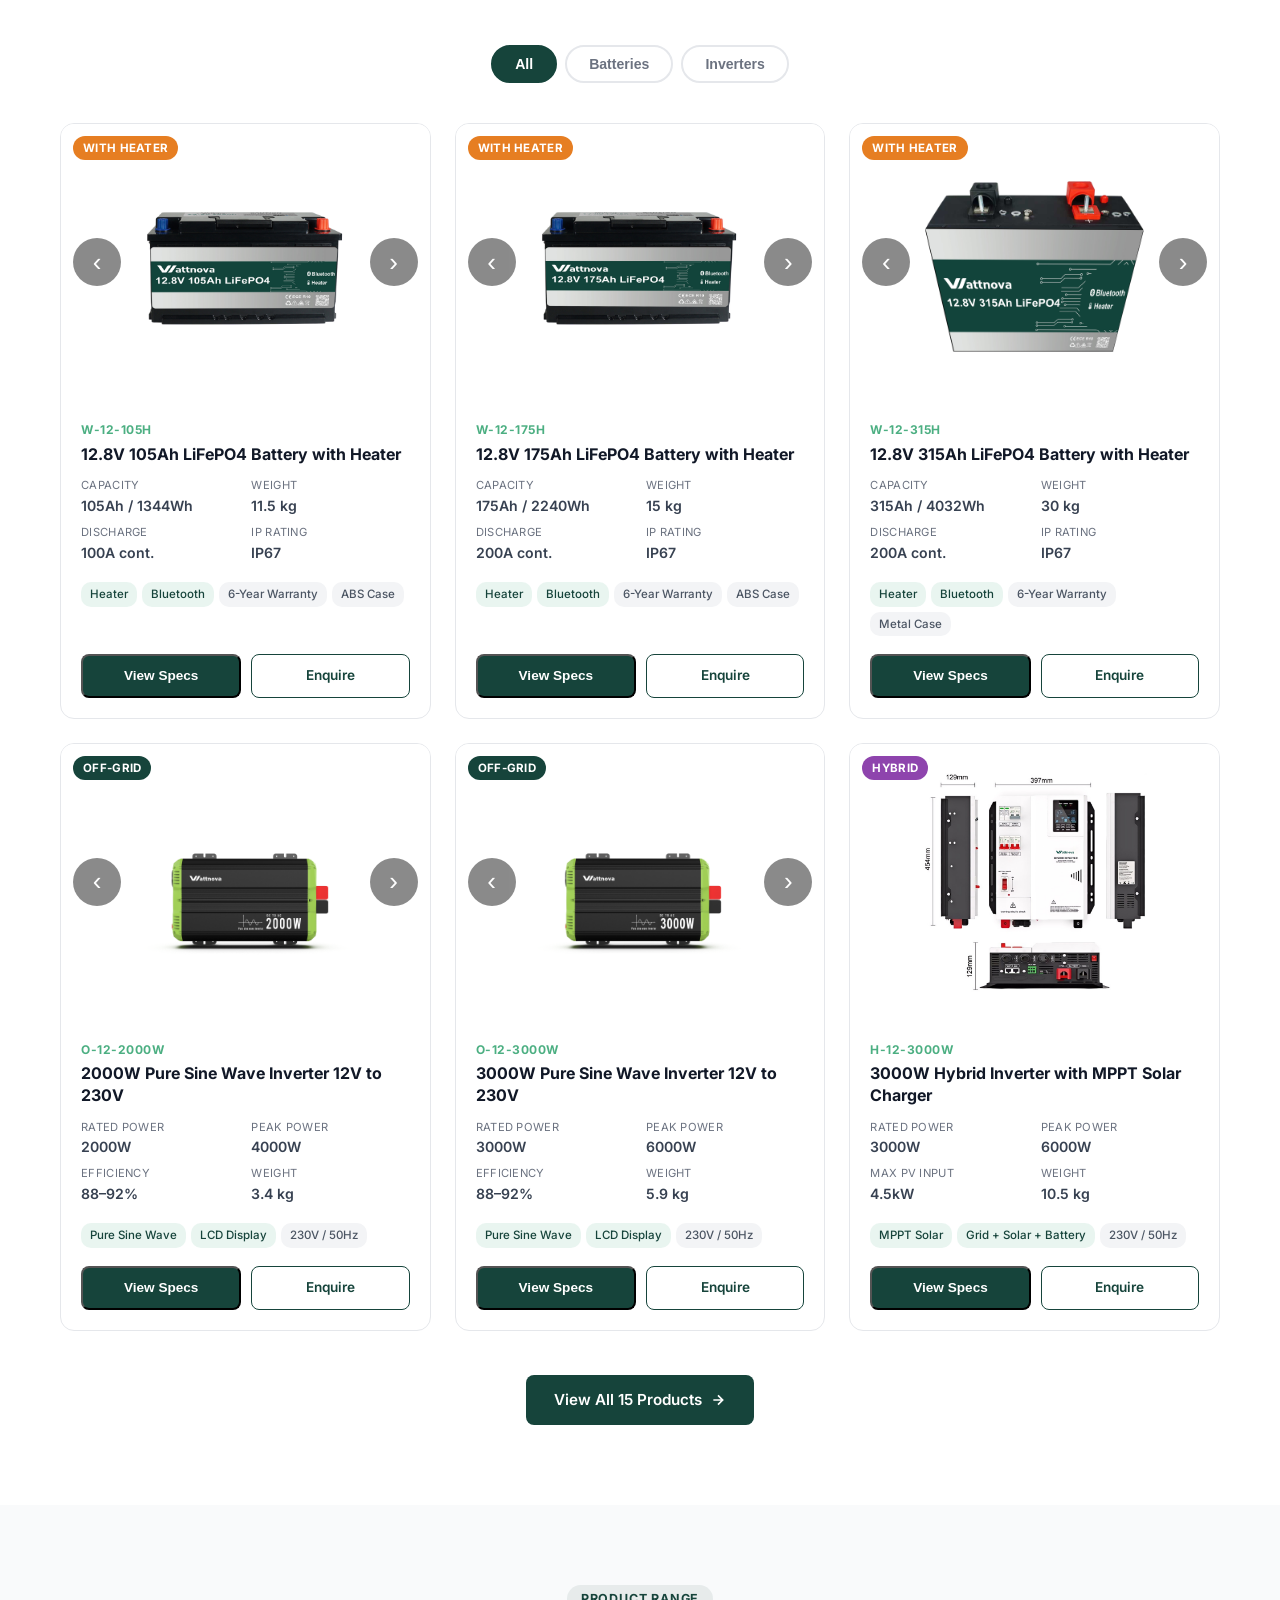
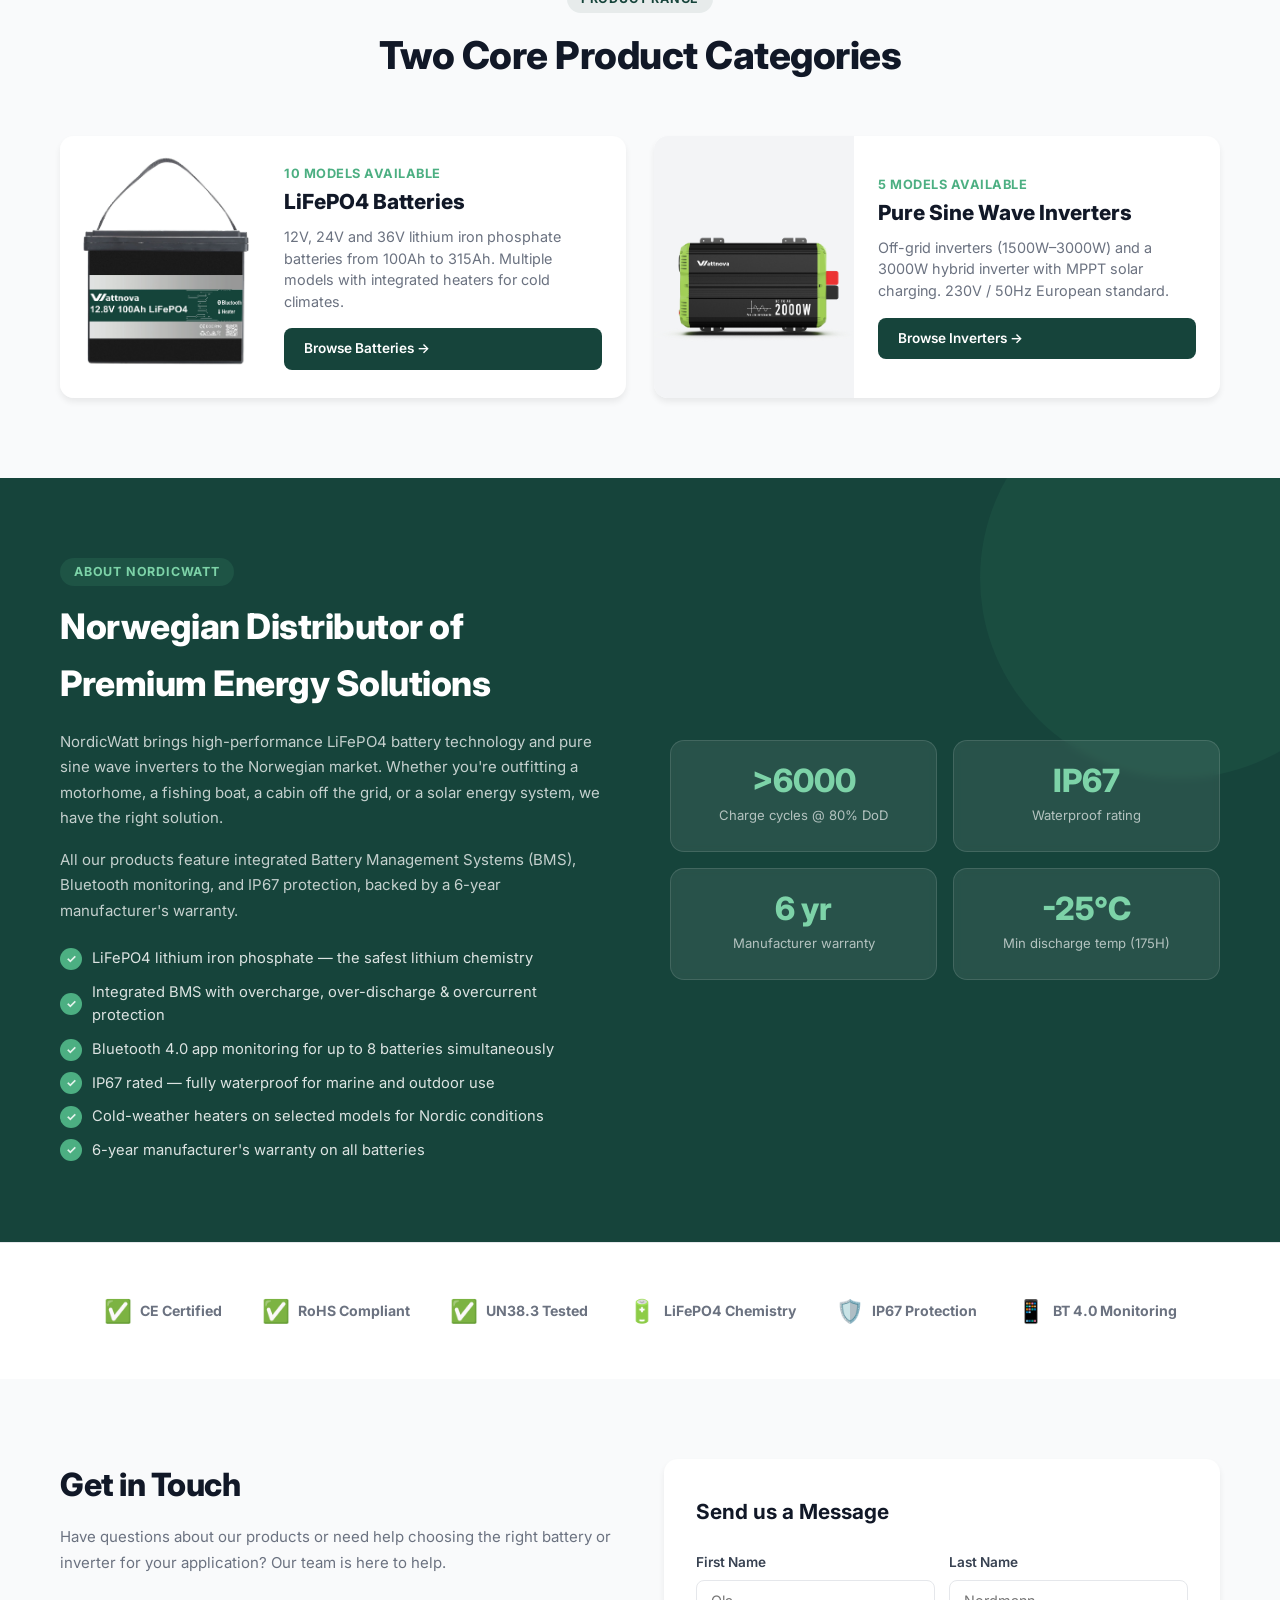
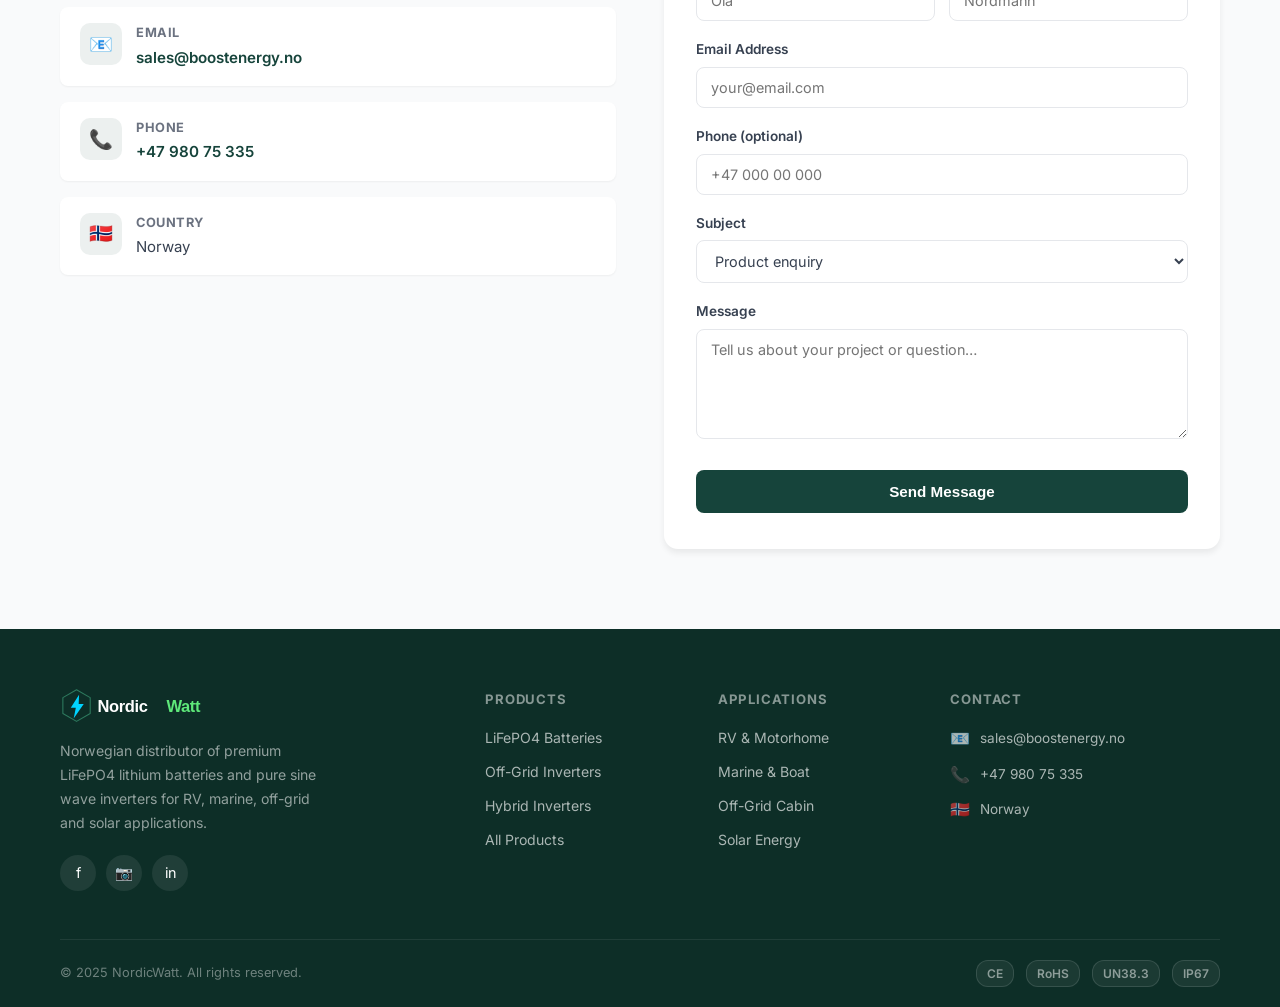
==== commit d73d3a64: "Update phone number links in index.html" ====
--- a/index.html
+++ b/index.html
@@ -470,7 +470,7 @@
             <div class="contact-item-icon">📞</div>
             <div class="contact-item-text">
               <strong>Phone</strong>
-              <a href="tel:+4798075335">+47 980 75 335</a>
+              <a href="tel:+4792925293">+47 980 75 335</a>
             </div>
           </div>
           <div class="contact-item">
@@ -571,7 +571,7 @@
         </div>
         <div class="footer-contact-item">
           <span class="icon">📞</span>
-          <a href="tel:+4798075335">+47 980 75 335</a>
+          <a href="tel:+4792925293">+47 980 75 335</a>
         </div>
         <div class="footer-contact-item">
           <span class="icon">🇳🇴</span>
@@ -631,7 +631,7 @@
       <div class="modal-contact">
         <p>Interested in this product? Contact us for pricing and availability.</p>
         <a href="mailto:sales@boostenergy.no">sales@boostenergy.no</a> &nbsp;|&nbsp;
-        <a href="tel:+4798075335">+47 980 75 335</a>
+        <a href="tel:+4792925293">+47 980 75 335</a>
       </div>
     </div>
   </div>
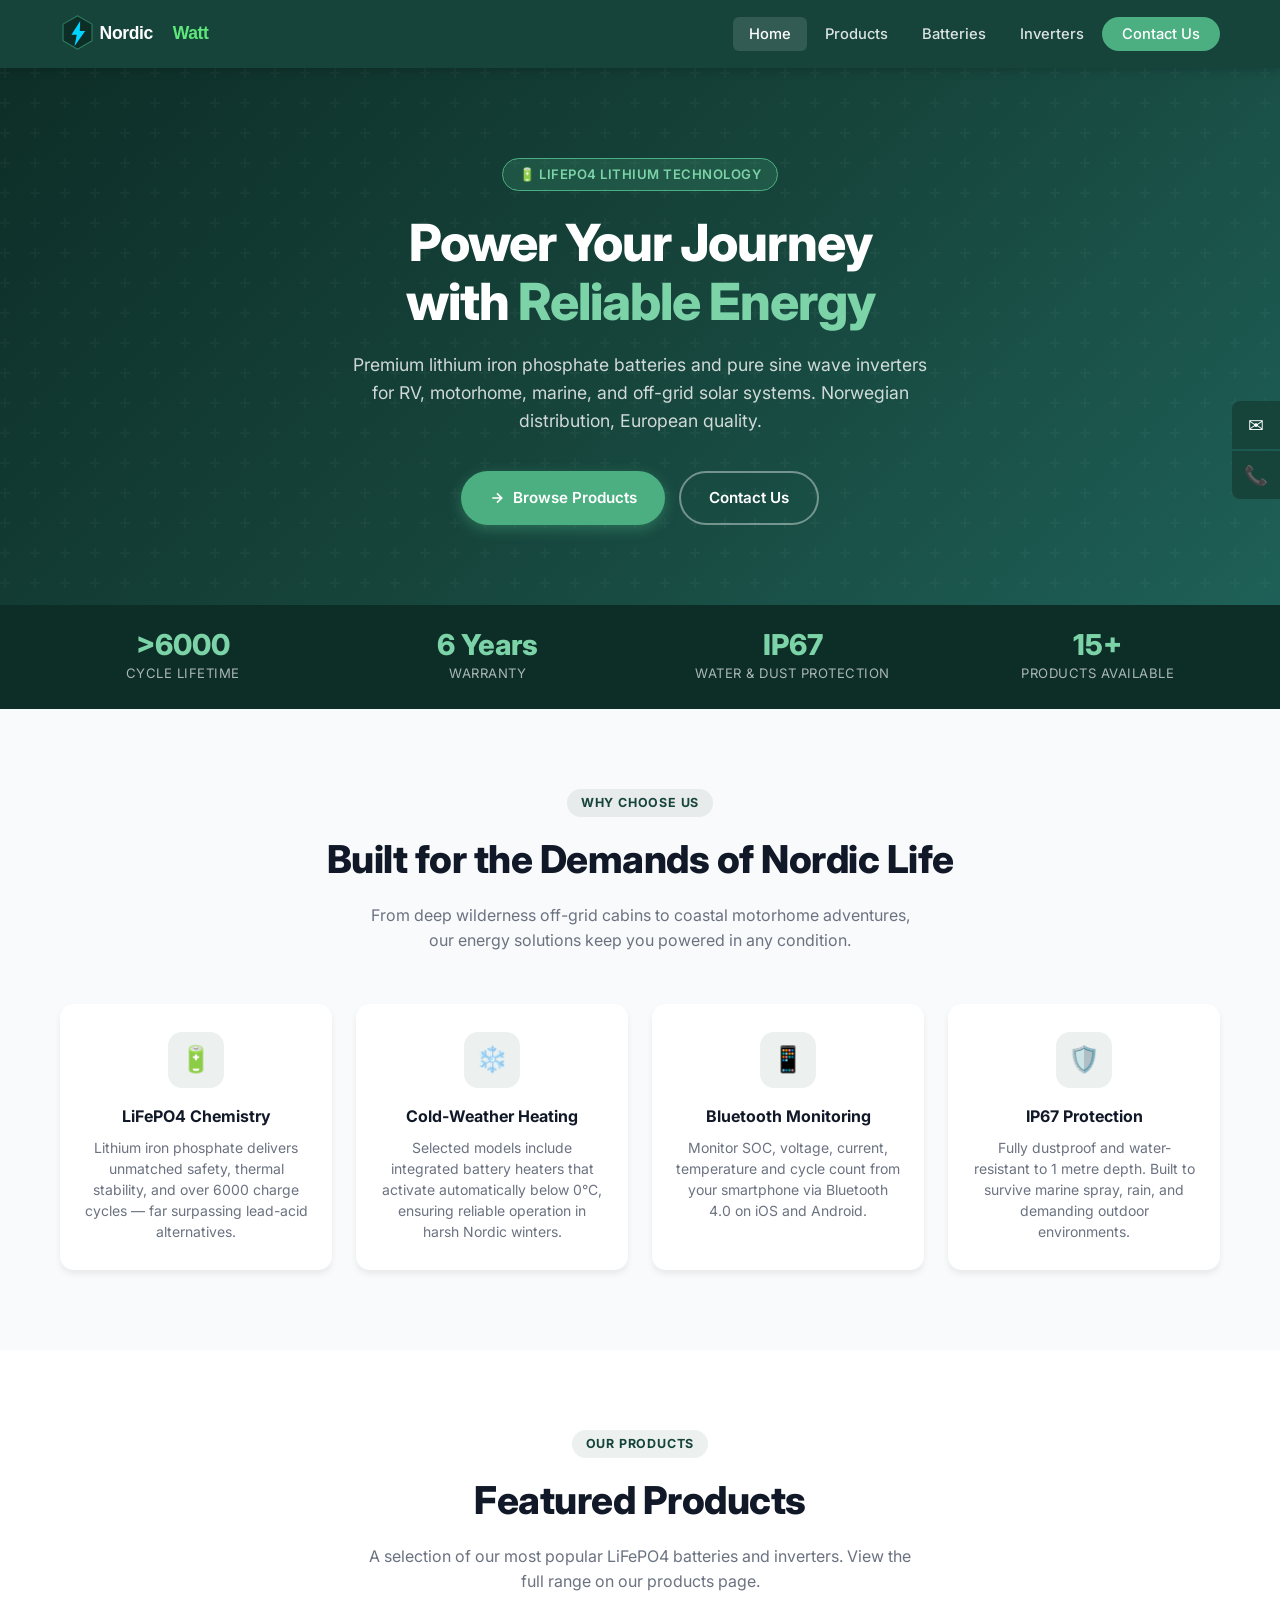
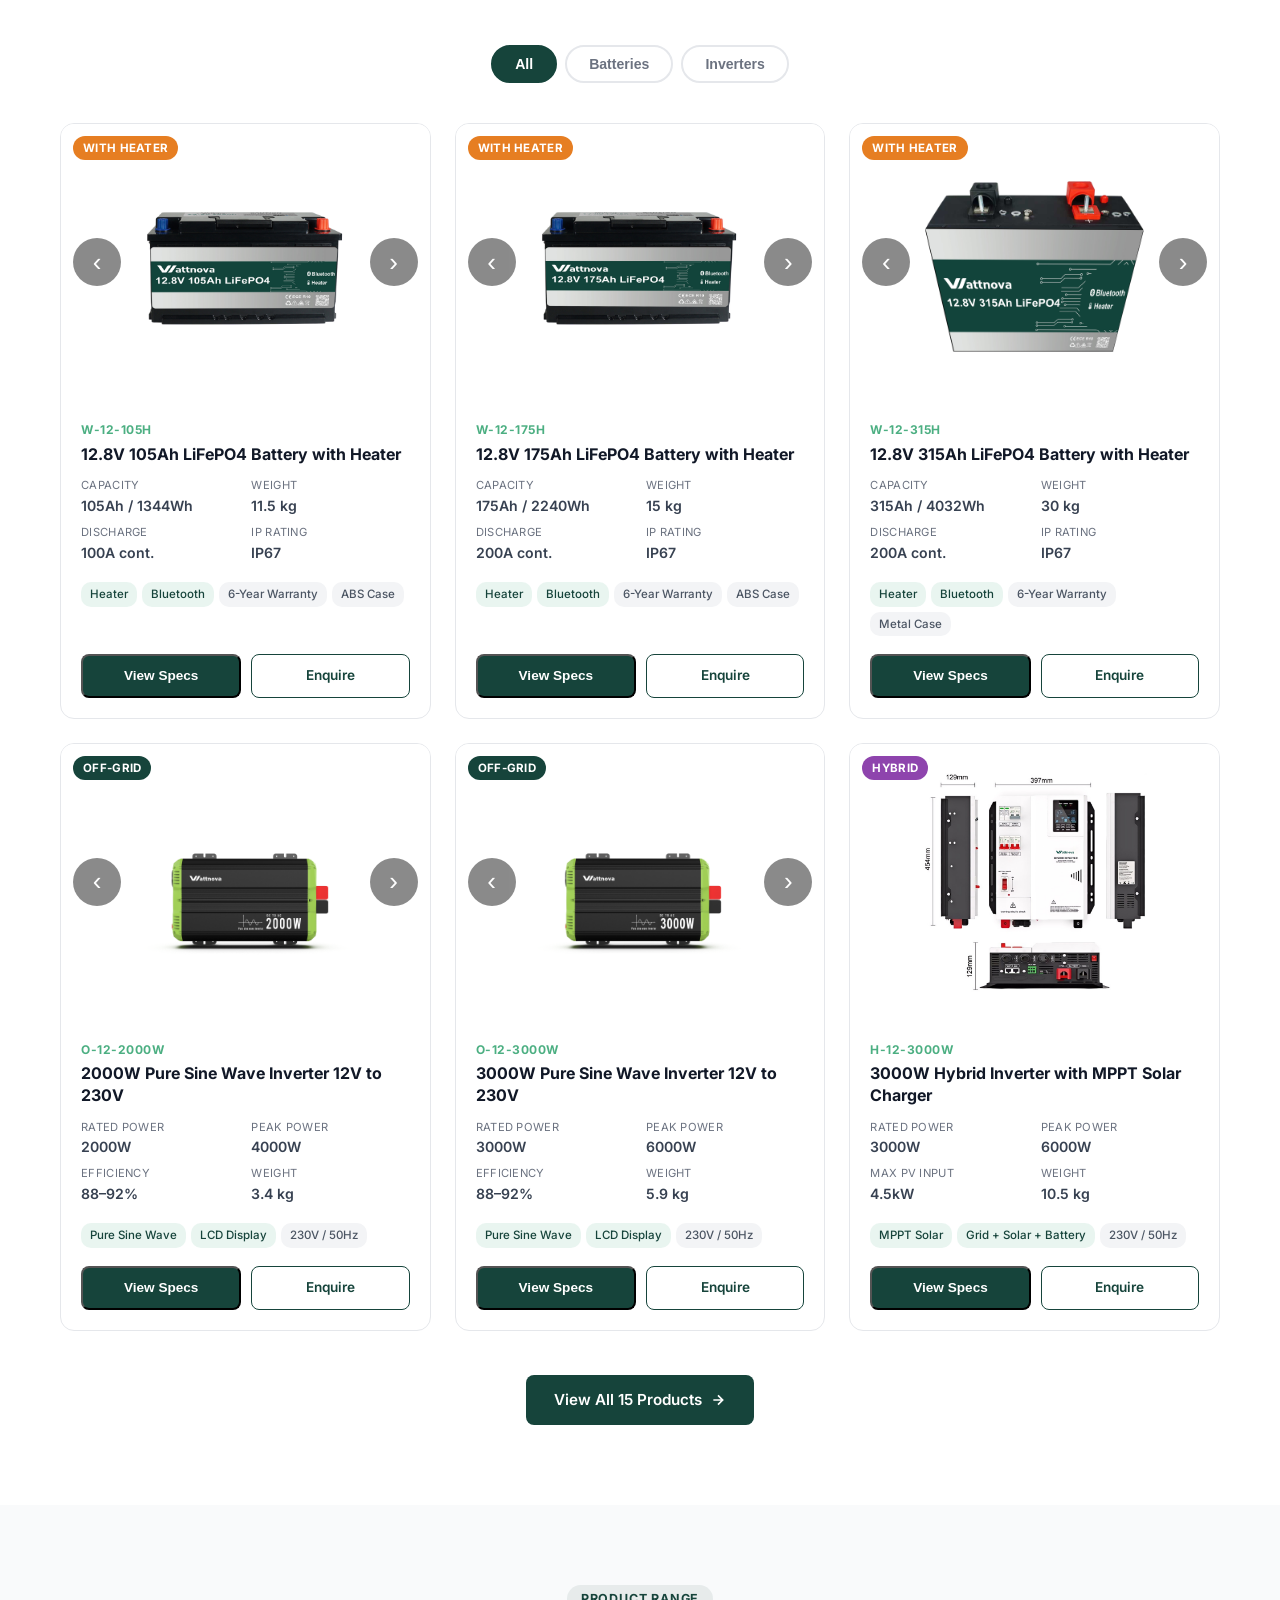
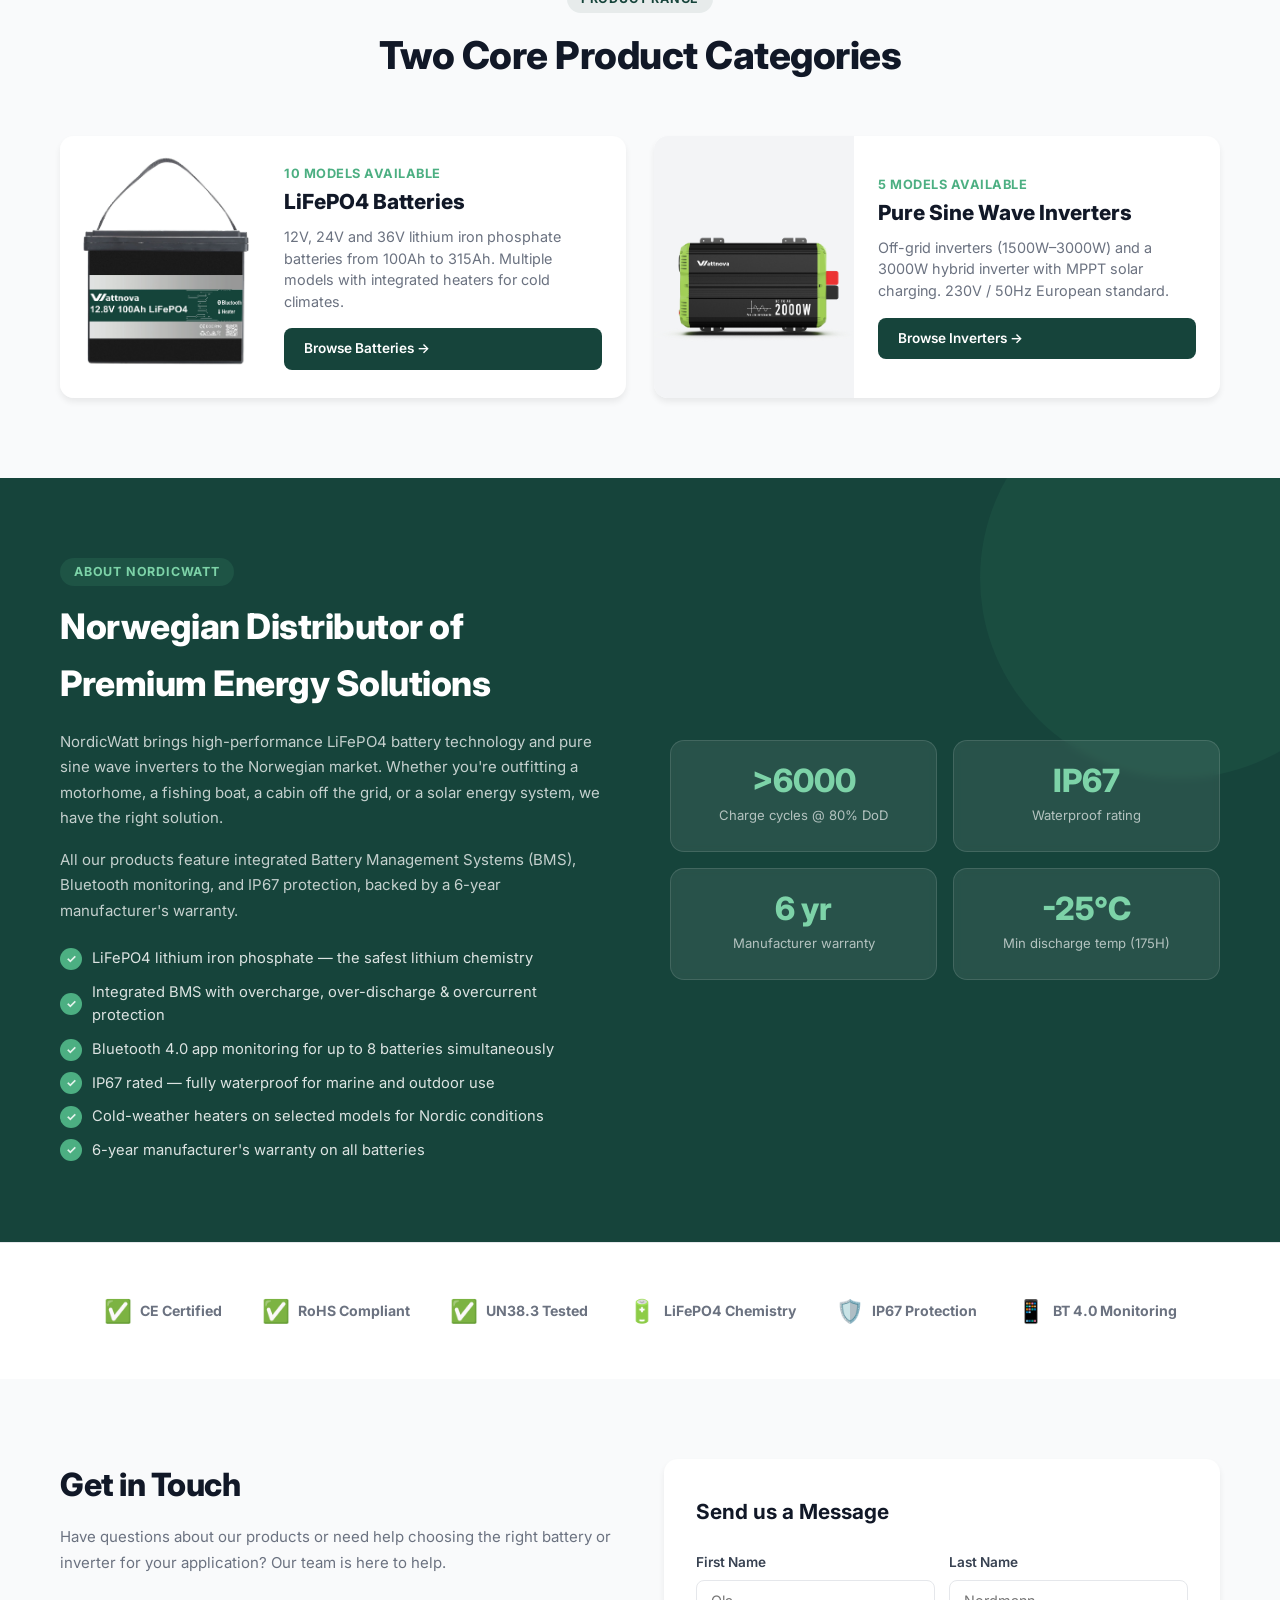
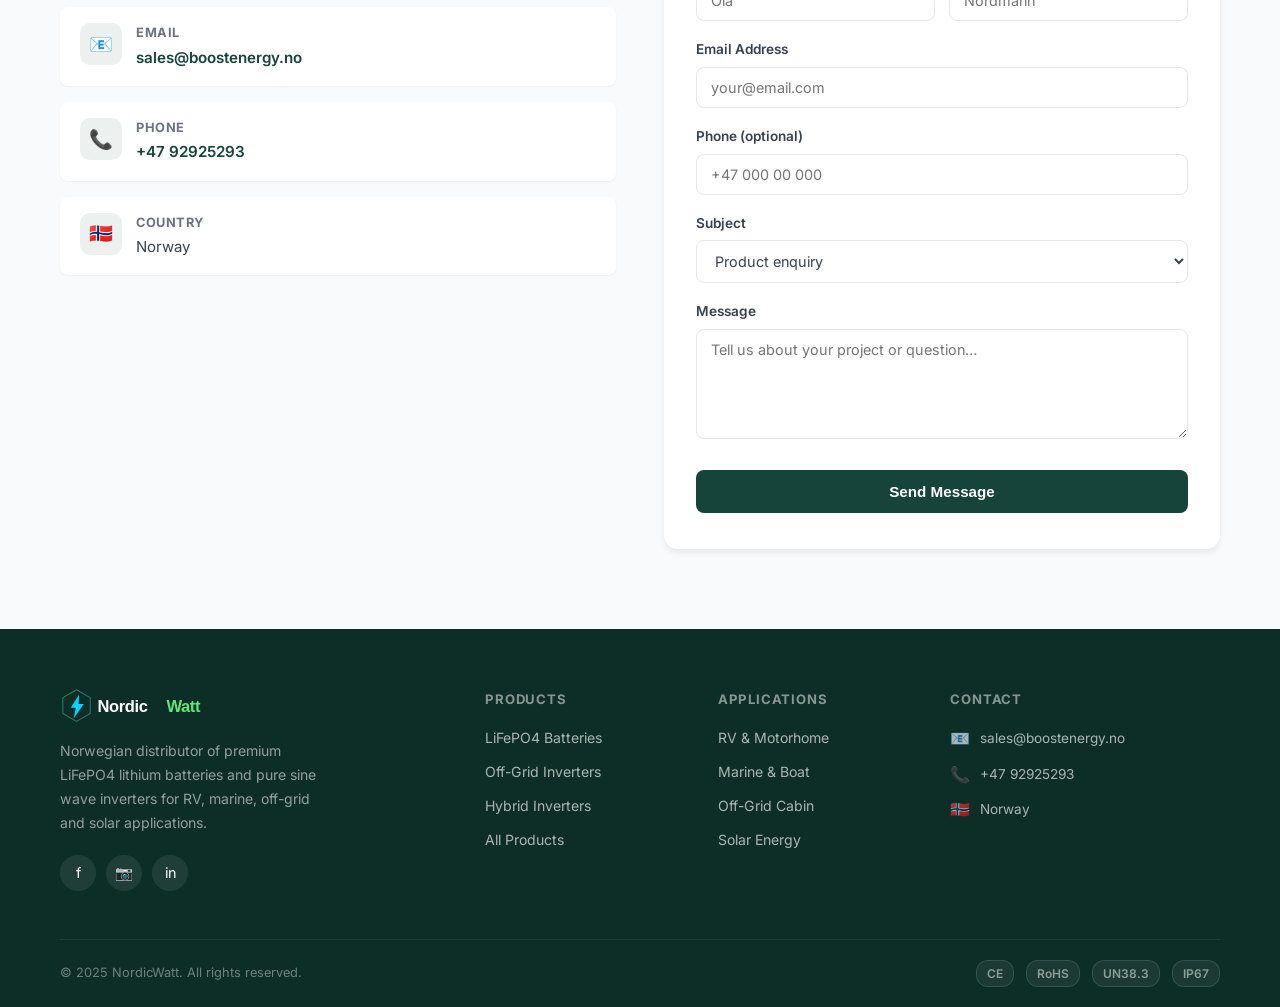
==== commit 42528696: "Update phone number format in contact sections" ====
--- a/index.html
+++ b/index.html
@@ -470,7 +470,7 @@
             <div class="contact-item-icon">📞</div>
             <div class="contact-item-text">
               <strong>Phone</strong>
-              <a href="tel:+4792925293">+47 980 75 335</a>
+              <a href="tel:+4792925293">+47 92925293</a>
             </div>
           </div>
           <div class="contact-item">
@@ -571,7 +571,7 @@
         </div>
         <div class="footer-contact-item">
           <span class="icon">📞</span>
-          <a href="tel:+4792925293">+47 980 75 335</a>
+          <a href="tel:+4792925293">+47 92925293</a>
         </div>
         <div class="footer-contact-item">
           <span class="icon">🇳🇴</span>
@@ -602,7 +602,7 @@
   </div>
   <div class="sidebar-btn" title="Call us" aria-label="Phone number">
     <span class="sidebar-icon">📞</span>
-    <span class="sidebar-text">+47 980 75 335</span>
+    <span class="sidebar-text">+47 92925293</span>
   </div>
 </div>
 
@@ -631,7 +631,7 @@
       <div class="modal-contact">
         <p>Interested in this product? Contact us for pricing and availability.</p>
         <a href="mailto:sales@boostenergy.no">sales@boostenergy.no</a> &nbsp;|&nbsp;
-        <a href="tel:+4792925293">+47 980 75 335</a>
+        <a href="tel:+4792925293">+47 92925293</a>
       </div>
     </div>
   </div>
